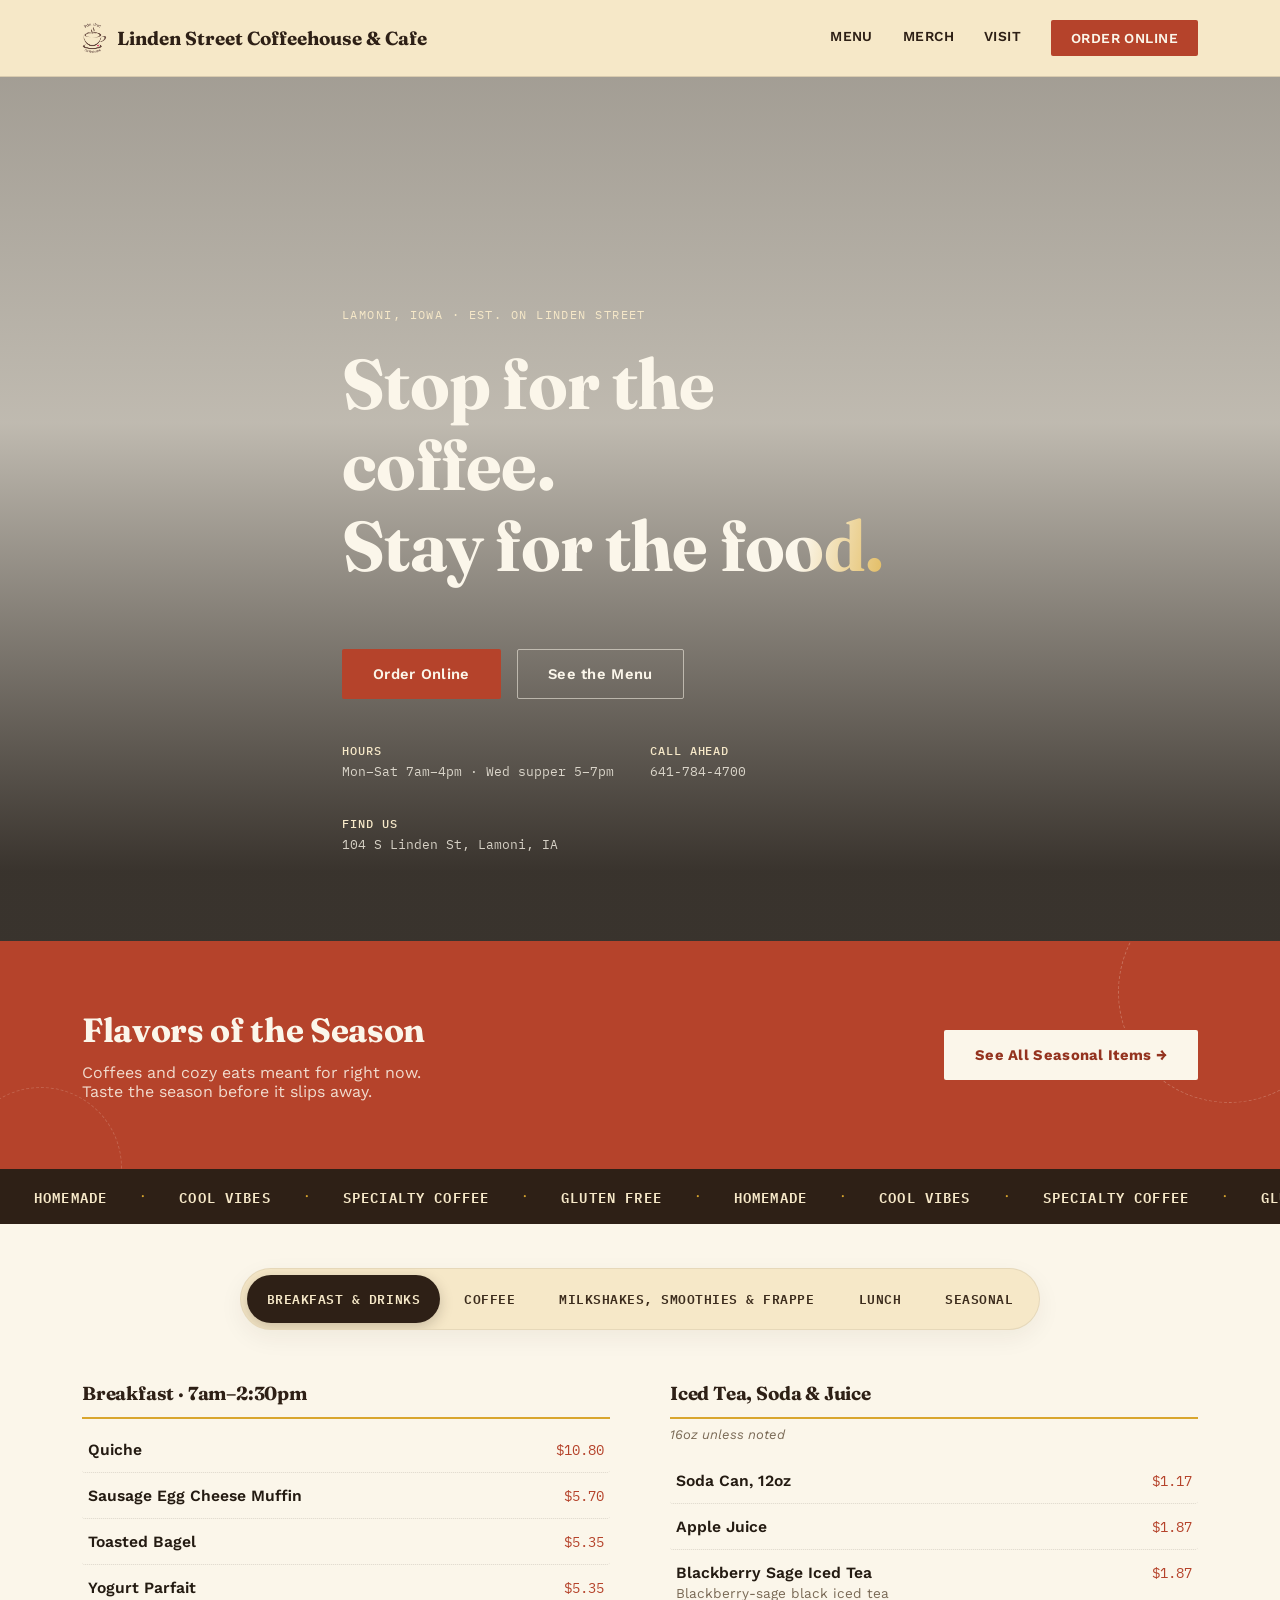
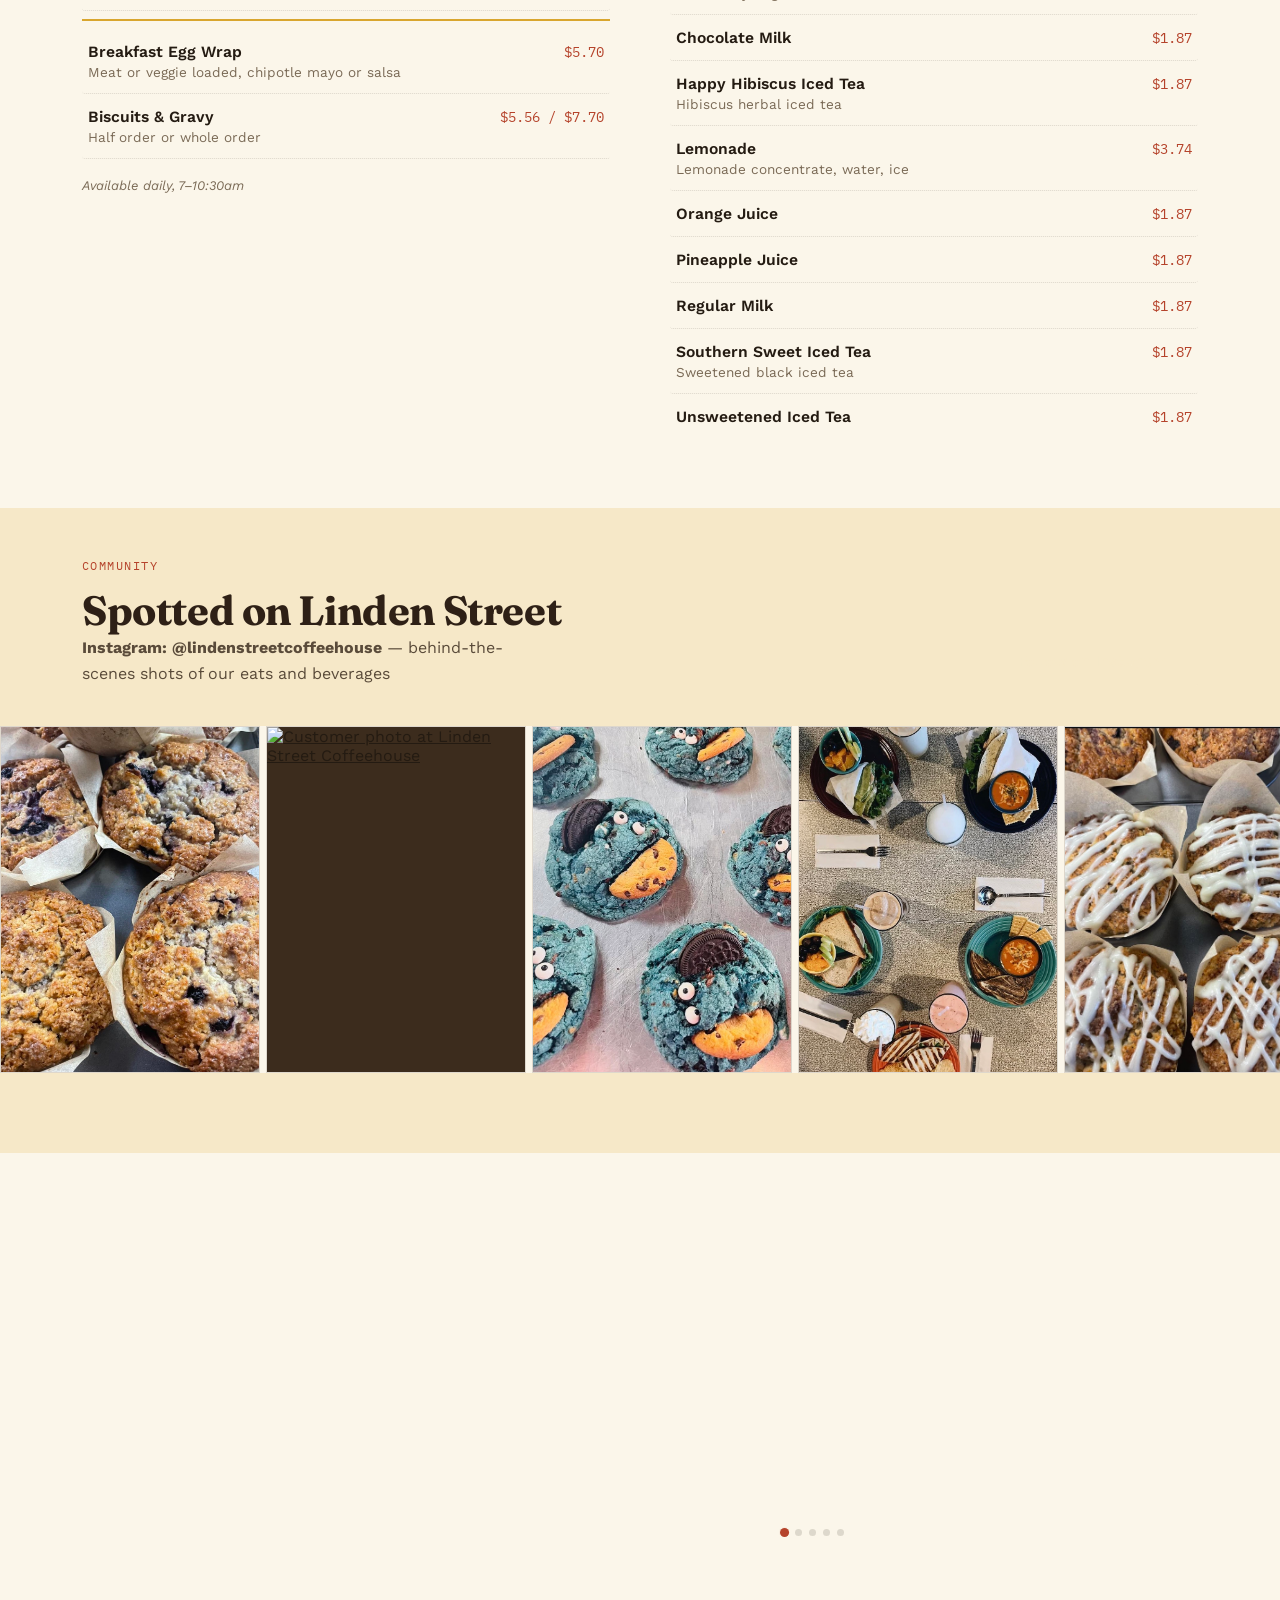
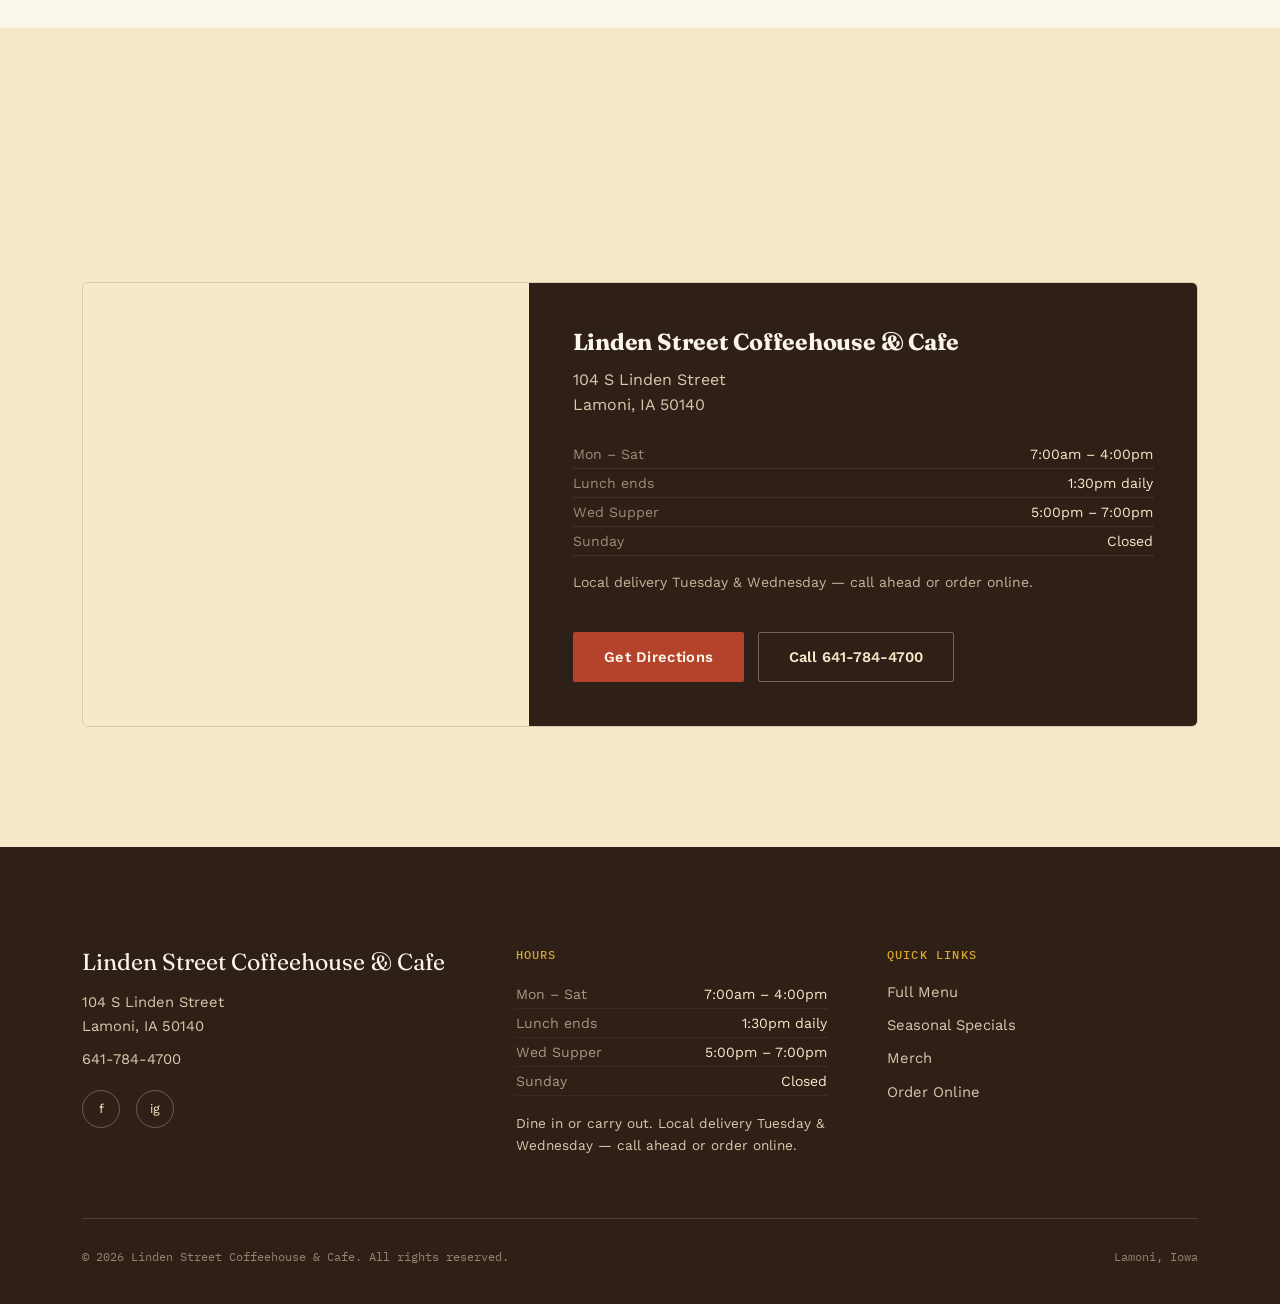
==== coffeeshop-website/index.html @ f256b871 "Merge commit '63b4ea8430e59ec213474cf072ae1fa4b17fc258' as 'coffeeshop-website'" ====
<!DOCTYPE html>
<html lang="en">
<head>
<meta charset="UTF-8">
<meta name="viewport" content="width=device-width, initial-scale=1.0">
<title>Linden Street Coffeehouse & Cafe — Lamoni, IA</title>
<meta name="description" content="Coffeehouse and cafe in Lamoni, Iowa. Coffee, frappes, breakfast, lunch paninis, seasonal drinks, and merch. Order online for pickup.">
<link rel="preconnect" href="https://fonts.googleapis.com">
<link href="https://fonts.googleapis.com/css2?family=Fraunces:ital,opsz,wght@0,9..144,400;0,9..144,600;0,9..144,700;0,9..144,900;1,9..144,500;1,9..144,600&family=Work+Sans:wght@400;500;600;700&family=IBM+Plex+Mono:wght@400;500&family=Caveat:wght@500;600;700&display=swap" rel="stylesheet">
<link rel="stylesheet" href="style.css">
</head>
<body>

<div class="preloader" id="preloader" aria-hidden="true">
  <div class="preloader-mark">
    <svg width="48" height="48" viewBox="0 0 26 26" fill="none" xmlns="http://www.w3.org/2000/svg">
      <path d="M4 10h15v6a5 5 0 0 1-5 5H9a5 5 0 0 1-5-5v-6Z" stroke="#2E2016" stroke-width="1.6"/>
      <path d="M19 12h1.5a2.5 2.5 0 0 1 0 5H19" stroke="#2E2016" stroke-width="1.6"/>
      <path d="M8 7c0-1 1-1 1-2s-1-1-1-2M12.5 7c0-1 1-1 1-2s-1-1-1-2" stroke="#2E2016" stroke-width="1.3" stroke-linecap="round"/>
    </svg>
    <span class="preloader-name">Linden Street Coffeehouse &amp; Cafe</span>
  </div>
</div>

<div class="scroll-progress" id="scrollProgress"></div>

<header class="site-nav">
  <div class="nav-inner">
    <a href="#home" class="brandmark">
      <img src="images/logo.png" alt="Linden Street Coffeehouse logo" class="brandmark-logo">
      Linden Street Coffeehouse &amp; Cafe
    </a>
    <button class="nav-toggle" id="navToggle" aria-label="Toggle menu"><span></span></button>
    <nav class="links" id="navLinks">
      <a href="#menu">Menu</a>
      <a href="#merch">Merch</a>
      <a href="#visit">Visit</a>
      <a href="https://order.tbdine.com/pickup/51395" class="nav-order-btn">Order Online</a>
    </nav>
  </div>
</header>

<section class="hero" id="home">
  <video class="hero-bg" id="heroBg" autoplay muted loop playsinline src="images/coffee.mp4"></video>
  <div class="hero-overlay"></div> 
  <div class="wrap hero-inner"> 
    <span class="eyebrow-tag">Lamoni, Iowa · Est. on Linden Street</span>
    <h1>Stop for the coffee.<br>Stay for the food.</h1>
    <div class="hero-cta">
      <a href="https://order.tbdine.com/pickup/51395" class="btn btn-primary">Order Online</a>
      <a href="#menu" class="btn btn-ghost">See the Menu</a>
    </div>
    <div class="hero-meta">
      <div><strong>Hours</strong>Mon–Sat 7am–4pm · Wed supper 5–7pm</div>
      <div><strong>Call ahead</strong>641-784-4700</div>
      <div><strong>Find us</strong>104 S Linden St, Lamoni, IA</div>
    </div>
  </div>
</section>

<div class="order-strip">
  <div class="wrap order-inner reveal">
    <div>
      <h2>Flavors of the Season</h2>
      <p>Coffees and cozy eats meant for right now. Taste the season before it slips away.</p>
    </div>
    <a href="#menu" data-open-tab="seasonal" class="btn btn-primary">See All Seasonal Items →</a>
  </div>
</div>

<div class="marquee-strip">
  <div class="marquee-track">
    <span class="marquee-item">HOMEMADE</span><span class="marquee-dot">·</span>
    <span class="marquee-item">COOL VIBES</span><span class="marquee-dot">·</span>
    <span class="marquee-item">SPECIALTY COFFEE</span><span class="marquee-dot">·</span>
    <span class="marquee-item">GLUTEN FREE</span><span class="marquee-dot">·</span>
    <span class="marquee-item">HOMEMADE</span><span class="marquee-dot">·</span>
    <span class="marquee-item">COOL VIBES</span><span class="marquee-dot">·</span>
    <span class="marquee-item">SPECIALTY COFFEE</span><span class="marquee-dot">·</span>
    <span class="marquee-item">GLUTEN FREE</span><span class="marquee-dot">·</span>
  </div>
  <div class="marquee-track" aria-hidden="true">
    <span class="marquee-item">HOMEMADE</span><span class="marquee-dot">·</span>
    <span class="marquee-item">COOL VIBES</span><span class="marquee-dot">·</span>
    <span class="marquee-item">SPECIALTY COFFEE</span><span class="marquee-dot">·</span>
    <span class="marquee-item">GLUTEN FREE</span><span class="marquee-dot">·</span>
    <span class="marquee-item">HOMEMADE</span><span class="marquee-dot">·</span>
    <span class="marquee-item">COOL VIBES</span><span class="marquee-dot">·</span>
    <span class="marquee-item">SPECIALTY COFFEE</span><span class="marquee-dot">·</span>
    <span class="marquee-item">GLUTEN FREE</span><span class="marquee-dot">·</span>
  </div>
</div>


<div class="menu-header" id="menu">
  <div class="tabbar">
    <button class="active" data-tab="breakfast">BREAKFAST & DRINKS</button>
    <button data-tab="coffee">COFFEE</button>
    <button data-tab="smoothies">MILKSHAKES, SMOOTHIES & FRAPPE</button>
    <button data-tab="lunch">LUNCH</button>
    <button data-tab="seasonal">SEASONAL</button>
  </div>
</div>

    <!-- BREAKFAST & DRINKS -->
    <div class="menu-panel active" id="panel-breakfast">
      <div class="menu-columns">
        <div class="menu-group reveal">
          <h3>Breakfast · 7am–2:30pm</h3>
          <div class="menu-item"><div class="name">Quiche</div><div class="price">$10.80</div></div>
          <div class="menu-item"><div class="name">Sausage Egg Cheese Muffin</div><div class="price">$5.70</div></div>
          <div class="menu-item"><div class="name">Toasted Bagel</div><div class="price">$5.35</div></div>
          <div class="menu-item"><div class="name">Yogurt Parfait</div><div class="price">$5.35</div></div>
          <hr color="#D9A62E">
          <div class="menu-item"><div class="name">Breakfast Egg Wrap<div class="desc">Meat or veggie loaded, chipotle mayo or salsa</div></div><div class="price">$5.70</div></div>
          <div class="menu-item"><div class="name">Biscuits &amp; Gravy<div class="desc">Half order or whole order</div></div><div class="price">$5.56 / $7.70</div></div>
          <br>
          <span class="subnote">Available daily, 7–10:30am</span>
        </div>

        <div class="menu-group reveal">
          <h3>Iced Tea, Soda &amp; Juice</h3>
          <span class="subnote">16oz unless noted</span>
          <div class="menu-item"><div class="name">Soda Can, 12oz</div><div class="price">$1.17</div></div>
          <div class="menu-item"><div class="name">Apple Juice</div><div class="price">$1.87</div></div>
          <div class="menu-item"><div class="name">Blackberry Sage Iced Tea<div class="desc">Blackberry-sage black iced tea</div></div><div class="price">$1.87</div></div>
          <div class="menu-item"><div class="name">Chocolate Milk</div><div class="price">$1.87</div></div>
          <div class="menu-item"><div class="name">Happy Hibiscus Iced Tea<div class="desc">Hibiscus herbal iced tea</div></div><div class="price">$1.87</div></div>
          <div class="menu-item"><div class="name">Lemonade<div class="desc">Lemonade concentrate, water, ice</div></div><div class="price">$3.74</div></div>
          <div class="menu-item"><div class="name">Orange Juice</div><div class="price">$1.87</div></div>
          <div class="menu-item"><div class="name">Pineapple Juice</div><div class="price">$1.87</div></div>
          <div class="menu-item"><div class="name">Regular Milk</div><div class="price">$1.87</div></div>
          <div class="menu-item"><div class="name">Southern Sweet Iced Tea<div class="desc">Sweetened black iced tea</div></div><div class="price">$1.87</div></div>
          <div class="menu-item"><div class="name">Unsweetened Iced Tea</div><div class="price">$1.87</div></div>
        </div>
      </div>
    </div>

    <!-- COFFEE -->
    <div class="menu-panel" id="panel-coffee">
      <div class="menu-columns">
        <div class="menu-group reveal">
          <h3>Hot Coffees</h3>
          <div class="menu-item"><div class="name">Americano</div><div class="price">$3.04</div></div>
          <div class="menu-item"><div class="name">Latte</div><div class="price">$3.60</div></div>
          <div class="menu-item"><div class="name">Caramel Latte</div><div class="price">$4.44</div></div>
          <div class="menu-item"><div class="name">Flavored Latte<div class="desc">Espresso, Ghirardelli white chocolate, your choice of flavor, steamed milk</div></div><div class="price">$4.21</div></div>
          <div class="menu-item"><div class="name">Mocha / White Mocha<div class="desc">Ghirardelli dark or white chocolate, espresso, steamed milk, whipped cream</div></div><div class="price">$4.44</div></div>
          <div class="menu-item"><div class="name">Dark Zombie, 16oz<div class="desc">Ghirardelli dark chocolate, coconut, hazelnut, espresso, steamed milk, whipped cream</div></div><div class="price">$5.00</div></div>
          <div class="menu-item"><div class="name">White Zombie, 16oz<div class="desc">Ghirardelli dark chocolate, coconut, hazelnut, espresso, steamed milk, whipped cream</div></div><div class="price">$5.00</div></div>
          <div class="menu-item"><div class="name">Nutty / Salty Professor, 16oz<div class="desc">Caramel sauce, hazelnut, espresso, salt (optional), steamed milk — please specify salty for the salted version</div></div><div class="price">$5.00</div></div>
          <div class="menu-item"><div class="name">Espresso Shots</div><div class="price">$2.80</div></div>
          <div class="menu-item"><div class="name">Drip Coffee</div><div class="price">$2.10</div></div>
          <div class="menu-item"><div class="name">Caramel Cider<div class="desc">Apple cider, steamed with caramel and cinnamon, whipped cream</div></div><div class="price">$4.44</div></div>
          <div class="menu-item"><div class="name">Chai Tea Latte<div class="desc">House-made chai, steamed with milk</div></div><div class="price">$4.44</div></div>
          <div class="menu-item"><div class="name">London Fog<div class="desc">Earl Grey tea, French vanilla, steamed milk</div></div><div class="price">$4.21</div></div>
          <div class="menu-item"><div class="name">Hot Chocolate<div class="desc">Ghirardelli dark chocolate, steamed milk, whipped cream</div></div><div class="price">$3.74</div></div>
          <div class="menu-item"><div class="name">Steamer<div class="desc">Steamed milk with your choice of flavor</div></div><div class="price">$3.74</div></div>
          <div class="menu-item"><div class="name">Hot Tea<div class="desc">Flavor selected at pickup</div></div><div class="price">$1.87</div></div>
        </div>

        <div class="menu-group reveal">
          <h3>Iced Coffees</h3>
          <div class="menu-item"><div class="name">Americano</div><div class="price">$3.04</div></div>
          <div class="menu-item"><div class="name">Latte</div><div class="price">$4.07</div></div>
          <div class="menu-item"><div class="name">Caramel Latte</div><div class="price">$4.91</div></div>
          <div class="menu-item"><div class="name">Flavored Latte<div class="desc">Espresso, Ghirardelli white chocolate, your choice of flavor, milk, ice</div></div><div class="price">$4.67</div></div>
          <div class="menu-item"><div class="name">Mocha / White Mocha<div class="desc">Ghirardelli dark or white chocolate, espresso, milk, ice</div></div><div class="price">$4.91</div></div>
          <div class="menu-item"><div class="name">Dark Zombie<div class="desc">Ghirardelli dark chocolate, coconut, hazelnut, espresso, milk, ice</div></div><div class="price">$5.00</div></div>
          <div class="menu-item"><div class="name">White Zombie<div class="desc">Ghirardelli dark chocolate, coconut, hazelnut, espresso, milk, ice</div></div><div class="price">$5.00</div></div>
          <div class="menu-item"><div class="name">Nutty / Salty Professor<div class="desc">Caramel sauce, hazelnut, espresso, salt (optional), steamed milk — please specify salty for the salted version</div></div><div class="price">$5.00</div></div>
          <div class="menu-item"><div class="name">Chai Tea Latte<div class="desc">House-made chai, milk, ice</div></div><div class="price">$4.91</div></div>
          <div class="menu-item"><div class="name">Cold Brew Coffee<div class="desc">House blend, choose to add flavors or cold foam</div></div><div class="price">$3.74</div></div>
        </div>

        <div class="menu-group reveal">
          <h3>Coffee Smoothies, 16oz</h3>
          <span class="subnote">Espresso-based blended drinks</span>
          <div class="menu-item"><div class="name">Café Caramel Smoothie<div class="desc">Vanilla ice cream, espresso, caramel sauce, caramel syrup</div></div><div class="price">$5.84</div></div>
          <div class="menu-item"><div class="name">Café Chocolate Smoothie<div class="desc">Vanilla ice cream, espresso, Ghirardelli chocolate</div></div><div class="price">$5.84</div></div>
          <div class="menu-item"><div class="name">Dark Zombie Smoothie<div class="desc">Vanilla ice cream, espresso, Ghirardelli chocolate, coconut, hazelnut</div></div><div class="price">$5.84</div></div>
          <div class="menu-item"><div class="name">White Zombie Smoothie<div class="desc">Vanilla ice cream, espresso, Ghirardelli white chocolate, coconut, hazelnut</div></div><div class="price">$5.84</div></div>
          <div class="menu-item"><div class="name">Chillin' Professor<div class="desc">Vanilla ice cream, espresso, hazelnut, caramel sauce</div></div><div class="price">$5.84</div></div>
          <div class="menu-item"><div class="name">White Chocolate Peppermint Smoothie<div class="desc">Vanilla ice cream, espresso, Ghirardelli white chocolate, peppermint</div></div><div class="price">$5.84</div></div>
          <div class="menu-item"><div class="name">Peanut Butter Cup Smoothie<div class="desc">Vanilla ice cream, espresso, Ghirardelli chocolate, peanut butter</div></div><div class="price">$5.84</div></div>
        </div>
      </div>
    </div>

    <!-- MILKSHAKES, SMOOTHIES & FRAPPE -->
    <div class="menu-panel" id="panel-smoothies">
      <div class="menu-columns">
        <div class="menu-group reveal">
          <h3>Milkshakes &amp; Smoothies, 16oz</h3>
          <span class="subnote">No coffee — fruit &amp; cream based</span>
          <div class="menu-item"><div class="name">Milkshake<div class="desc">Vanilla ice cream, your choice of flavor</div></div><div class="price">$5.37</div></div>
          <div class="menu-item"><div class="name">Berry Blue Smoothie<div class="desc">Blueberries, banana, vanilla yogurt, milk, ice</div></div><div class="price">$5.84</div></div>
          <div class="menu-item"><div class="name">Strawberry Banana Smoothie<div class="desc">Strawberries, banana, vanilla yogurt, milk, ice</div></div><div class="price">$5.84</div></div>
          <div class="menu-item"><div class="name">Fruit Smoothie<div class="desc">Orange juice, pineapple juice, strawberry, banana, honey, ice</div></div><div class="price">$5.84</div></div>
          <div class="menu-item"><div class="name">Hawaiian Smoothie<div class="desc">Vanilla ice cream, pineapple juice, coconut</div></div><div class="price">$5.84</div></div>
          <div class="menu-item"><div class="name">Dreamsicle Shake<div class="desc">Vanilla ice cream, orange juice, Ghirardelli white chocolate</div></div><div class="price">$5.84</div></div>
          <div class="menu-item"><div class="name">Frozen Chai<div class="desc">Vanilla ice cream, house-made chai</div></div><div class="price">$5.84</div></div>
          <div class="menu-item"><div class="name">Whipped Lemonade<div class="desc">Lemonade concentrate blended with ice and half &amp; half, topped with whipped cream — choose a syrup</div></div><div class="price">$5.14</div></div>
        </div>

        <div class="menu-group reveal">
          <h3>Frappes, 16oz</h3>
          <div class="menu-item"><div class="name">Coconut Crème</div><div class="price">$5.38</div></div>
          <div class="menu-item"><div class="name">Caramel Extreme</div><div class="price">$5.38</div></div>
          <div class="menu-item"><div class="name">Cookies &amp; Cream</div><div class="price">$5.38</div></div>
          <div class="menu-item"><div class="name">Double Fudge Mocha</div><div class="price">$5.38</div></div>
          <div class="menu-item"><div class="name">Java Chip</div><div class="price">$5.38</div></div>
          <div class="menu-item"><div class="name">Matcha Green Tea</div><div class="price">$5.38</div></div>
          <div class="menu-item"><div class="name">Pistachio</div><div class="price">$5.38</div></div>
          <div class="menu-item"><div class="name">Red Velvet</div><div class="price">$5.38</div></div>
          <br>
          <span class="subnote">Add-ons</span>
          <div class="menu-item"><div class="name">Extra Espresso</div><div class="price">$0.79</div></div>
          <div class="menu-item"><div class="name">Oat Milk Sub</div><div class="price">$0.93</div></div>
        </div>
      </div>
    </div>

    <!-- LUNCH -->
    <div class="menu-panel" id="panel-lunch">
      <div class="menu-columns">
        <div class="menu-group reveal">
          <h3>Sandwiches</h3>
          <span class="subnote">Choose a side with your entree</span>
          <div class="menu-item"><div class="name">Panini Melt<div class="desc">Turkey &amp; provolone, ham &amp; swiss, or roast beef &amp; swiss — mix and match</div></div><div class="price">$10.83</div></div>
          <div class="menu-item"><div class="name">Beef Brisket or Pulled Pork Flatbread</div><div class="price">$10.83</div></div>
          <div class="menu-item"><div class="name">Cranberry Turkey Sandwich</div><div class="price">$10.83</div></div>
          <div class="menu-item"><div class="name">Deli Sandwich</div><div class="price">$10.83</div></div>
          <div class="menu-item"><div class="name">Grilled Cheese &amp; Tomato Soup</div><div class="price">$10.35</div></div>
          <div class="menu-item"><div class="name">Lime Chicken Tortilla Crisp</div><div class="price">$10.83</div></div>
          <div class="menu-item"><div class="name">Veggie Wrap, Flatbread or Bagel</div><div class="price">$10.83</div></div>
          <div class="menu-item"><div class="name">1/2 and 1/2 Combo</div><div class="price">$10.80</div></div>
        </div>
        <div class="menu-group reveal">
          <h3>Salads</h3>
          <div class="menu-item"><div class="name">Cranberry Apple Walnut Salad</div><div class="price">$10.83</div></div>
          <div class="menu-item"><div class="name">House Salad</div><div class="price">$10.83</div></div>
          <br>
          <br>
          <h3>Sides</h3>
          <div class="menu-item"><div class="name">Potato Chips · Coleslaw · Fresh Fruit</div></div>
          <div class="menu-item"><div class="name">Tomato Soup · Broccoli Soup · Side Salad</div></div>
        </div>
      </div>
      <div class="gf-note reveal spotlight">
        <strong>Gluten Free</strong>
        We make our own gluten free sandwich bread in-house, and also take orders for gluten free rolls, cinnamon rolls, and sweet breads. Call or message us on Facebook for pricing — please allow 48 hours for bakery orders.
      </div>
    </div>
<br>

    <!-- SEASONAL -->
    <div class="menu-panel" id="panel-seasonal">
      <div class="menu-columns">
        <div class="menu-group reveal">
          <h3>Seasonal Sandwiches &amp; Salads</h3>
          <div class="menu-item"><div class="name">Mediterranean Wrap</div><div class="price">$11.31</div></div>
          <div class="menu-item"><div class="name">Mediterranean Salad</div><div class="price">$10.83</div></div>
          <div class="menu-item"><div class="name">Dill Chicken Sandwich</div><div class="price">$10.83</div></div>
          <div class="menu-item"><div class="name">Crunch Wrap</div><div class="price">$10.83</div></div>
        </div>

        <div class="menu-group reveal">
          <h3>Seasonal Frappes &amp; Sips</h3>
          <div class="menu-item"><div class="name">Sweet Purple Frappe</div><div class="price">$5.50</div></div>
          <div class="menu-item"><div class="name">Cherry Red Velvet Frappe</div><div class="price">$5.50</div></div>
          <div class="menu-item"><div class="name">Whipped Strawberry Lemonade</div><div class="price">$6.25</div></div>
          <div class="menu-item"><div class="name">Pistachio Frappe</div><div class="price">$5.50</div></div>
        </div>
      </div>
    </div>

<section class="section community alt" id="community">
  <div class="wrap">
    <div class="section-head reveal">
      <div>
        <span class="tag">Community</span>
        <h2>Spotted on Linden Street</h2>
        <p><strong>Instagram: @lindenstreetcoffeehouse</strong> — behind-the-scenes shots of our eats and beverages</p>
      </div>
      <a href="https://instagram.com/lindenstreetcoffeehouse/" class="btn-ghost-dark" target="_blank" rel="noopener">Follow on Instagram</a>
    </div>
  </div>

  <div class="community-strip reveal">
    <a class="community-photo" href="https://instagram.com/lindenstreetcoffeehouse/" target="_blank" rel="noopener">
      <img src="images/c1.jpg" alt="Customer photo at Linden Street Coffeehouse" loading="lazy">
      <span class="community-overlay">
        <svg viewBox="0 0 24 24" fill="currentColor"><path d="M12 21s-7.2-4.35-10-9.1C.4 8.6 2.1 5 5.6 5c2 0 3.4 1.1 4.4 2.6C11 6.1 12.4 5 14.4 5c3.5 0 5.2 3.6 3.6 6.9C19.2 16.65 12 21 12 21Z"/></svg>
      </span>
    </a>
    <a class="community-photo" href="https://instagram.com/lindenstreetcoffeehouse/" target="_blank" rel="noopener">
      <img src="images/c2.jpg" alt="Customer photo at Linden Street Coffeehouse" loading="lazy">
      <span class="community-overlay">
        <svg viewBox="0 0 24 24" fill="currentColor"><path d="M12 21s-7.2-4.35-10-9.1C.4 8.6 2.1 5 5.6 5c2 0 3.4 1.1 4.4 2.6C11 6.1 12.4 5 14.4 5c3.5 0 5.2 3.6 3.6 6.9C19.2 16.65 12 21 12 21Z"/></svg>
      </span>
    </a>
    <a class="community-photo" href="https://instagram.com/lindenstreetcoffeehouse/" target="_blank" rel="noopener">
      <img src="images/c3.jpg" alt="Customer photo at Linden Street Coffeehouse" loading="lazy">
      <span class="community-overlay">
        <svg viewBox="0 0 24 24" fill="currentColor"><path d="M12 21s-7.2-4.35-10-9.1C.4 8.6 2.1 5 5.6 5c2 0 3.4 1.1 4.4 2.6C11 6.1 12.4 5 14.4 5c3.5 0 5.2 3.6 3.6 6.9C19.2 16.65 12 21 12 21Z"/></svg>
      </span>
    </a>
    <a class="community-photo" href="https://instagram.com/lindenstreetcoffeehouse/" target="_blank" rel="noopener">
      <img src="images/c4.jpg" alt="Customer photo at Linden Street Coffeehouse" loading="lazy">
      <span class="community-overlay">
        <svg viewBox="0 0 24 24" fill="currentColor"><path d="M12 21s-7.2-4.35-10-9.1C.4 8.6 2.1 5 5.6 5c2 0 3.4 1.1 4.4 2.6C11 6.1 12.4 5 14.4 5c3.5 0 5.2 3.6 3.6 6.9C19.2 16.65 12 21 12 21Z"/></svg>
      </span>
    </a>
    <a class="community-photo" href="https://instagram.com/lindenstreetcoffeehouse/" target="_blank" rel="noopener">
      <img src="images/c5.jpg" alt="Customer photo at Linden Street Coffeehouse" loading="lazy">
      <span class="community-overlay">
        <svg viewBox="0 0 24 24" fill="currentColor"><path d="M12 21s-7.2-4.35-10-9.1C.4 8.6 2.1 5 5.6 5c2 0 3.4 1.1 4.4 2.6C11 6.1 12.4 5 14.4 5c3.5 0 5.2 3.6 3.6 6.9C19.2 16.65 12 21 12 21Z"/></svg>
      </span>
    </a>
    <a class="community-photo" href="https://instagram.com/lindenstreetcoffeehouse/" target="_blank" rel="noopener">
      <img src="images/c6.jpg" alt="Customer photo at Linden Street Coffeehouse" loading="lazy">
      <span class="community-overlay">
        <svg viewBox="0 0 24 24" fill="currentColor"><path d="M12 21s-7.2-4.35-10-9.1C.4 8.6 2.1 5 5.6 5c2 0 3.4 1.1 4.4 2.6C11 6.1 12.4 5 14.4 5c3.5 0 5.2 3.6 3.6 6.9C19.2 16.65 12 21 12 21Z"/></svg>
      </span>
    </a>
  </div>
</section>

<section class="section" id="merch">
  <div class="wrap">
    <div class="merch-layout">
      <div class="section-head merch-text reveal">
        <div>
          <span class="tag">Shop</span>
          <h2>Merch</h2>
          <p>Take a piece of Linden Street home with you — coffee-inspired tees, printed to order and shipped straight from the print shop.</p>
        </div>
      </div>

      <div class="merch-carousel-col">
        <div class="merch-carousel reveal" id="merchCarousel">
      <button class="carousel-arrow carousel-prev" id="merchPrev" aria-label="Previous shirt" type="button">
        <svg viewBox="0 0 24 24" fill="none"><path d="M15 5l-7 7 7 7" stroke="currentColor" stroke-width="2" stroke-linecap="round" stroke-linejoin="round"/></svg>
      </button>

      <div class="carousel-viewport">
        <div class="carousel-track" id="merchTrack">
          <div class="carousel-slide" data-index="0">
            <a class="merch-photo-card" href="https://dreamfabricsetc.printify.me/product/27528368/coffee-gnome-collection-t-shirt-linden-street-coffeehouse-espresso-latte-cappuccino" target="_blank" rel="noopener" tabindex="-1">
              <div class="merch-photo-wrap">
                <img src="https://images-api.printify.com/mockup/69c1c8ec67a0a0a7e105ce96/67446/97992/coffee-gnome-collection-t-shirt-linden-street-coffeehouse-espresso-latte-cappuccino.jpg?camera_label=front&revision=1777235490395&s=800" alt="Coffee Gnome Collection T-Shirt, Linden Street Coffeehouse" loading="lazy">
              </div>
              <div class="merch-photo-info">
                <div class="merch-photo-name">Coffee Gnome Collection Tee</div>
                <div class="merch-photo-price">$17.63</div>
              </div>
            </a>
          </div>

          <div class="carousel-slide" data-index="1">
            <a class="merch-photo-card" href="https://dreamfabricsetc.printify.me/product/27010117/sip-happens-coffee-helps-t-shirt-funny-coffee-quote-tee" target="_blank" rel="noopener" tabindex="-1">
              <div class="merch-photo-wrap">
                <img src="https://images-api.printify.com/mockup/699d134322f226d12104725e/73207/98445/sip-happens-coffee-helps-t-shirt-funny-coffee-quote-tee.jpg?camera_label=front&revision=1771902067893&s=800" alt="Sip Happens Coffee Helps T-shirt" loading="lazy">
              </div>
              <div class="merch-photo-info">
                <div class="merch-photo-name">Sip Happens Coffee Helps Tee</div>
                <div class="merch-photo-price">$20.68</div>
              </div>
            </a>
          </div>

          <div class="carousel-slide" data-index="2">
            <a class="merch-photo-card" href="https://dreamfabricsetc.printify.me/product/27010113/coffee-fuel-for-the-sleepless-t-shirt-minimal-script-typography" target="_blank" rel="noopener" tabindex="-1">
              <div class="merch-photo-wrap">
                <img src="https://images-api.printify.com/mockup/699d138042eb8595e80e7c9c/79103/98445/coffee-fuel-for-the-sleepless-t-shirt-minimal-script-typography.jpg?camera_label=front&revision=1771902062543&s=800" alt="Coffee: Fuel for the Sleepless T-shirt" loading="lazy">
              </div>
              <div class="merch-photo-info">
                <div class="merch-photo-name">Fuel for the Sleepless Tee</div>
                <div class="merch-photo-price">$20.68</div>
              </div>
            </a>
          </div>

          <div class="carousel-slide" data-index="3">
            <a class="merch-photo-card" href="https://dreamfabricsetc.printify.me/product/27010111/lifes-short-drink-good-coffee-t-shirt-minimal-text-coffee-tee" target="_blank" rel="noopener" tabindex="-1">
              <div class="merch-photo-wrap">
                <img src="https://images-api.printify.com/mockup/699d138242eb8595e80e7c9d/73207/98445/lifes-short-drink-good-coffee-t-shirt-minimal-text-coffee-tee.jpg?camera_label=front&revision=1771902062014&s=800" alt="Life's Short Drink Good Coffee T-shirt" loading="lazy">
              </div>
              <div class="merch-photo-info">
                <div class="merch-photo-name">Life's Short, Drink Good Coffee Tee</div>
                <div class="merch-photo-price">$20.68</div>
              </div>
            </a>
          </div>

          <div class="carousel-slide" data-index="4">
            <a class="merch-cta-card" href="https://dreamfabricsetc.printify.me/products" target="_blank" rel="noopener" tabindex="-1">
              <span class="merch-cta-eyebrow">The Full Collection</span>
              <span class="merch-cta-icon">
                <svg viewBox="0 0 24 24" fill="none"><path d="M4 4h16v13H8l-4 4V4Z" stroke="currentColor" stroke-width="1.6" stroke-linejoin="round"/><path d="M8 9h8M8 13h5" stroke="currentColor" stroke-width="1.6" stroke-linecap="round"/></svg>
              </span>
              <span class="merch-cta-title">See All Merch</span>
              <span class="merch-cta-sub">More coffee-inspired tees &amp; gear</span>
              <span class="merch-cta-arrow">→</span>
            </a>
          </div>
        </div>
      </div>

      <button class="carousel-arrow carousel-next" id="merchNext" aria-label="Next shirt" type="button">
        <svg viewBox="0 0 24 24" fill="none"><path d="M9 5l7 7-7 7" stroke="currentColor" stroke-width="2" stroke-linecap="round" stroke-linejoin="round"/></svg>
      </button>
        </div>

        <div class="carousel-dots" id="merchDots"></div>
      </div>
    </div>
  </div>
</section>

<section class="section alt" id="visit">
  <div class="wrap">
    <div class="section-head reveal">
      <div>
        <span class="tag">Find Us</span>
        <h2>Come say hi on Linden Street</h2>
        <p>Dine in, carry out, or swing by for pickup. We're right in the heart of Lamoni.</p>
      </div>
    </div>
    <div class="visit-grid reveal">
      <div class="visit-map">
        <iframe
          title="Linden Street Coffeehouse & Cafe map"
          src="https://www.google.com/maps?q=104+S+Linden+Street,+Lamoni,+IA+50140&output=embed"
          width="100%" height="100%" style="border:0;" loading="lazy" referrerpolicy="no-referrer-when-downgrade">
        </iframe>
      </div>
      <div class="visit-card lift spotlight">
        <h3>Linden Street Coffeehouse &amp; Cafe</h3>
        <p class="addr">104 S Linden Street<br>Lamoni, IA 50140</p>
        <div class="hours-row"><span>Mon – Sat</span><span>7:00am – 4:00pm</span></div>
        <div class="hours-row"><span>Lunch ends</span><span>1:30pm daily</span></div>
        <div class="hours-row"><span>Wed Supper</span><span>5:00pm – 7:00pm</span></div>
        <div class="hours-row"><span>Sunday</span><span>Closed</span></div>
        <p style="margin-top:18px; font-size:0.88rem; color:rgba(246,232,200,0.75);">Local delivery Tuesday &amp; Wednesday — call ahead or order online.</p>
        <div class="visit-actions">
          <a href="https://www.google.com/maps?q=104+S+Linden+Street,+Lamoni,+IA+50140" class="btn btn-primary" target="_blank" rel="noopener">Get Directions</a>
          <a href="tel:6417844700" class="btn-ghost-dark">Call 641-784-4700</a>
        </div>
      </div>
    </div>
  </div>
</section>

<footer>
  <div class="wrap">
    <div class="footer-grid reveal">
      <div>
        <div class="foot-brand">Linden Street Coffeehouse &amp; Cafe</div>
        <p>104 S Linden Street<br>Lamoni, IA 50140</p>
        <p><a href="tel:6417844700" class="plain">641-784-4700</a></p>
        <div class="social-row">
          <a href="https://facebook.com/LindenCoffeeHouse" aria-label="Facebook">f</a>
          <a href="https://instagram.com/lindenstreetcoffeehouse/" aria-label="Instagram">ig</a>
        </div>
      </div>
      <div>
        <h4>Hours</h4>
        <div class="hours-row"><span>Mon – Sat</span><span>7:00am – 4:00pm</span></div>
        <div class="hours-row"><span>Lunch ends</span><span>1:30pm daily</span></div>
        <div class="hours-row"><span>Wed Supper</span><span>5:00pm – 7:00pm</span></div>
        <div class="hours-row"><span>Sunday</span><span>Closed</span></div>
        <p style="margin-top:16px; font-size:0.85rem;">Dine in or carry out. Local delivery Tuesday &amp; Wednesday — call ahead or order online.</p>
      </div>
      <div>
        <h4>Quick Links</h4>
        <p><a href="#menu" class="plain">Full Menu</a></p>
        <p><a href="#menu" data-open-tab="seasonal" class="plain">Seasonal Specials</a></p>
        <p><a href="#merch" class="plain">Merch</a></p>
        <p><a href="https://order.tbdine.com/pickup/51395" class="plain">Order Online</a></p>
      </div>
    </div>
    <div class="foot-bottom">
      <span>© 2026 Linden Street Coffeehouse &amp; Cafe. All rights reserved.</span>
      <span>Lamoni, Iowa</span>
    </div>
  </div>
</footer>

<script src="script.js"></script>
</body>
</html>
---- coffeeshop-website/style.css ----
:root{
  --espresso:#2E2016;
  --espresso-2:#3C2C1D;
  --cream:#F6E8C8;
  --paper:#FBF6EA;
  --brick:#B5432B;
  --brick-dark:#94331F;
  --awning:#3F5D45;
  --awning-dark:#2E4634;
  --gold:#D9A62E;
  --ink:#241B12;
  --line: rgba(46,32,22,0.14);
}
*{box-sizing:border-box;}
html{scroll-behavior:smooth;}
body{
  margin:0;
  background:var(--paper);
  color:var(--ink);
  font-family:'Work Sans', sans-serif;
  -webkit-font-smoothing:antialiased;
}
h1,h2,h3,h4{
  font-family:'Fraunces', serif;
  margin:0;
  font-weight:700;
  letter-spacing:-0.01em;
}
.mono{
  font-family:'IBM Plex Mono', monospace;
  letter-spacing:0.02em;
}
a{color:inherit;}
img{max-width:100%;display:block;}
.wrap{max-width:1180px; margin:0 auto; padding:0 32px;}
@media (max-width:480px){
  .wrap{padding:0 20px;}
}

body.preloading{overflow:hidden;}
.preloader{
  position:fixed; inset:0; z-index:9999;
  background:var(--cream);
  display:flex; align-items:center; justify-content:center;
  transition:opacity 0.6s ease, visibility 0.6s ease;
}
.preloader.hide{opacity:0; visibility:hidden; pointer-events:none;}
.preloader-mark{
  display:flex; flex-direction:column; align-items:center; gap:14px;
  opacity:0; animation:preloaderIn 0.6s ease 0.1s forwards;
}
.preloader-mark svg{
  color:var(--espresso);
  animation:preloaderPulse 1.5s ease-in-out infinite;
}
.preloader-name{
  font-family:'Fraunces', serif; font-size:1.15rem; font-weight:700; letter-spacing:0.01em; color:var(--espresso);
  text-align:center; max-width:260px;
}
@keyframes preloaderIn{
  from{opacity:0; transform:translateY(8px);}
  to{opacity:1; transform:translateY(0);}
}
@keyframes preloaderPulse{
  0%,100%{transform:scale(1); opacity:1;}
  50%{transform:scale(1.08); opacity:0.72;}
}
@media (prefers-reduced-motion: reduce){
  .preloader-mark{opacity:1; animation:none;}
  .preloader-mark svg{animation:none;}
  .preloader{transition:opacity 0.3s ease, visibility 0.3s ease;}
}

#home, #menu, #merch, #visit{scroll-margin-top:84px;}

@media (prefers-reduced-motion: reduce){
  *{animation:none !important; transition:none !important; scroll-behavior:auto !important;}
}

.scroll-progress{
  position:fixed; top:0; left:0; height:3px; width:0%;
  background:linear-gradient(90deg, var(--brick), var(--gold));
  z-index:100; transition:width 0.1s linear;
}

.reveal{
  opacity:0; transform:translateY(28px) scale(0.97);
  filter:blur(6px);
  transition:opacity 0.9s cubic-bezier(.16,.8,.24,1),
             transform 0.9s cubic-bezier(.16,.8,.24,1),
             filter 0.9s cubic-bezier(.16,.8,.24,1);
}
.reveal.in-view{opacity:1; transform:translateY(0) scale(1); filter:blur(0);}
.menu-columns .menu-group:nth-child(2){transition-delay:0.14s;}
.board-grid .board-col:nth-child(2){transition-delay:0.14s;}

.section.community {
  padding-bottom: 80px;
  padding-top: 50px;
}

@media (max-width:760px){
  .section.community {
    padding-top: 60px;
    padding-bottom: 50px;
  }
  .section.community .section-head{margin-bottom:14px;}
}
.community-strip{
  display:flex;
  gap:6px;
  width:100%;
  padding:0 6px;
  background:var(--paper);
  overflow-x:auto;
  scroll-snap-type:x proximity;
  -webkit-overflow-scrolling:touch;
  position:relative;
  margin-top:-16px;
  z-index:1;
}
.community-strip::-webkit-scrollbar{display:none;}
.community-photo{
  position:relative;
  flex:1 0 260px;
  scroll-snap-align:start;
  aspect-ratio:3/4;
  overflow:hidden;
  isolation:isolate;
  background:var(--espresso-2);
  border:1px solid var(--paper);
  outline:1px solid var(--line);
  outline-offset:-1px;
}
.community-photo img{
  width:100%; height:100%; object-fit:cover;
  transition:transform 0.6s cubic-bezier(.16,.8,.24,1);
}
.community-photo:hover img{transform:scale(1.06);}
.community-overlay{
  position:absolute; inset:0;
  display:flex; align-items:center; justify-content:center;
  background:rgba(46,32,22,0.35);
  opacity:0; transition:opacity 0.3s ease;
  color:var(--paper);
}
.community-photo:hover .community-overlay{opacity:1;}
.community-overlay svg{width:34px; height:34px;}
@media (max-width:900px){
  .community-photo{flex-basis:200px; aspect-ratio:1/1.15;}
}
@media (max-width:560px){
  .community-photo{flex-basis:38vw; aspect-ratio:1/1.1;}
}
@media (max-width:400px){
  .community-photo{flex-basis:34vw;}
}

header.site-nav{
  position:sticky; top:0; z-index:50;
  background:var(--cream);
  border-bottom:1px solid var(--line);
  transition:padding 0.3s ease, box-shadow 0.3s ease;
}
header.site-nav.scrolled{
  box-shadow:0 8px 24px rgba(46,32,22,0.10);
}
.nav-inner{
  display:flex; align-items:center; justify-content:space-between;
  padding:20px 32px; max-width:1180px; margin:0 auto;
  transition:padding 0.3s ease;
}
header.site-nav.scrolled .nav-inner{padding:12px 32px;}
.brandmark{
  display:flex; align-items:center; gap:10px;
  font-family:'Fraunces', serif; font-weight:700; font-size:1.18rem;
  text-decoration:none; color:var(--espresso);
  transition:transform 0.25s ease;
}
.brandmark:hover{transform:translateY(-1px);}
.brandmark img.brandmark-logo{height:32px; width:auto; flex-shrink:0; transition:transform 0.4s ease;}
.brandmark:hover img.brandmark-logo{transform:rotate(-8deg) scale(1.08);}
nav.links{display:flex; gap:30px; align-items:center;}
nav.links a{
  text-decoration:none; color:var(--espresso);
  font-size:0.86rem; font-weight:600; letter-spacing:0.03em; text-transform:uppercase;
  position:relative; padding-bottom:4px;
}
nav.links a::after{
  content:""; position:absolute; left:0; bottom:0; height:2px; width:0;
  background:var(--brick); transition:width 0.3s cubic-bezier(.22,.61,.36,1);
}
nav.links a:hover::after{width:100%;}
.nav-order-btn{
  background:var(--brick); color:var(--paper) !important;
  padding:10px 20px !important; border-radius:2px;
  transition:background 0.25s ease, transform 0.25s ease, box-shadow 0.25s ease;
}
.nav-order-btn:hover{background:var(--brick-dark); transform:translateY(-2px); box-shadow:0 10px 20px rgba(181,67,43,0.28);}
.nav-order-btn::after{display:none;}
.nav-toggle{display:none;}
@media (max-width:840px){
  nav.links{
    position:fixed; inset:64px 0 0 0; background:var(--cream);
    flex-direction:column; padding:40px 32px; gap:26px; align-items:flex-start;
    transform:translateY(-8px); opacity:0; pointer-events:none; transition:all 0.25s ease;
    border-top:1px solid var(--line);
  }
  nav.links.open{transform:translateY(0); opacity:1; pointer-events:auto;}
  nav.links a{font-size:1.05rem;}
  .nav-toggle{
    display:block; background:none; border:1px solid var(--espresso); border-radius:3px;
    width:38px; height:34px; cursor:pointer; position:relative;
  }
  .nav-toggle span, .nav-toggle span::before, .nav-toggle span::after{
    content:""; position:absolute; left:9px; right:9px; height:2px; background:var(--espresso);
    transition:transform 0.25s ease, opacity 0.25s ease;
  }
  .nav-toggle span{top:16px;}
  .nav-toggle span::before{content:""; top:-6px;}
  .nav-toggle span::after{content:""; top:6px;}
  .nav-toggle.open span{background:transparent;}
  .nav-toggle.open span::before{transform:translateY(6px) rotate(45deg);}
  .nav-toggle.open span::after{transform:translateY(-6px) rotate(-45deg);}

  .nav-inner{padding:16px 20px;}
  header.site-nav.scrolled .nav-inner{padding:10px 20px;}
  .brandmark{font-size:1rem; gap:8px;}
  .brandmark img.brandmark-logo{height:28px;}
}

@media (max-width:400px){
  .nav-inner{padding:14px 16px;}
  .brandmark{font-size:0.86rem; gap:6px;}
  .brandmark img.brandmark-logo{height:24px;}
}

.hero{
  position:relative;
  min-height:96vh;
  display:flex;
  align-items:flex-end;
  color:var(--paper);
  overflow:hidden;
}

.hero-bg{
  position:absolute; 
  inset:-8% -6%;
  width:112%;
  height:116%;
  object-fit:cover;
  object-position: 100% 75%;
  will-change:auto;
}

.hero-overlay{
  position:absolute; inset:0; z-index:1;
  background:linear-gradient(180deg, rgba(20,14,9,0.38) 0%, rgba(20,14,9,0.26) 40%, rgba(20,14,9,0.84) 92%);
}

.hero-inner{
  position:relative; z-index:2;
  padding-top:20px;
  padding-bottom:88px;
  max-width:660px;
}
.eyebrow-tag{
  display:inline-flex; align-items:center; gap:8px;
  font-family:'IBM Plex Mono', monospace; font-size:0.75rem; letter-spacing:0.12em;
  text-transform:uppercase; color:var(--cream); margin-bottom:22px;
  opacity:0; animation:fadeUp 0.9s ease 0.15s forwards;
}
.hero h1{
  font-size:clamp(2.6rem, 6vw, 4.4rem); line-height:1.15; color:var(--paper);
  background: linear-gradient(100deg, var(--paper) 40%, var(--gold) 50%, var(--paper) 60%);
  background-size: 200% 100%;
  background-repeat: no-repeat;
  -webkit-background-clip: text; 
  background-clip: text; 
  color: transparent;
  animation: fadeUp 0.9s ease 0.32s forwards, shimmer 2.0s ease-in-out 1.1s forwards;
  padding-bottom:6px;
  will-change: background-position;
  -webkit-transform: translateZ(0);
  transform: translateZ(0);
}
@keyframes shimmer{
  0%{background-position:100% 0;}
  100%{background-position:0% 0;}
}
.hero-cta{
  display:flex; gap:16px; flex-wrap:wrap; align-items:center; margin-top:56px;
  opacity:0; animation:fadeUp 0.9s ease 0.5s forwards;
}
@keyframes fadeUp{
  from{opacity:0; transform:translateY(22px);}
  to{opacity:1; transform:translateY(0);}
}
.btn{
  display:inline-block; padding:15px 30px; border-radius:2px; text-decoration:none;
  font-weight:600; font-size:0.92rem; letter-spacing:0.02em; border:1px solid transparent;
  transition:transform 0.25s ease, background 0.25s ease, box-shadow 0.25s ease;
  position:relative; overflow:hidden;
}
.btn::before{
  content:""; position:absolute; top:0; left:-75%; width:45%; height:100%;
  background:linear-gradient(120deg, transparent, rgba(255,255,255,0.35), transparent);
  transform:skewX(-20deg); transition:left 0.65s ease;
}
.btn:hover::before{left:130%;}
.btn:hover{transform:translateY(-3px);}
.btn-primary{background:var(--brick); color:var(--paper); box-shadow:0 8px 20px rgba(181,67,43,0.0);}
.btn-primary:hover{background:var(--brick-dark); box-shadow:0 14px 28px rgba(181,67,43,0.32);}
.btn-ghost{border-color:rgba(251,246,234,0.55); color:var(--paper);}
.btn-ghost:hover{border-color:var(--paper); background:rgba(251,246,234,0.08);}
.hero-meta{
  margin-top:44px; display:flex; gap:36px; flex-wrap:wrap;
  font-family:'IBM Plex Mono', monospace; font-size:0.82rem; color:rgba(251,246,234,0.8);
  opacity:0; animation:fadeUp 0.9s ease 0.68s forwards;
}
.hero-meta strong{color:var(--cream); display:block; font-size:0.72rem; text-transform:uppercase; letter-spacing:0.08em; margin-bottom:5px; font-weight:500;}

@media (max-width:600px){
  .hero{min-height:100vh; min-height:100dvh; align-items:flex-end;}
  .hero-bg{
    inset:0; width:100%; height:100%;
    object-position: 62% 50%;
  }
  .hero-inner{padding-top:16px; padding-bottom:44px;}
  .eyebrow-tag{margin-bottom:16px; font-size:0.68rem;}
  .hero h1{font-size:clamp(2.1rem, 9vw, 2.8rem); line-height:1.18;}
  .hero-cta{margin-top:34px; gap:12px;}
  .hero-cta .btn{padding:13px 22px; font-size:0.86rem;}
  .hero-meta{margin-top:26px; gap:14px 24px; font-size:0.7rem;}
  .hero-meta strong{font-size:0.66rem; margin-bottom:4px;}
}
@media (max-width:400px){
  .hero h1{font-size:clamp(1.9rem, 9vw, 2.4rem);}
  .hero-meta{gap:12px 18px; font-size:0.66rem;}
}

.section{padding:70px 0 120px;}
@media (max-width:760px){.section{padding:50px 0 80px;}}
.section.alt{background:var(--cream);}
.section-head{
  display:flex; justify-content:space-between; align-items:flex-end; gap:28px;
  margin-bottom:56px; flex-wrap:wrap;
}
.section-head .tag{
  font-family:'IBM Plex Mono', monospace; font-size:0.75rem; letter-spacing:0.12em;
  text-transform:uppercase; color:var(--brick); margin-bottom:12px; display:block;
}
.section-head h2{font-size:clamp(1.8rem, 3.2vw, 2.6rem); color:var(--espresso);}
.section-head p{max-width:46ch; color:#5A4B3A; line-height:1.6; margin:0;}

.marquee-strip{
  background:var(--espresso);
  overflow:hidden;
  white-space:nowrap;
  display:flex;
  padding:16px 0;
}
.marquee-track{
  display:inline-flex;
  align-items:center;
  flex-shrink:0;
  animation:marqueeScroll 26s linear infinite;
}
.marquee-item{
  font-family:'IBM Plex Mono', monospace;
  font-size:0.9rem;
  font-weight:600;
  letter-spacing:0.08em;
  text-transform:uppercase;
  color:var(--cream);
  padding:0 34px;
}
.marquee-dot{
  color:var(--gold);
}
@keyframes marqueeScroll{
  from{transform:translateX(0);}
  to{transform:translateX(-100%);}
}
@media (prefers-reduced-motion: reduce){
  .marquee-track{animation:marqueeScroll 26s linear infinite !important;}
}

.order-strip{
  background:var(--brick);
  color:var(--paper);
  padding:68px 0;
  position:relative;
  overflow:hidden;
}
.order-strip::after{
  content:""; position:absolute; right:-60px; top:-60px; width:220px; height:220px;
  border:1px dashed rgba(251,246,234,0.25); border-radius:50%;
  animation:spin 40s linear infinite;
}
.order-strip::before{
  content:""; position:absolute; left:-40px; bottom:-80px; width:160px; height:160px;
  border:1px dashed rgba(251,246,234,0.18); border-radius:50%;
  animation:spin 30s linear infinite reverse;
}
@keyframes spin{to{transform:rotate(360deg);}}
.order-inner{
  display:flex; align-items:center; justify-content:space-between; gap:34px; flex-wrap:wrap;
  position:relative; z-index:1;
}
.order-inner h2{font-size:clamp(1.6rem,3vw,2.1rem); color:var(--paper); max-width:20ch;}
.order-inner p{margin:12px 0 0; color:rgba(251,246,234,0.85); max-width:38ch;}
.order-strip .btn-primary{background:var(--paper); color:var(--brick-dark); font-weight:700;}
.order-strip .btn-primary:hover{background:var(--cream);}

.tabbar button{
  font-family:'IBM Plex Mono', monospace; font-size:0.8rem; text-transform:uppercase; letter-spacing:0.04em;
  padding:13px 20px; border:none; background:transparent; color:var(--espresso-2);
  cursor:pointer; border-radius:3px; font-weight:600; transition:background 0.3s ease, color 0.3s ease;
  white-space: nowrap;
  flex: 0 0 auto;
}
.tabbar button.active{background:var(--espresso); color:var(--cream); box-shadow:0 4px 14px rgba(46,32,22,0.22);}
.tabbar button:not(.active):hover{background:rgba(46,32,22,0.08);}

.menu-header {
  display: flex;
  justify-content: center;
  align-items: center;
  margin-bottom: 22px;
  max-width: 1180px;
  margin-left: auto;
  margin-right: auto;
  padding: 44px 32px 0;
  box-sizing: border-box;
}

.tabbar {
  display: inline-flex;
  flex-wrap: nowrap;
  align-items: center;
  background: var(--cream);
  border: 1px solid rgba(46,32,22,0.08);
  border-radius: 999px;
  padding: 6px;
  gap: 4px;
  margin-bottom: 0;
  white-space: nowrap;
  overflow-x: auto;
  max-width: 100%;
  box-shadow: 0 8px 24px rgba(46,32,22,0.06);
}

.tabbar button{ border-radius: 999px; }

@media (max-width:760px){
  .menu-header{
    padding-top: 32px;
  }
  .tabbar{
    width: 100%;
    justify-content: flex-start;
  }
}

@media (max-width:480px){
  .menu-header{padding-left:20px; padding-right:20px;}
  .menu-panel{padding-left:20px; padding-right:20px;}
}

.menu-panel {
  display: none; 
  max-width: 1180px; 
  margin: 0 auto; 
  padding: 0 32px 50px;
  box-sizing: border-box;
}

.menu-panel.active{display:block; animation:fadein 0.45s ease;}
@keyframes fadein{from{opacity:0; transform:translateY(10px);} to{opacity:1; transform:translateY(0);}}

.menu-columns{
  display:grid; grid-template-columns:repeat(2, 1fr); gap:60px; margin-top:52px;
}
@media (max-width:760px){.menu-columns{grid-template-columns:1fr; gap:44px;}}

.menu-group h3{
  font-size:1.18rem; color:var(--espresso); border-bottom:2px solid var(--gold);
  padding-bottom:12px; margin-bottom:8px;
}
.menu-group .subnote{
  font-size:0.82rem; color:#7A6A56; font-style:italic; margin-bottom:16px; display:block;
}
.menu-item{
  display:flex; justify-content:space-between; gap:14px; padding:13px 6px;
  border-bottom:1px dotted var(--line);
  transition:background 0.25s ease, padding-left 0.25s ease;
  border-radius:3px;
}
.menu-item:hover{background:rgba(217,166,46,0.08); padding-left:12px;}
.menu-item:last-child{border-bottom:none;}
.menu-item .name{font-weight:600; font-size:0.98rem; color:var(--ink);}
.menu-item .desc{font-size:0.85rem; color:#7A6A56; margin-top:3px; font-weight:400;}
.menu-item .price{
  font-family:'IBM Plex Mono', monospace; font-size:0.9rem; color:var(--brick); white-space:nowrap;
}
.gf-note{
  margin-top:48px; background:var(--paper); border:1px solid var(--line); border-radius:4px;
  padding:24px 28px; font-size:0.88rem; line-height:1.65; color:#5A4B3A;
  transition:box-shadow 0.3s ease;
}
.gf-note:hover{box-shadow:0 10px 26px rgba(46,32,22,0.08);}
.gf-note strong{color:var(--espresso); font-family:'IBM Plex Mono', monospace; font-size:0.78rem; text-transform:uppercase; letter-spacing:0.06em; display:block; margin-bottom:8px;}

.seasonal-board{
  display:grid;
  grid-template-columns:1fr 1fr;
  gap:24px;
}
.board-column{
  position:relative;
  background:var(--paper);
  border:1px solid var(--line);
  border-radius:14px;
  padding:8px 30px 6px;
  box-shadow:0 16px 40px rgba(46,32,22,0.06);
  overflow:hidden;
}
.board-column::before{
  content:""; position:absolute; top:0; left:0; right:0; height:4px;
  background:var(--col-accent, var(--gold));
}
.board-column:nth-child(1){--col-accent:var(--awning);}
.board-column:nth-child(2){--col-accent:var(--gold);}
.board-column h3{
  display:flex; align-items:center; gap:10px;
  font-family:'IBM Plex Mono', monospace; font-size:0.75rem; letter-spacing:0.1em;
  text-transform:uppercase; color:var(--espresso); font-weight:500;
  padding:22px 0 16px; margin-bottom:2px; border-bottom:1px solid var(--line);
}
.board-column h3::before{
  content:""; width:8px; height:8px; border-radius:50%; background:var(--col-accent, var(--gold));
  flex:0 0 auto;
}
.board-item{
  display:flex; align-items:baseline; gap:10px;
  padding:15px 0; margin:0 -30px; padding-left:30px; padding-right:30px;
  border-bottom:1px dashed var(--line);
  border-left:3px solid transparent;
  transition:border-color 0.3s ease, background 0.3s ease;
}
.board-item:last-child{border-bottom:none;}
.board-item:hover{background:rgba(217,166,46,0.08); border-left-color:var(--accent, var(--gold));}
.board-tag{
  font-family:'IBM Plex Mono', monospace; font-size:0.64rem; letter-spacing:0.07em;
  text-transform:uppercase; color:var(--accent, var(--gold)); font-weight:600;
  background:color-mix(in srgb, var(--accent, var(--gold)) 12%, transparent);
  border-radius:20px;
  padding:4px 10px; flex:0 0 auto; white-space:nowrap;
}
.board-name{
  font-family:'Fraunces', serif; font-size:1.06rem; font-weight:600; color:var(--espresso);
  white-space:nowrap;
}
.board-leader{
  flex:1; border-bottom:1px dotted #C9B79E; margin:0 2px; transform:translateY(-4px); min-width:16px;
}
.board-price{
  font-family:'IBM Plex Mono', monospace; font-size:0.95rem; font-weight:500; color:var(--brick);
  flex:0 0 auto;
}
@media (max-width:760px){
  .seasonal-board{grid-template-columns:1fr; gap:20px;}
  .board-name{white-space:normal;}
}
@media (max-width:460px){
  .board-column{padding:4px 20px 4px;}
  .board-item{margin:0 -20px; padding-left:20px; padding-right:20px; flex-wrap:wrap;}
  .board-leader{display:none;}
  .board-price{margin-left:auto;}
}

.bento-grid{
  display:grid;
  grid-template-columns:repeat(4, 1fr);
  grid-auto-rows:128px;
  grid-auto-flow:dense;
  gap:14px;
}
.bento-item{
  position:relative;
  grid-column:span 2; grid-row:span 1;
  display:flex; flex-direction:column; justify-content:flex-end;
  padding:20px 22px;
  border-radius:20px;
  background:color-mix(in srgb, var(--tint, var(--gold)) 10%, var(--paper));
  border:1px solid color-mix(in srgb, var(--tint, var(--gold)) 22%, var(--line));
  overflow:hidden;
  transition:transform 0.4s cubic-bezier(.22,.61,.36,1), box-shadow 0.4s cubic-bezier(.22,.61,.36,1);
}
.bento-item:hover{transform:translateY(-6px); box-shadow:0 20px 40px rgba(46,32,22,0.14);}
.bento-featured{grid-column:span 2; grid-row:span 2; padding:26px 26px;}
.bento-glow{
  position:absolute; width:180px; height:180px; border-radius:50%;
  background:var(--tint, var(--gold)); opacity:0.22; filter:blur(38px);
  top:-60px; right:-60px; pointer-events:none;
}
.bento-tag{
  position:relative; z-index:1;
  font-family:'IBM Plex Mono', monospace; font-size:0.65rem; letter-spacing:0.09em;
  text-transform:uppercase; color:var(--tint, var(--gold)); font-weight:600;
  margin-bottom:auto;
}
.bento-name{
  position:relative; z-index:1;
  font-family:'Fraunces', serif; font-weight:600; color:var(--espresso);
  font-size:1.02rem; line-height:1.25; margin-top:14px;
}
.bento-featured .bento-name{font-size:1.5rem; margin-top:18px;}
.bento-price{
  position:relative; z-index:1;
  font-family:'IBM Plex Mono', monospace; font-size:0.88rem; color:var(--brick);
  margin-top:8px;
}
.bento-featured .bento-price{font-size:1.05rem; margin-top:10px;}

@media (max-width:820px){
  .bento-grid{grid-template-columns:repeat(2, 1fr); grid-auto-rows:120px;}
  .bento-item{grid-column:span 2 !important; grid-row:span 1 !important;}
  .bento-featured{grid-row:span 1 !important;}
}
@media (max-width:480px){
  .bento-grid{grid-template-columns:1fr; gap:10px;}
}

.editorial-menu{
  display:grid;
  grid-template-columns:1fr auto 1fr;
  gap:0 64px;
  align-items:start;
}
.editorial-rule{
  width:1px; align-self:stretch;
  background:linear-gradient(var(--line), var(--gold), var(--line));
  opacity:0.6;
}
.editorial-group{padding-top:4px;}
.editorial-roman{
  font-family:'Fraunces', serif; font-style:italic; font-size:0.95rem;
  color:var(--gold); margin-bottom:2px;
}
.editorial-group h3{
  font-family:'IBM Plex Mono', monospace; font-size:0.72rem; letter-spacing:0.16em;
  text-transform:uppercase; color:var(--espresso); font-weight:500;
  padding-bottom:20px; margin-bottom:22px; border-bottom:1px solid var(--line);
}
.editorial-list{display:flex; flex-direction:column;}
.editorial-row{
  display:grid;
  grid-template-columns:28px 1fr auto;
  align-items:baseline; column-gap:16px;
  padding:16px 0;
  border-bottom:1px solid transparent;
  transition:border-color 0.35s ease;
}
.editorial-row + .editorial-row{border-top:1px solid var(--line);}
.editorial-row:hover{border-color:var(--gold);}
.editorial-index{
  font-family:'IBM Plex Mono', monospace; font-size:0.68rem; color:#B9A688;
  letter-spacing:0.02em;
}
.editorial-name{
  font-family:'Fraunces', serif; font-size:1.18rem; font-weight:500; color:var(--espresso);
  letter-spacing:0.01em; transition:color 0.35s ease;
}
.editorial-row:hover .editorial-name{color:var(--brick);}
.editorial-price{
  font-family:'Fraunces', serif; font-size:1.18rem; font-weight:500; color:var(--espresso);
  font-variant-numeric:oldstyle-nums;
}
.editorial-price::before{content:"$";  font-size:0.72rem; vertical-align:0.5em; margin-right:1px; color:#B9A688;}
.editorial-price sup{font-size:0.6em; color:#B9A688; margin-left:1px;}

@media (max-width:820px){
  .editorial-menu{grid-template-columns:1fr;}
  .editorial-rule{width:auto; height:1px; margin:8px 0 28px; background:linear-gradient(90deg, var(--line), var(--gold), var(--line));}
}

.ticket-wrap{
  display:flex; justify-content:center;
  padding:34px 10px 46px;
}
.ticket{
  position:relative;
  width:100%; max-width:460px;
  background:var(--paper);
  padding:38px 34px 26px;
  transform:rotate(-1.1deg);
  box-shadow:0 26px 54px rgba(46,32,22,0.16), 0 4px 14px rgba(46,32,22,0.08);
  font-family:'IBM Plex Mono', monospace;
  clip-path:polygon(0.0% 0px, 4.167% 9px, 8.333% 0px, 12.5% 9px, 16.667% 0px, 20.833% 9px, 25.0% 0px, 29.167% 9px, 33.333% 0px, 37.5% 9px, 41.667% 0px, 45.833% 9px, 50.0% 0px, 54.167% 9px, 58.333% 0px, 62.5% 9px, 66.667% 0px, 70.833% 9px, 75.0% 0px, 79.167% 9px, 83.333% 0px, 87.5% 9px, 91.667% 0px, 95.833% 9px, 100.0% 0px, 100.0% calc(100% - 9px), 95.833% 100%, 91.667% calc(100% - 9px), 87.5% 100%, 83.333% calc(100% - 9px), 79.167% 100%, 75.0% calc(100% - 9px), 70.833% 100%, 66.667% calc(100% - 9px), 62.5% 100%, 58.333% calc(100% - 9px), 54.167% 100%, 50.0% calc(100% - 9px), 45.833% 100%, 41.667% calc(100% - 9px), 37.5% 100%, 33.333% calc(100% - 9px), 29.167% 100%, 25.0% calc(100% - 9px), 20.833% 100%, 16.667% calc(100% - 9px), 12.5% 100%, 8.333% calc(100% - 9px), 4.167% 100%, 0.0% calc(100% - 9px));
  transition:transform 0.5s cubic-bezier(.22,.61,.36,1);
}
.ticket-wrap:hover .ticket{transform:rotate(0deg) translateY(-4px);}

.ticket-head{text-align:center; margin-bottom:20px;}
.ticket-icon{width:30px; height:30px; color:var(--brick); margin-bottom:6px;}
.ticket-title{
  font-size:1.05rem; font-weight:600; letter-spacing:0.14em; text-transform:uppercase;
  color:var(--espresso);
}
.ticket-sub{font-size:0.72rem; letter-spacing:0.08em; color:#8A7862; margin-top:4px;}

.ticket-section{margin-bottom:6px;}
.ticket-cat{
  font-size:0.72rem; letter-spacing:0.12em; text-transform:uppercase; font-weight:600;
  color:var(--accent, var(--brick)); margin-bottom:10px;
}
.ticket-row{
  display:flex; align-items:baseline; gap:6px;
  font-size:0.86rem; color:var(--ink); padding:5px 0;
}
.ticket-row span:first-child{white-space:nowrap;}
.ticket-row span:last-child{white-space:nowrap; font-weight:500; color:var(--espresso);}
.ticket-dots{flex:1; border-bottom:1px dotted #B9A688; transform:translateY(-3px); min-width:10px;}

.ticket-divider{
  text-align:center; overflow:hidden; white-space:nowrap;
  color:#B9A688; font-size:0.8rem; letter-spacing:0.02em;
  margin:18px -34px 18px; padding:0 34px;
}

.ticket-note{
  font-size:0.72rem; color:#8A7862; text-align:center; line-height:1.5;
  margin:16px 0 20px; font-style:italic;
}
.ticket-barcode{
  height:34px;
  background:repeating-linear-gradient(90deg, var(--espresso) 0 2px, transparent 2px 5px, var(--espresso) 5px 6px, transparent 6px 11px, var(--espresso) 11px 14px, transparent 14px 17px);
  opacity:0.85;
}
.ticket-footer{
  text-align:center; font-size:0.74rem; letter-spacing:0.1em; text-transform:uppercase;
  color:#8A7862; margin-top:14px;
}
@media (max-width:520px){
  .ticket{padding:32px 22px 20px;}
  .ticket-divider{margin:18px -22px 18px; padding:0 22px;}
}

.specials-grid{
  display:grid;
  grid-template-columns:repeat(auto-fill, minmax(220px, 1fr));
  gap:22px;
}
.special-card{
  background:var(--paper);
  border:1px solid var(--line);
  border-radius:6px;
  padding:26px 22px 22px;
  display:flex; flex-direction:column; gap:10px;
  position:relative; overflow:hidden;
  transition:transform 0.4s cubic-bezier(.22,.61,.36,1), box-shadow 0.4s cubic-bezier(.22,.61,.36,1), border-color 0.4s ease;
}
.special-card::before{
  content:""; position:absolute; top:0; left:0; right:0; height:4px;
  background:var(--accent, var(--gold));
  transform:scaleX(0); transform-origin:left;
  transition:transform 0.5s cubic-bezier(.22,.61,.36,1);
  z-index:2;
}
.special-card::after{
  content:""; position:absolute; top:0; left:-60%; width:40%; height:100%;
  background:linear-gradient(120deg, transparent, rgba(217,166,46,0.16), transparent);
  transform:skewX(-20deg); transition:left 0.75s ease; pointer-events:none;
}
.special-card:hover{transform:translateY(-7px); box-shadow:0 22px 42px rgba(46,32,22,0.14); border-color:transparent;}
.special-card:hover::before{transform:scaleX(1);}
.special-card:hover::after{left:130%;}

.special-icon{
  position:relative; width:50px; height:50px; border-radius:50%;
  display:flex; align-items:center; justify-content:center;
  background:rgba(46,32,22,0.04); color:var(--accent, var(--gold));
  margin-bottom:4px; transition:transform 0.4s cubic-bezier(.22,.61,.36,1);
}
.special-icon svg{width:22px; height:22px; position:relative; z-index:1;}
.icon-ring{
  position:absolute; inset:-6px; border-radius:50%;
  border:1.5px dashed var(--accent, var(--gold));
  opacity:0.45;
  animation:spin 12s linear infinite;
}
.special-card:hover .special-icon{transform:scale(1.08) rotate(-6deg);}
.special-card:hover .icon-ring{opacity:0.9;}

.special-tag{
  font-family:'IBM Plex Mono', monospace; font-size:0.68rem; letter-spacing:0.09em;
  text-transform:uppercase; color:var(--accent, var(--gold)); font-weight:500;
}
.special-name{font-family:'Fraunces', serif; font-size:1.14rem; font-weight:600; color:var(--espresso); line-height:1.3;}
.special-price{font-family:'IBM Plex Mono', monospace; font-size:0.92rem; color:var(--brick); margin-top:auto; padding-top:4px;}

.special-card:nth-child(1){transition-delay:0s;}
.special-card:nth-child(2){transition-delay:0.06s;}
.special-card:nth-child(3){transition-delay:0.12s;}
.special-card:nth-child(4){transition-delay:0.18s;}
.special-card:nth-child(5){transition-delay:0.24s;}
.special-card:nth-child(6){transition-delay:0.3s;}
.special-card:nth-child(7){transition-delay:0.36s;}
.special-card:nth-child(8){transition-delay:0.42s;}

#merch {
  background: var(--paper);
  padding-top: 56px;
  padding-bottom: 56px;
}

.merch-layout{
  display:grid;
  grid-template-columns:minmax(200px, 300px) 1fr;
  gap:44px;
  align-items:center;
}

#merch .section-head.merch-text{
  display:block; margin-bottom:0; flex-wrap:unset;
}

@media (max-width:900px){
  #merch {
    padding-top: 40px;
    padding-bottom: 40px;
  }
  .merch-layout{ grid-template-columns:1fr; gap:28px; text-align:center; }
  #merch .section-head.merch-text > div{ margin:0 auto; }
  #merch .section-head.merch-text p{ margin-left:auto; margin-right:auto; }
}
.merch-photo-grid{
  display:grid;
  grid-template-columns:repeat(auto-fill, minmax(210px, 1fr));
  gap:24px;
  margin-bottom:44px;
}
.merch-photo-card{
  display:block; text-decoration:none; color:inherit;
  background:var(--paper); border:1px solid var(--line); border-radius:8px;
  overflow:hidden; position:relative;
  transition:transform 0.4s cubic-bezier(.22,.61,.36,1), box-shadow 0.4s cubic-bezier(.22,.61,.36,1), border-color 0.4s ease;
}
.merch-photo-card::before{
  content:""; position:absolute; top:0; left:0; right:0; height:4px; z-index:2;
  background:var(--brick);
  transform:scaleX(0); transform-origin:left;
  transition:transform 0.5s cubic-bezier(.22,.61,.36,1);
}
.merch-photo-card:hover{transform:translateY(-8px); box-shadow:0 24px 46px rgba(46,32,22,0.16); border-color:transparent;}
.merch-photo-card:hover::before{transform:scaleX(1);}
.merch-photo-wrap{aspect-ratio:1/1; overflow:hidden; background:var(--cream);}
.merch-photo-wrap img{
  width:100%; height:100%; object-fit:cover; display:block;
  transition:transform 0.6s cubic-bezier(.22,.61,.36,1);
}
.merch-photo-card:hover .merch-photo-wrap img{transform:scale(1.06);}
.merch-photo-info{padding:12px 14px 16px;}
.merch-photo-name{font-family:'Fraunces', serif; font-size:0.92rem; font-weight:600; color:var(--espresso); margin-bottom:4px; line-height:1.3;}
.merch-photo-price{font-family:'IBM Plex Mono', monospace; font-size:0.82rem; color:var(--brick);}
.merch-cta{display:flex; justify-content:center;}

.merch-photo-card:nth-child(1){transition-delay:0s;}
.merch-photo-card:nth-child(2){transition-delay:0.08s;}
.merch-photo-card:nth-child(3){transition-delay:0.16s;}
.merch-photo-card:nth-child(4){transition-delay:0.24s;}

.merch-carousel{
  display:flex; align-items:center; justify-content:center; gap:10px;
  margin-bottom:20px;
}
.carousel-viewport{
  position:relative;
  width:100%; max-width:480px;
  height:clamp(250px, 32vw, 300px);
  overflow:hidden;
}
.carousel-track{ position:relative; width:100%; height:100%; }
.carousel-slide{
  position:absolute; top:50%; left:50%;
  width:clamp(150px, 30vw, 190px);
  transform:translate(-50%,-50%) translateX(calc(var(--offset,0) * 62%)) scale(var(--scale,1));
  opacity:var(--opacity,1);
  z-index:var(--z,1);
  transition:transform 0.55s cubic-bezier(.22,.61,.36,1), opacity 0.55s ease;
  pointer-events:var(--pe,auto);
}
.carousel-slide .merch-photo-card{ height:100%; box-shadow:0 18px 40px rgba(46,32,22,0.14); }
.carousel-slide:not([data-active="true"]) .merch-photo-card:hover{ transform:none; box-shadow:0 18px 40px rgba(46,32,22,0.14); }

.merch-cta-card{
  position:relative; overflow:hidden;
  display:flex; flex-direction:column; align-items:center; justify-content:center; text-align:center;
  gap:5px; height:100%; min-height:210px;
  background:linear-gradient(165deg, var(--brick) 0%, var(--brick-dark) 100%);
  color:var(--paper); text-decoration:none; border-radius:10px; padding:24px 18px;
  box-shadow:0 20px 46px rgba(181,67,43,0.32);
  transition:transform 0.4s cubic-bezier(.22,.61,.36,1), box-shadow 0.4s ease;
}
.merch-cta-card::before{
  content:""; position:absolute; inset:0; opacity:0.5; pointer-events:none;
  background-image:radial-gradient(rgba(251,246,234,0.16) 1.5px, transparent 1.5px);
  background-size:16px 16px;
  -webkit-mask-image:radial-gradient(circle at 50% 30%, #000 0%, transparent 72%);
  mask-image:radial-gradient(circle at 50% 30%, #000 0%, transparent 72%);
}
.carousel-slide[data-active="true"] .merch-cta-card:hover{
  transform:translateY(-6px);
  box-shadow:0 28px 54px rgba(181,67,43,0.4);
}
.merch-cta-eyebrow{
  position:relative; z-index:1;
  font-family:'IBM Plex Mono', monospace; font-size:0.64rem; letter-spacing:0.13em; text-transform:uppercase;
  color:var(--gold); margin-bottom:2px;
}
.merch-cta-icon{
  position:relative; z-index:1;
  width:46px; height:46px; border-radius:50%; display:flex; align-items:center; justify-content:center;
  background:rgba(251,246,234,0.12); border:1px solid rgba(251,246,234,0.28);
  margin-bottom:6px; transition:transform 0.4s cubic-bezier(.22,.61,.36,1);
}
.merch-cta-icon svg{width:20px; height:20px;}
.carousel-slide[data-active="true"] .merch-cta-card:hover .merch-cta-icon{ transform:scale(1.08) rotate(-6deg); }
.merch-cta-title{position:relative; z-index:1; font-family:'Fraunces', serif; font-size:1.1rem; font-weight:700;}
.merch-cta-sub{position:relative; z-index:1; font-size:0.78rem; color:rgba(251,246,234,0.8); max-width:20ch; line-height:1.5;}
.merch-cta-arrow{
  position:relative; z-index:1;
  margin-top:10px; width:30px; height:30px; border-radius:50%;
  display:flex; align-items:center; justify-content:center;
  border:1px solid rgba(251,246,234,0.32); font-size:0.92rem;
  transition:transform 0.3s ease, background 0.3s ease;
}
.carousel-slide[data-active="true"] .merch-cta-card:hover .merch-cta-arrow{ transform:translateX(4px); background:rgba(251,246,234,0.12); }

.carousel-arrow{
  flex:none; width:40px; height:40px; border-radius:50%; border:1px solid var(--line);
  background:var(--paper); color:var(--espresso); display:flex; align-items:center; justify-content:center;
  cursor:pointer; transition:background 0.25s ease, border-color 0.25s ease, transform 0.25s ease, color 0.25s ease, opacity 0.25s ease;
}
.carousel-arrow svg{width:18px; height:18px;}
.carousel-arrow:hover{background:var(--brick); border-color:var(--brick); color:var(--paper); transform:translateY(-2px);}
.carousel-arrow:disabled{opacity:0.32; cursor:default; pointer-events:none; transform:none;}
@media (max-width:640px){
  .carousel-arrow{width:34px; height:34px;}
}

.carousel-dots{
  display:flex; justify-content:center; gap:7px; margin-bottom:36px;
}
.carousel-dot{
  width:7px; height:7px; border-radius:50%; background:var(--line); border:none; cursor:pointer; padding:0;
  transition:background 0.3s ease, transform 0.3s ease;
}
.carousel-dot.active{background:var(--brick); transform:scale(1.3);}

.visit-grid{
  display:grid; 
  grid-template-columns: 0.8fr 1.2fr; 
  gap:0; 
  border:1px solid var(--line); 
  border-radius:6px; 
  overflow:hidden;
  min-height:380px;
}

@media (max-width:820px){
  .visit-grid{
    grid-template-columns: 1fr; 
    min-height:auto;
  }
  .visit-card{padding:28px 24px;}
  .visit-card h3{font-size:1.2rem; margin-bottom:8px;}
  .visit-card .addr{margin-bottom:16px; font-size:0.9rem;}
  .visit-card .hours-row{font-size:0.85rem; padding:5px 0;}
  .visit-actions{gap:10px; margin-top:20px;}
  .visit-actions .btn, .visit-actions .btn-ghost-dark{padding:12px 20px; font-size:0.86rem;}
}

.visit-map{
  background:var(--cream); 
  height: 100%;
  filter:saturate(0.9);
}

@media (max-width:820px){
  .visit-map{
    height:220px;
  }
}

.visit-card{
  background:var(--espresso); 
  color:var(--paper); 
  padding:44px;
  display:flex; 
  flex-direction:column; 
  justify-content:center;
}
.visit-card h3{font-size:1.45rem; color:var(--paper); margin-bottom:12px;}
.visit-card .addr{color:rgba(246,232,200,0.85); margin:0 0 22px; line-height:1.55;}
.visit-card .hours-row{border-bottom:1px dotted rgba(246,232,200,0.18);}
.visit-card .hours-row span:first-child{color:rgba(246,232,200,0.55);}
.visit-card .hours-row span:last-child{color:var(--cream);}
.visit-actions{display:flex; gap:14px; flex-wrap:wrap; margin-top:28px;}
.btn-ghost-dark{
  display:inline-block; padding:15px 30px; border-radius:2px; text-decoration:none;
  font-weight:600; font-size:0.92rem; border:1px solid rgba(246,232,200,0.35); color:var(--cream);
  transition:border-color 0.3s ease, color 0.3s ease, transform 0.25s ease;
}
.btn-ghost-dark:hover{border-color:var(--gold); color:var(--gold); transform:translateY(-3px);}

footer{
  background:var(--espresso); color:var(--cream); padding:100px 0 40px;
}
.footer-grid{
  display:grid; grid-template-columns:1.2fr 1fr 1fr; gap:60px; padding-bottom:52px; border-bottom:1px solid rgba(246,232,200,0.15);
}
@media (max-width:760px){.footer-grid{grid-template-columns:1fr; gap:40px;}}
footer h4{
  font-family:'IBM Plex Mono', monospace; font-size:0.75rem; text-transform:uppercase; letter-spacing:0.1em;
  color:var(--gold); margin-bottom:18px; font-weight:500;
}
footer .foot-brand{font-family:'Fraunces', serif; font-size:1.45rem; margin-bottom:14px; color:var(--paper);}
footer p{margin:0 0 9px; line-height:1.65; font-size:0.92rem; color:rgba(246,232,200,0.85);}
footer a.plain{text-decoration:none; color:rgba(246,232,200,0.85); transition:color 0.25s ease, padding-left 0.25s ease;}
footer a.plain:hover{color:var(--gold); padding-left:4px;}
.hours-row{display:flex; justify-content:space-between; gap:12px; font-size:0.88rem; padding:6px 0; border-bottom:1px dotted rgba(246,232,200,0.12);}
.hours-row span:first-child{color:rgba(246,232,200,0.6);}
.social-row{display:flex; gap:16px; margin-top:18px;}
.social-row a{
  width:38px; height:38px; border:1px solid rgba(246,232,200,0.3); border-radius:50%;
  display:flex; align-items:center; justify-content:center; text-decoration:none; color:var(--cream); font-size:0.8rem;
  transition:background 0.3s ease, border-color 0.3s ease, transform 0.3s ease;
}
.social-row a:hover{background:var(--brick); border-color:var(--brick); transform:translateY(-4px);}
.foot-bottom{
  padding-top:30px; display:flex; justify-content:space-between; flex-wrap:wrap; gap:10px;
  font-family:'IBM Plex Mono', monospace; font-size:0.75rem; color:rgba(246,232,200,0.5);
}

.spotlight{position:relative; isolation:isolate;}
.spotlight::before{
  content:""; position:absolute; inset:0; z-index:0; opacity:0; pointer-events:none;
  border-radius:inherit;
  background:radial-gradient(480px circle at var(--x,50%) var(--y,50%), rgba(217,166,46,0.18), transparent 55%);
  transition:opacity 0.4s ease;
}
.spotlight:hover::before{opacity:1;}
.spotlight > *{position:relative; z-index:1;}

.lift{
  transition:transform 0.45s cubic-bezier(.22,.61,.36,1), box-shadow 0.45s cubic-bezier(.22,.61,.36,1);
}
.lift:hover{
  transform:translateY(-8px);
  box-shadow:0 26px 50px rgba(46,32,22,0.18);
}

.btn, .nav-order-btn, .btn-ghost-dark{ will-change:transform; }

@media (hover:hover){
  .marquee-strip:hover .marquee-track{animation-play-state:paused;}
}

#merch .section-head .tag{position:relative; display:inline-block;}
#merch .section-head .tag::after{
  content:""; position:absolute; inset:-4px -8px; border-radius:2px;
  box-shadow:0 0 0 0 rgba(181,67,43,0.35);
  animation:pulseRing 2.6s ease-out infinite;
  pointer-events:none;
}
@keyframes pulseRing{
  0%{box-shadow:0 0 0 0 rgba(181,67,43,0.35);}
  70%{box-shadow:0 0 0 10px rgba(181,67,43,0);}
  100%{box-shadow:0 0 0 0 rgba(181,67,43,0);}
}

@media (prefers-reduced-motion: reduce){
  .hero h1{animation:none; background:none; -webkit-background-clip:initial; background-clip:initial; color:var(--paper);}
  .eyebrow-tag, .hero-cta, .hero-meta{opacity:1; animation:none;}
  #merch .section-head .tag::after{display:none;}
  .spotlight::before{display:none;}
  .lift:hover{transform:none;}
}
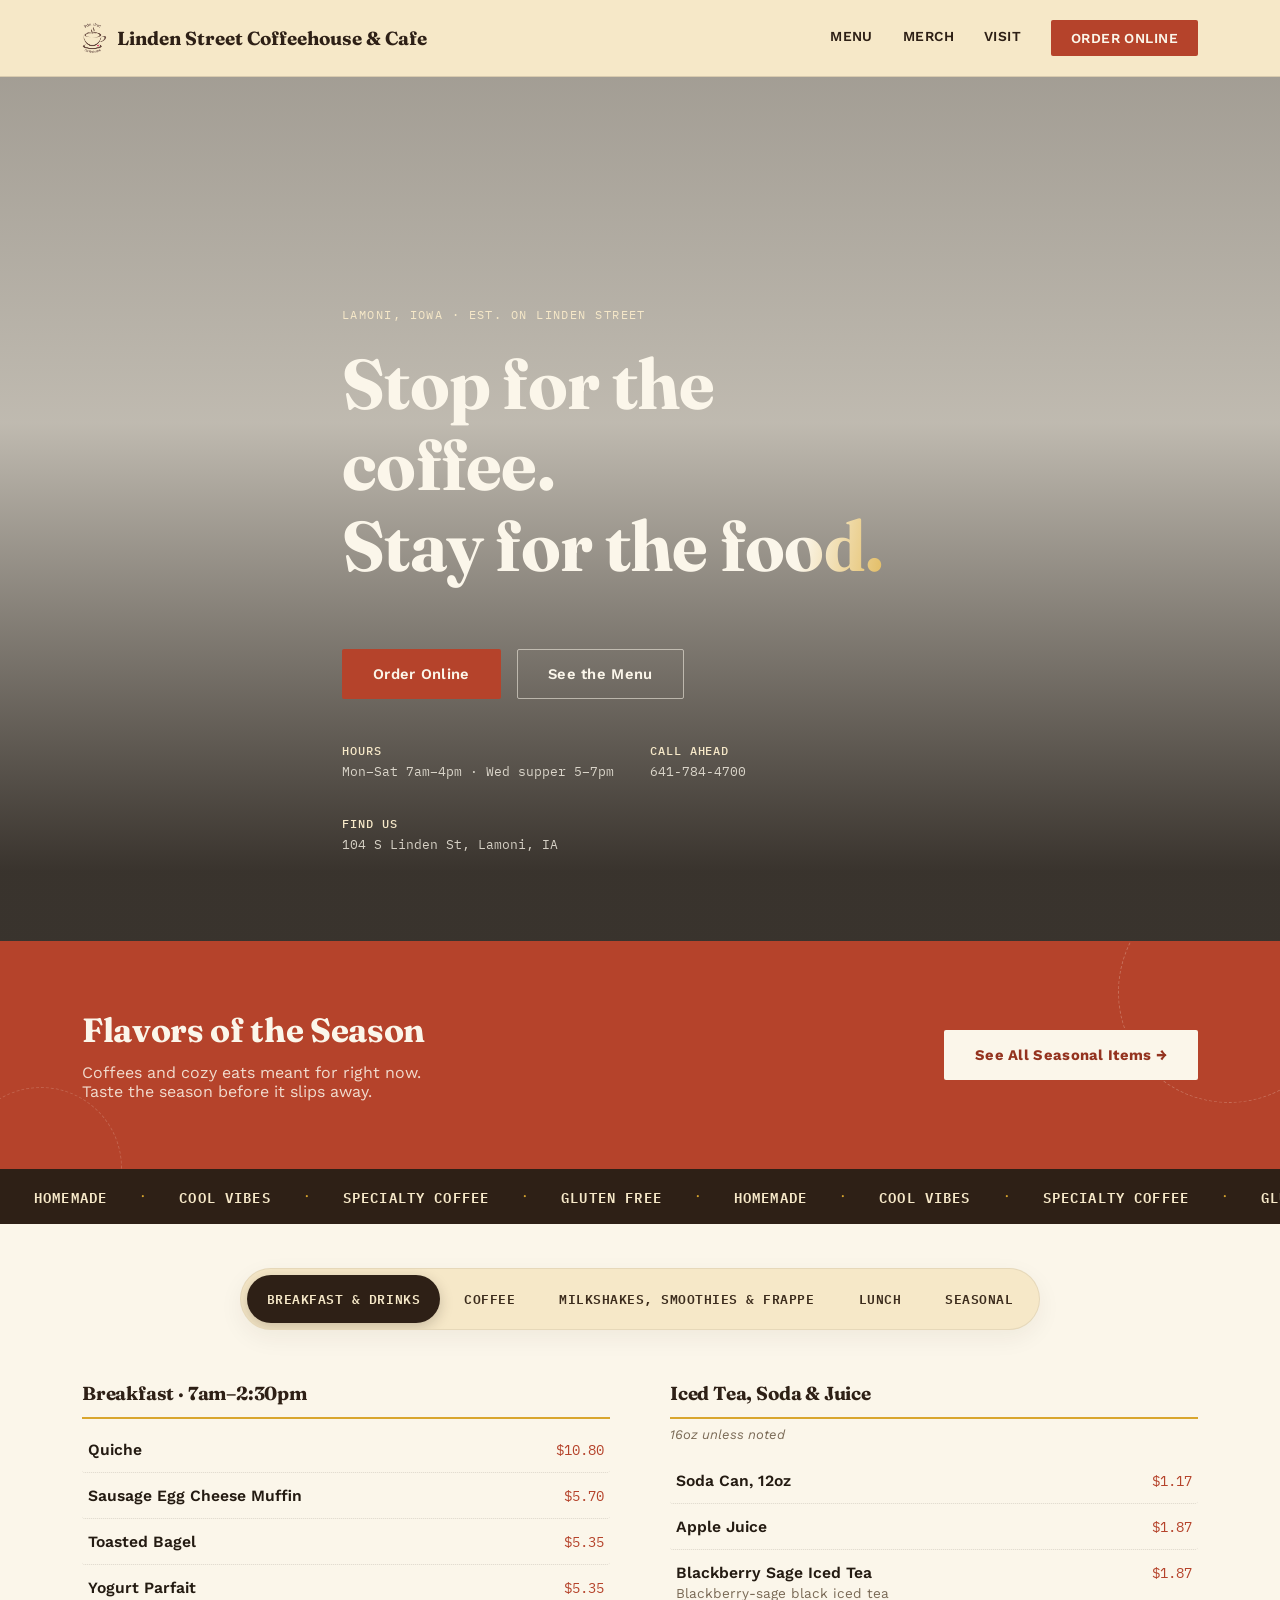
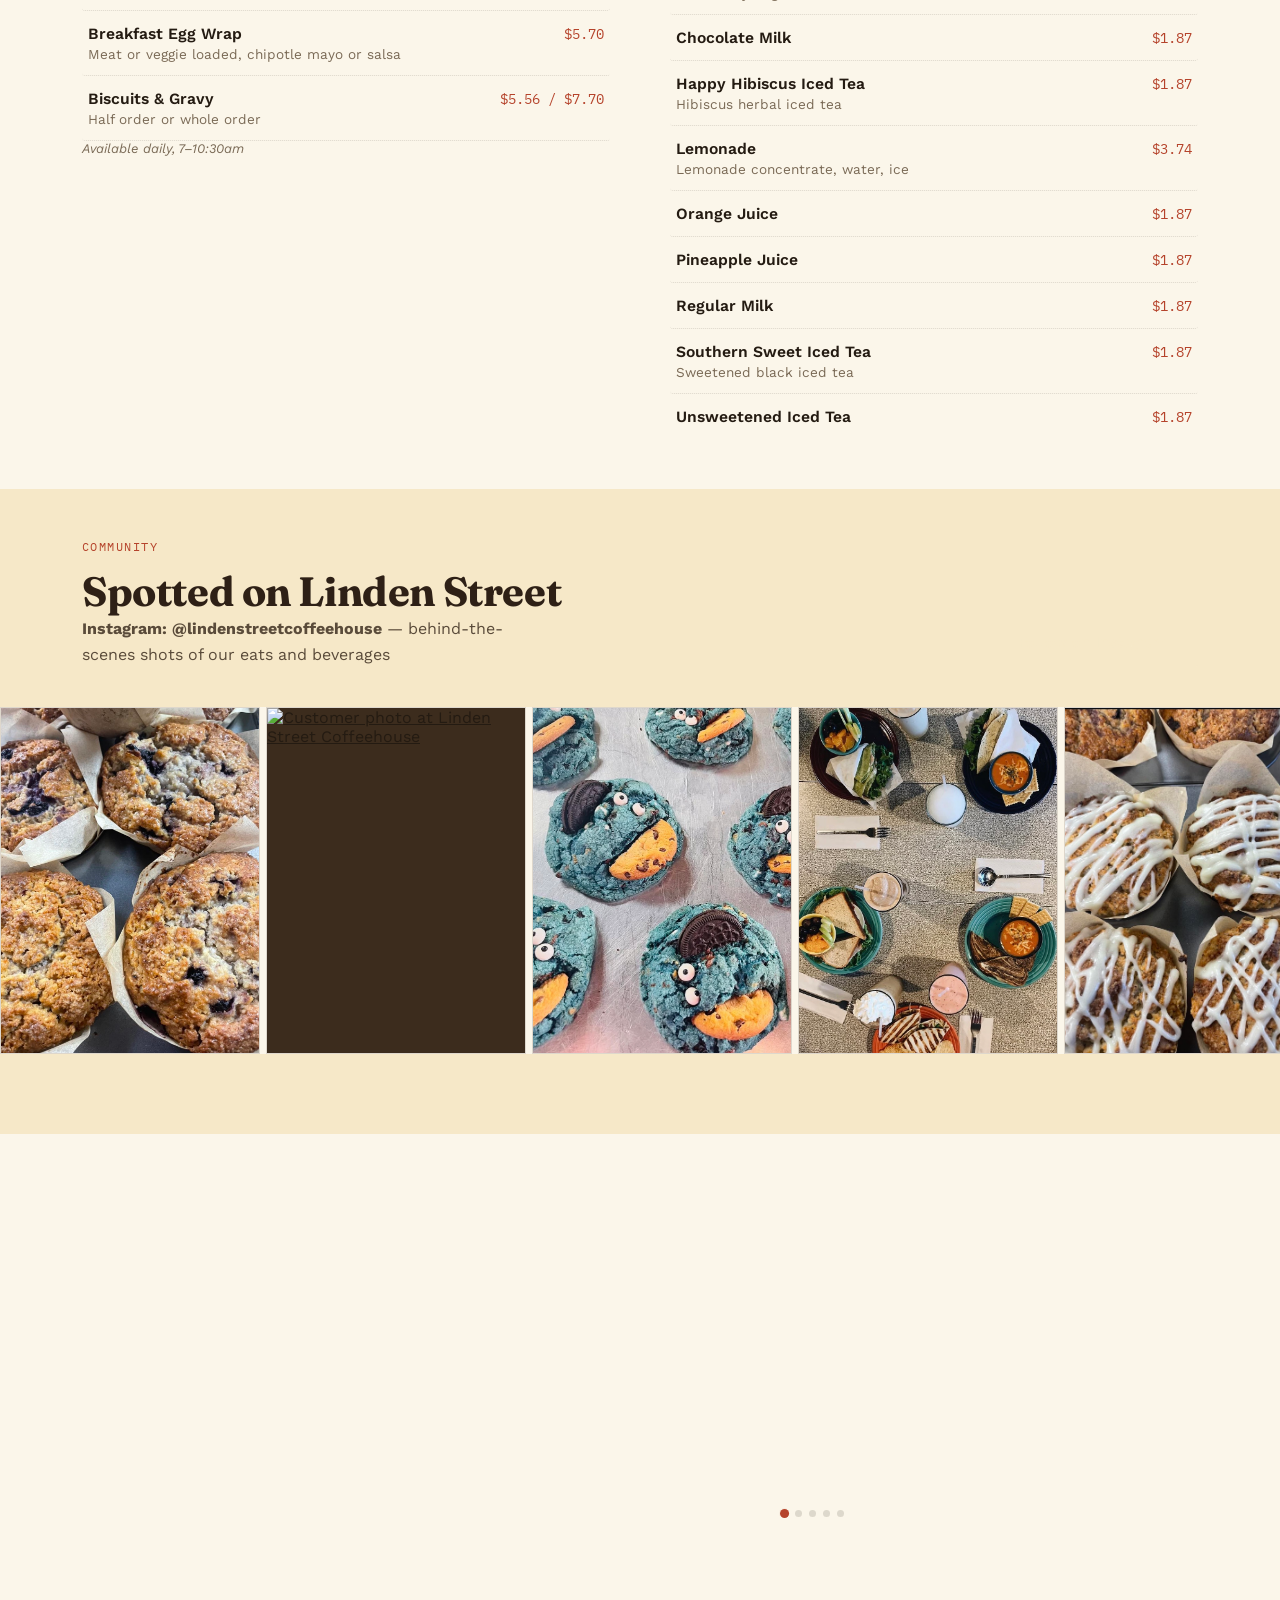
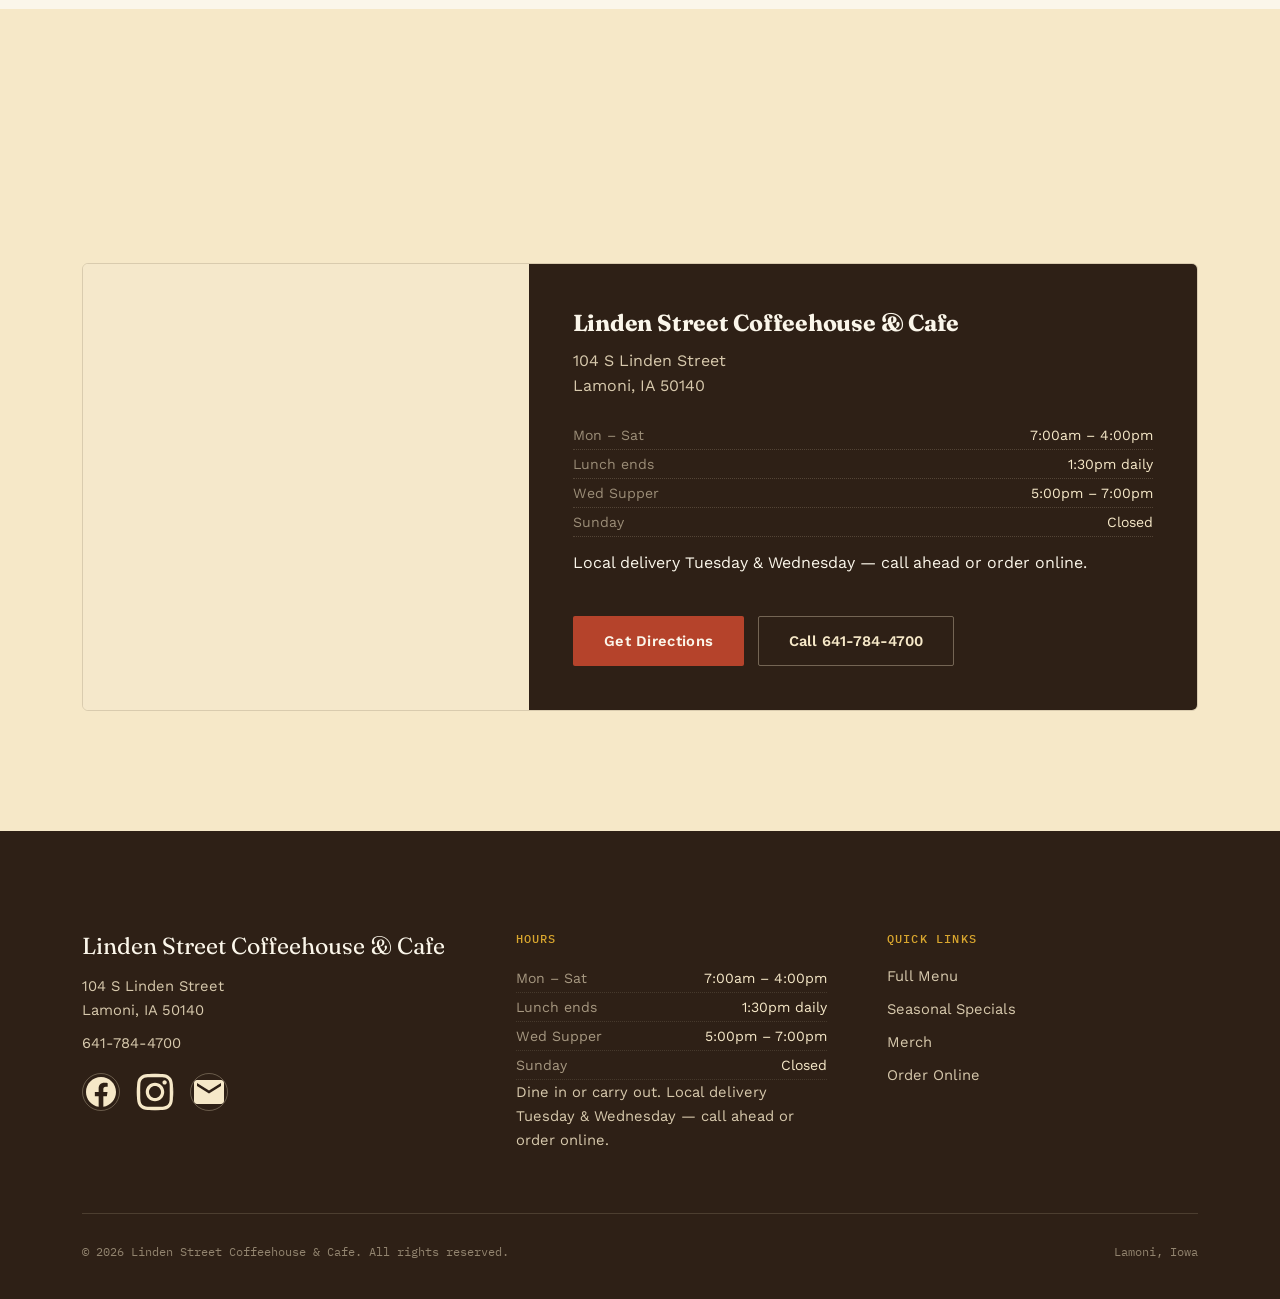
==== commit 7802c092: "Update index.html" ====
--- a/coffeeshop-website/index.html
+++ b/coffeeshop-website/index.html
@@ -1,16 +1,34 @@
 <!DOCTYPE html>
 <html lang="en">
 <head>
-<meta charset="UTF-8">
-<meta name="viewport" content="width=device-width, initial-scale=1.0">
-<title>Linden Street Coffeehouse & Cafe — Lamoni, IA</title>
-<meta name="description" content="Coffeehouse and cafe in Lamoni, Iowa. Coffee, frappes, breakfast, lunch paninis, seasonal drinks, and merch. Order online for pickup.">
-<link rel="preconnect" href="https://fonts.googleapis.com">
-<link href="https://fonts.googleapis.com/css2?family=Fraunces:ital,opsz,wght@0,9..144,400;0,9..144,600;0,9..144,700;0,9..144,900;1,9..144,500;1,9..144,600&family=Work+Sans:wght@400;500;600;700&family=IBM+Plex+Mono:wght@400;500&family=Caveat:wght@500;600;700&display=swap" rel="stylesheet">
-<link rel="stylesheet" href="style.css">
+  <meta charset="UTF-8">
+  <meta name="viewport" content="width=device-width, initial-scale=1.0">
+  <title>Linden Street Coffeehouse &amp; Cafe — Lamoni, IA</title>
+  <meta name="description" content="Coffeehouse and cafe in Lamoni, Iowa. Coffee, frappes, breakfast, lunch paninis, seasonal drinks, and merch. Order online for pickup.">
+  <link rel="preconnect" href="https://fonts.googleapis.com">
+  <link rel="preconnect" href="https://fonts.gstatic.com" crossorigin>
+  <link href="https://fonts.googleapis.com/css2?family=Fraunces:ital,opsz,wght@0,9..144,400..900;1,9..144,500;1,9..144,600&amp;family=IBM+Plex+Mono:wght@400;500&amp;family=Work+Sans:wght@400;500;600;700&amp;display=swap" rel="stylesheet">
+  <link rel="stylesheet" href="style.css">
 </head>
 <body>
 
+<!-- SVG Sprite for reusing symbols -->
+<svg style="display:none;" aria-hidden="true">
+  <symbol id="icon-heart" viewBox="0 0 24 24">
+    <path fill="currentColor" d="M12 21.35l-1.45-1.32C5.4 15.36 2 12.28 2 8.5 2 5.42 4.42 3 7.5 3c1.74 0 3.41.81 4.5 2.09C13.09 3.81 14.76 3 16.5 3 19.58 3 22 5.42 22 8.5c0 3.78-3.4 6.86-8.55 11.54L12 21.35Z"/>
+  </symbol>
+  <symbol id="icon-facebook" viewBox="0 0 24 24">
+    <path fill="currentColor" d="M22 12c0-5.52-4.48-10-10-10S2 6.48 2 12c0 4.99 3.66 9.12 8.44 9.88v-6.99H7.9v-2.89h2.54V9.8c0-2.51 1.49-3.89 3.78-3.89 1.09 0 2.23.19 2.23.19v2.47h-1.26c-1.24 0-1.63.77-1.63 1.56v1.88h2.78l-.44 2.89h-2.34v6.99C18.34 21.12 22 16.99 22 12z"/>
+  </symbol>
+  <symbol id="icon-instagram" viewBox="0 0 24 24">
+    <path fill="currentColor" d="M12 2.163c3.204 0 3.584.012 4.85.07 3.252.148 4.771 1.691 4.919 4.919.058 1.265.069 1.645.069 4.849 0 3.205-.012 3.584-.069 4.849-.149 3.225-1.664 4.771-4.919 4.919-1.266.058-1.644.07-4.85.07-3.204 0-3.584-.012-4.849-.07-3.26-.149-4.771-1.699-4.919-4.92-.058-1.265-.07-1.644-.07-4.849 0-3.204.013-3.583.07-4.849.149-3.227 1.664-4.771 4.919-4.919 1.266-.057 1.645-.069 4.849-.069zm0-2.163c-3.259 0-3.667.014-4.947.072-4.358.2-6.78 2.618-6.98 6.98-.059 1.281-.073 1.689-.073 4.948 0 3.259.014 3.668.072 4.948.2 4.358 2.618 6.78 6.98 6.98 1.281.058 1.689.072 4.948.072 3.259 0 3.668-.014 4.948-.072 4.354-.2 6.782-2.618 6.979-6.98.059-1.28.073-1.689.073-4.948 0-3.259-.014-3.667-.072-4.947-.196-4.354-2.617-6.78-6.979-6.98-1.281-.059-1.69-.073-4.949-.073zm0 5.838c-3.403 0-6.162 2.759-6.162 6.162s2.759 6.163 6.162 6.163 6.162-2.759 6.162-6.163c0-3.403-2.759-6.162-6.162-6.162zm0 10.162c-2.209 0-4-1.79-4-4 0-2.209 1.791-4 4-4s4 1.791 4 4c0 2.21-1.791 4-4 4zm6.406-11.845c-.796 0-1.441.645-1.441 1.44s.645 1.44 1.441 1.44c.795 0 1.439-.645 1.439-1.44s-.644-1.44-1.439-1.44z"/>
+  </symbol>
+  <symbol id="icon-email" viewBox="0 0 24 24">
+    <path fill="currentColor" d="M20 4H4c-1.1 0-1.99.9-1.99 2L2 18c0 1.1.9 2 2 2h16c1.1 0 2-.9 2-2V6c0-1.1-.9-2-2-2zm0 4l-8 5-8-5V6l8 5 8-5v2z"/>
+  </symbol>
+</svg>
+
+<!-- Logo preload before opening page -->
 <div class="preloader" id="preloader" aria-hidden="true">
   <div class="preloader-mark">
     <svg width="48" height="48" viewBox="0 0 26 26" fill="none" xmlns="http://www.w3.org/2000/svg">
@@ -24,6 +42,7 @@
 
 <div class="scroll-progress" id="scrollProgress"></div>
 
+<!-- Navigation Bar -->
 <header class="site-nav">
   <div class="nav-inner">
     <a href="#home" class="brandmark">
@@ -58,6 +77,7 @@
   </div>
 </section>
 
+<!-- Seasonal Update  -->
 <div class="order-strip">
   <div class="wrap order-inner reveal">
     <div>
@@ -68,213 +88,204 @@
   </div>
 </div>
 
+<!-- Moving Strip -->
 <div class="marquee-strip">
   <div class="marquee-track">
     <span class="marquee-item">HOMEMADE</span><span class="marquee-dot">·</span>
     <span class="marquee-item">COOL VIBES</span><span class="marquee-dot">·</span>
     <span class="marquee-item">SPECIALTY COFFEE</span><span class="marquee-dot">·</span>
     <span class="marquee-item">GLUTEN FREE</span><span class="marquee-dot">·</span>
-    <span class="marquee-item">HOMEMADE</span><span class="marquee-dot">·</span>
-    <span class="marquee-item">COOL VIBES</span><span class="marquee-dot">·</span>
-    <span class="marquee-item">SPECIALTY COFFEE</span><span class="marquee-dot">·</span>
-    <span class="marquee-item">GLUTEN FREE</span><span class="marquee-dot">·</span>
   </div>
   <div class="marquee-track" aria-hidden="true">
     <span class="marquee-item">HOMEMADE</span><span class="marquee-dot">·</span>
     <span class="marquee-item">COOL VIBES</span><span class="marquee-dot">·</span>
     <span class="marquee-item">SPECIALTY COFFEE</span><span class="marquee-dot">·</span>
     <span class="marquee-item">GLUTEN FREE</span><span class="marquee-dot">·</span>
-    <span class="marquee-item">HOMEMADE</span><span class="marquee-dot">·</span>
-    <span class="marquee-item">COOL VIBES</span><span class="marquee-dot">·</span>
-    <span class="marquee-item">SPECIALTY COFFEE</span><span class="marquee-dot">·</span>
-    <span class="marquee-item">GLUTEN FREE</span><span class="marquee-dot">·</span>
   </div>
 </div>
 
-
+<!-- Menu -->
 <div class="menu-header" id="menu">
   <div class="tabbar">
-    <button class="active" data-tab="breakfast">BREAKFAST & DRINKS</button>
+    <button class="active" data-tab="breakfast">BREAKFAST &amp; DRINKS</button>
     <button data-tab="coffee">COFFEE</button>
-    <button data-tab="smoothies">MILKSHAKES, SMOOTHIES & FRAPPE</button>
+    <button data-tab="smoothies">MILKSHAKES, SMOOTHIES &amp; FRAPPE</button>
     <button data-tab="lunch">LUNCH</button>
     <button data-tab="seasonal">SEASONAL</button>
   </div>
 </div>
 
-    <!-- BREAKFAST & DRINKS -->
-    <div class="menu-panel active" id="panel-breakfast">
-      <div class="menu-columns">
-        <div class="menu-group reveal">
-          <h3>Breakfast · 7am–2:30pm</h3>
-          <div class="menu-item"><div class="name">Quiche</div><div class="price">$10.80</div></div>
-          <div class="menu-item"><div class="name">Sausage Egg Cheese Muffin</div><div class="price">$5.70</div></div>
-          <div class="menu-item"><div class="name">Toasted Bagel</div><div class="price">$5.35</div></div>
-          <div class="menu-item"><div class="name">Yogurt Parfait</div><div class="price">$5.35</div></div>
-          <hr color="#D9A62E">
-          <div class="menu-item"><div class="name">Breakfast Egg Wrap<div class="desc">Meat or veggie loaded, chipotle mayo or salsa</div></div><div class="price">$5.70</div></div>
-          <div class="menu-item"><div class="name">Biscuits &amp; Gravy<div class="desc">Half order or whole order</div></div><div class="price">$5.56 / $7.70</div></div>
-          <br>
-          <span class="subnote">Available daily, 7–10:30am</span>
-        </div>
-
-        <div class="menu-group reveal">
-          <h3>Iced Tea, Soda &amp; Juice</h3>
-          <span class="subnote">16oz unless noted</span>
-          <div class="menu-item"><div class="name">Soda Can, 12oz</div><div class="price">$1.17</div></div>
-          <div class="menu-item"><div class="name">Apple Juice</div><div class="price">$1.87</div></div>
-          <div class="menu-item"><div class="name">Blackberry Sage Iced Tea<div class="desc">Blackberry-sage black iced tea</div></div><div class="price">$1.87</div></div>
-          <div class="menu-item"><div class="name">Chocolate Milk</div><div class="price">$1.87</div></div>
-          <div class="menu-item"><div class="name">Happy Hibiscus Iced Tea<div class="desc">Hibiscus herbal iced tea</div></div><div class="price">$1.87</div></div>
-          <div class="menu-item"><div class="name">Lemonade<div class="desc">Lemonade concentrate, water, ice</div></div><div class="price">$3.74</div></div>
-          <div class="menu-item"><div class="name">Orange Juice</div><div class="price">$1.87</div></div>
-          <div class="menu-item"><div class="name">Pineapple Juice</div><div class="price">$1.87</div></div>
-          <div class="menu-item"><div class="name">Regular Milk</div><div class="price">$1.87</div></div>
-          <div class="menu-item"><div class="name">Southern Sweet Iced Tea<div class="desc">Sweetened black iced tea</div></div><div class="price">$1.87</div></div>
-          <div class="menu-item"><div class="name">Unsweetened Iced Tea</div><div class="price">$1.87</div></div>
-        </div>
-      </div>
-    </div>
-
-    <!-- COFFEE -->
-    <div class="menu-panel" id="panel-coffee">
-      <div class="menu-columns">
-        <div class="menu-group reveal">
-          <h3>Hot Coffees</h3>
-          <div class="menu-item"><div class="name">Americano</div><div class="price">$3.04</div></div>
-          <div class="menu-item"><div class="name">Latte</div><div class="price">$3.60</div></div>
-          <div class="menu-item"><div class="name">Caramel Latte</div><div class="price">$4.44</div></div>
-          <div class="menu-item"><div class="name">Flavored Latte<div class="desc">Espresso, Ghirardelli white chocolate, your choice of flavor, steamed milk</div></div><div class="price">$4.21</div></div>
-          <div class="menu-item"><div class="name">Mocha / White Mocha<div class="desc">Ghirardelli dark or white chocolate, espresso, steamed milk, whipped cream</div></div><div class="price">$4.44</div></div>
-          <div class="menu-item"><div class="name">Dark Zombie, 16oz<div class="desc">Ghirardelli dark chocolate, coconut, hazelnut, espresso, steamed milk, whipped cream</div></div><div class="price">$5.00</div></div>
-          <div class="menu-item"><div class="name">White Zombie, 16oz<div class="desc">Ghirardelli dark chocolate, coconut, hazelnut, espresso, steamed milk, whipped cream</div></div><div class="price">$5.00</div></div>
-          <div class="menu-item"><div class="name">Nutty / Salty Professor, 16oz<div class="desc">Caramel sauce, hazelnut, espresso, salt (optional), steamed milk — please specify salty for the salted version</div></div><div class="price">$5.00</div></div>
-          <div class="menu-item"><div class="name">Espresso Shots</div><div class="price">$2.80</div></div>
-          <div class="menu-item"><div class="name">Drip Coffee</div><div class="price">$2.10</div></div>
-          <div class="menu-item"><div class="name">Caramel Cider<div class="desc">Apple cider, steamed with caramel and cinnamon, whipped cream</div></div><div class="price">$4.44</div></div>
-          <div class="menu-item"><div class="name">Chai Tea Latte<div class="desc">House-made chai, steamed with milk</div></div><div class="price">$4.44</div></div>
-          <div class="menu-item"><div class="name">London Fog<div class="desc">Earl Grey tea, French vanilla, steamed milk</div></div><div class="price">$4.21</div></div>
-          <div class="menu-item"><div class="name">Hot Chocolate<div class="desc">Ghirardelli dark chocolate, steamed milk, whipped cream</div></div><div class="price">$3.74</div></div>
-          <div class="menu-item"><div class="name">Steamer<div class="desc">Steamed milk with your choice of flavor</div></div><div class="price">$3.74</div></div>
-          <div class="menu-item"><div class="name">Hot Tea<div class="desc">Flavor selected at pickup</div></div><div class="price">$1.87</div></div>
-        </div>
-
-        <div class="menu-group reveal">
-          <h3>Iced Coffees</h3>
-          <div class="menu-item"><div class="name">Americano</div><div class="price">$3.04</div></div>
-          <div class="menu-item"><div class="name">Latte</div><div class="price">$4.07</div></div>
-          <div class="menu-item"><div class="name">Caramel Latte</div><div class="price">$4.91</div></div>
-          <div class="menu-item"><div class="name">Flavored Latte<div class="desc">Espresso, Ghirardelli white chocolate, your choice of flavor, milk, ice</div></div><div class="price">$4.67</div></div>
-          <div class="menu-item"><div class="name">Mocha / White Mocha<div class="desc">Ghirardelli dark or white chocolate, espresso, milk, ice</div></div><div class="price">$4.91</div></div>
-          <div class="menu-item"><div class="name">Dark Zombie<div class="desc">Ghirardelli dark chocolate, coconut, hazelnut, espresso, milk, ice</div></div><div class="price">$5.00</div></div>
-          <div class="menu-item"><div class="name">White Zombie<div class="desc">Ghirardelli dark chocolate, coconut, hazelnut, espresso, milk, ice</div></div><div class="price">$5.00</div></div>
-          <div class="menu-item"><div class="name">Nutty / Salty Professor<div class="desc">Caramel sauce, hazelnut, espresso, salt (optional), steamed milk — please specify salty for the salted version</div></div><div class="price">$5.00</div></div>
-          <div class="menu-item"><div class="name">Chai Tea Latte<div class="desc">House-made chai, milk, ice</div></div><div class="price">$4.91</div></div>
-          <div class="menu-item"><div class="name">Cold Brew Coffee<div class="desc">House blend, choose to add flavors or cold foam</div></div><div class="price">$3.74</div></div>
-        </div>
-
-        <div class="menu-group reveal">
-          <h3>Coffee Smoothies, 16oz</h3>
-          <span class="subnote">Espresso-based blended drinks</span>
-          <div class="menu-item"><div class="name">Café Caramel Smoothie<div class="desc">Vanilla ice cream, espresso, caramel sauce, caramel syrup</div></div><div class="price">$5.84</div></div>
-          <div class="menu-item"><div class="name">Café Chocolate Smoothie<div class="desc">Vanilla ice cream, espresso, Ghirardelli chocolate</div></div><div class="price">$5.84</div></div>
-          <div class="menu-item"><div class="name">Dark Zombie Smoothie<div class="desc">Vanilla ice cream, espresso, Ghirardelli chocolate, coconut, hazelnut</div></div><div class="price">$5.84</div></div>
-          <div class="menu-item"><div class="name">White Zombie Smoothie<div class="desc">Vanilla ice cream, espresso, Ghirardelli white chocolate, coconut, hazelnut</div></div><div class="price">$5.84</div></div>
-          <div class="menu-item"><div class="name">Chillin' Professor<div class="desc">Vanilla ice cream, espresso, hazelnut, caramel sauce</div></div><div class="price">$5.84</div></div>
-          <div class="menu-item"><div class="name">White Chocolate Peppermint Smoothie<div class="desc">Vanilla ice cream, espresso, Ghirardelli white chocolate, peppermint</div></div><div class="price">$5.84</div></div>
-          <div class="menu-item"><div class="name">Peanut Butter Cup Smoothie<div class="desc">Vanilla ice cream, espresso, Ghirardelli chocolate, peanut butter</div></div><div class="price">$5.84</div></div>
-        </div>
-      </div>
-    </div>
-
-    <!-- MILKSHAKES, SMOOTHIES & FRAPPE -->
-    <div class="menu-panel" id="panel-smoothies">
-      <div class="menu-columns">
-        <div class="menu-group reveal">
-          <h3>Milkshakes &amp; Smoothies, 16oz</h3>
-          <span class="subnote">No coffee — fruit &amp; cream based</span>
-          <div class="menu-item"><div class="name">Milkshake<div class="desc">Vanilla ice cream, your choice of flavor</div></div><div class="price">$5.37</div></div>
-          <div class="menu-item"><div class="name">Berry Blue Smoothie<div class="desc">Blueberries, banana, vanilla yogurt, milk, ice</div></div><div class="price">$5.84</div></div>
-          <div class="menu-item"><div class="name">Strawberry Banana Smoothie<div class="desc">Strawberries, banana, vanilla yogurt, milk, ice</div></div><div class="price">$5.84</div></div>
-          <div class="menu-item"><div class="name">Fruit Smoothie<div class="desc">Orange juice, pineapple juice, strawberry, banana, honey, ice</div></div><div class="price">$5.84</div></div>
-          <div class="menu-item"><div class="name">Hawaiian Smoothie<div class="desc">Vanilla ice cream, pineapple juice, coconut</div></div><div class="price">$5.84</div></div>
-          <div class="menu-item"><div class="name">Dreamsicle Shake<div class="desc">Vanilla ice cream, orange juice, Ghirardelli white chocolate</div></div><div class="price">$5.84</div></div>
-          <div class="menu-item"><div class="name">Frozen Chai<div class="desc">Vanilla ice cream, house-made chai</div></div><div class="price">$5.84</div></div>
-          <div class="menu-item"><div class="name">Whipped Lemonade<div class="desc">Lemonade concentrate blended with ice and half &amp; half, topped with whipped cream — choose a syrup</div></div><div class="price">$5.14</div></div>
-        </div>
-
-        <div class="menu-group reveal">
-          <h3>Frappes, 16oz</h3>
-          <div class="menu-item"><div class="name">Coconut Crème</div><div class="price">$5.38</div></div>
-          <div class="menu-item"><div class="name">Caramel Extreme</div><div class="price">$5.38</div></div>
-          <div class="menu-item"><div class="name">Cookies &amp; Cream</div><div class="price">$5.38</div></div>
-          <div class="menu-item"><div class="name">Double Fudge Mocha</div><div class="price">$5.38</div></div>
-          <div class="menu-item"><div class="name">Java Chip</div><div class="price">$5.38</div></div>
-          <div class="menu-item"><div class="name">Matcha Green Tea</div><div class="price">$5.38</div></div>
-          <div class="menu-item"><div class="name">Pistachio</div><div class="price">$5.38</div></div>
-          <div class="menu-item"><div class="name">Red Velvet</div><div class="price">$5.38</div></div>
-          <br>
-          <span class="subnote">Add-ons</span>
-          <div class="menu-item"><div class="name">Extra Espresso</div><div class="price">$0.79</div></div>
-          <div class="menu-item"><div class="name">Oat Milk Sub</div><div class="price">$0.93</div></div>
-        </div>
-      </div>
-    </div>
-
-    <!-- LUNCH -->
-    <div class="menu-panel" id="panel-lunch">
-      <div class="menu-columns">
-        <div class="menu-group reveal">
-          <h3>Sandwiches</h3>
-          <span class="subnote">Choose a side with your entree</span>
-          <div class="menu-item"><div class="name">Panini Melt<div class="desc">Turkey &amp; provolone, ham &amp; swiss, or roast beef &amp; swiss — mix and match</div></div><div class="price">$10.83</div></div>
-          <div class="menu-item"><div class="name">Beef Brisket or Pulled Pork Flatbread</div><div class="price">$10.83</div></div>
-          <div class="menu-item"><div class="name">Cranberry Turkey Sandwich</div><div class="price">$10.83</div></div>
-          <div class="menu-item"><div class="name">Deli Sandwich</div><div class="price">$10.83</div></div>
-          <div class="menu-item"><div class="name">Grilled Cheese &amp; Tomato Soup</div><div class="price">$10.35</div></div>
-          <div class="menu-item"><div class="name">Lime Chicken Tortilla Crisp</div><div class="price">$10.83</div></div>
-          <div class="menu-item"><div class="name">Veggie Wrap, Flatbread or Bagel</div><div class="price">$10.83</div></div>
-          <div class="menu-item"><div class="name">1/2 and 1/2 Combo</div><div class="price">$10.80</div></div>
-        </div>
-        <div class="menu-group reveal">
-          <h3>Salads</h3>
-          <div class="menu-item"><div class="name">Cranberry Apple Walnut Salad</div><div class="price">$10.83</div></div>
-          <div class="menu-item"><div class="name">House Salad</div><div class="price">$10.83</div></div>
-          <br>
-          <br>
-          <h3>Sides</h3>
-          <div class="menu-item"><div class="name">Potato Chips · Coleslaw · Fresh Fruit</div></div>
-          <div class="menu-item"><div class="name">Tomato Soup · Broccoli Soup · Side Salad</div></div>
-        </div>
-      </div>
-      <div class="gf-note reveal spotlight">
-        <strong>Gluten Free</strong>
-        We make our own gluten free sandwich bread in-house, and also take orders for gluten free rolls, cinnamon rolls, and sweet breads. Call or message us on Facebook for pricing — please allow 48 hours for bakery orders.
-      </div>
-    </div>
-<br>
-
-    <!-- SEASONAL -->
-    <div class="menu-panel" id="panel-seasonal">
-      <div class="menu-columns">
-        <div class="menu-group reveal">
-          <h3>Seasonal Sandwiches &amp; Salads</h3>
-          <div class="menu-item"><div class="name">Mediterranean Wrap</div><div class="price">$11.31</div></div>
-          <div class="menu-item"><div class="name">Mediterranean Salad</div><div class="price">$10.83</div></div>
-          <div class="menu-item"><div class="name">Dill Chicken Sandwich</div><div class="price">$10.83</div></div>
-          <div class="menu-item"><div class="name">Crunch Wrap</div><div class="price">$10.83</div></div>
-        </div>
-
-        <div class="menu-group reveal">
-          <h3>Seasonal Frappes &amp; Sips</h3>
-          <div class="menu-item"><div class="name">Sweet Purple Frappe</div><div class="price">$5.50</div></div>
-          <div class="menu-item"><div class="name">Cherry Red Velvet Frappe</div><div class="price">$5.50</div></div>
-          <div class="menu-item"><div class="name">Whipped Strawberry Lemonade</div><div class="price">$6.25</div></div>
-          <div class="menu-item"><div class="name">Pistachio Frappe</div><div class="price">$5.50</div></div>
-        </div>
-      </div>
-    </div>
-
+<main>
+  <!-- BREAKFAST & DRINKS -->
+  <div class="menu-panel active" id="panel-breakfast">
+    <div class="menu-columns">
+      <div class="menu-group reveal">
+        <h3>Breakfast · 7am–2:30pm</h3>
+        <div class="menu-item"><div class="name">Quiche</div><div class="price">$10.80</div></div>
+        <div class="menu-item"><div class="name">Sausage Egg Cheese Muffin</div><div class="price">$5.70</div></div>
+        <div class="menu-item"><div class="name">Toasted Bagel</div><div class="price">$5.35</div></div>
+        <div class="menu-item"><div class="name">Yogurt Parfait</div><div class="price">$5.35</div></div>
+        <div class="menu-divider"></div>
+        <div class="menu-item"><div class="name">Breakfast Egg Wrap<div class="desc">Meat or veggie loaded, chipotle mayo or salsa</div></div><div class="price">$5.70</div></div>
+        <div class="menu-item"><div class="name">Biscuits &amp; Gravy<div class="desc">Half order or whole order</div></div><div class="price">$5.56 / $7.70</div></div>
+        <span class="subnote mt-12">Available daily, 7–10:30am</span>
+      </div>
+
+      <div class="menu-group reveal">
+        <h3>Iced Tea, Soda &amp; Juice</h3>
+        <span class="subnote">16oz unless noted</span>
+        <div class="menu-item"><div class="name">Soda Can, 12oz</div><div class="price">$1.17</div></div>
+        <div class="menu-item"><div class="name">Apple Juice</div><div class="price">$1.87</div></div>
+        <div class="menu-item"><div class="name">Blackberry Sage Iced Tea<div class="desc">Blackberry-sage black iced tea</div></div><div class="price">$1.87</div></div>
+        <div class="menu-item"><div class="name">Chocolate Milk</div><div class="price">$1.87</div></div>
+        <div class="menu-item"><div class="name">Happy Hibiscus Iced Tea<div class="desc">Hibiscus herbal iced tea</div></div><div class="price">$1.87</div></div>
+        <div class="menu-item"><div class="name">Lemonade<div class="desc">Lemonade concentrate, water, ice</div></div><div class="price">$3.74</div></div>
+        <div class="menu-item"><div class="name">Orange Juice</div><div class="price">$1.87</div></div>
+        <div class="menu-item"><div class="name">Pineapple Juice</div><div class="price">$1.87</div></div>
+        <div class="menu-item"><div class="name">Regular Milk</div><div class="price">$1.87</div></div>
+        <div class="menu-item"><div class="name">Southern Sweet Iced Tea<div class="desc">Sweetened black iced tea</div></div><div class="price">$1.87</div></div>
+        <div class="menu-item"><div class="name">Unsweetened Iced Tea</div><div class="price">$1.87</div></div>
+      </div>
+    </div>
+  </div>
+
+  <!-- COFFEE -->
+  <div class="menu-panel" id="panel-coffee">
+    <div class="menu-columns">
+      <div class="menu-group reveal">
+        <h3>Hot Coffees</h3>
+        <div class="menu-item"><div class="name">Americano</div><div class="price">$3.04</div></div>
+        <div class="menu-item"><div class="name">Latte</div><div class="price">$3.60</div></div>
+        <div class="menu-item"><div class="name">Caramel Latte</div><div class="price">$4.44</div></div>
+        <div class="menu-item"><div class="name">Flavored Latte<div class="desc">Espresso, Ghirardelli white chocolate, your choice of flavor, steamed milk</div></div><div class="price">$4.21</div></div>
+        <div class="menu-item"><div class="name">Mocha / White Mocha<div class="desc">Ghirardelli dark or white chocolate, espresso, steamed milk, whipped cream</div></div><div class="price">$4.44</div></div>
+        <div class="menu-item"><div class="name">Dark Zombie, 16oz<div class="desc">Ghirardelli dark chocolate, coconut, hazelnut, espresso, steamed milk, whipped cream</div></div><div class="price">$5.00</div></div>
+        <div class="menu-item"><div class="name">White Zombie, 16oz<div class="desc">Ghirardelli dark chocolate, coconut, hazelnut, espresso, steamed milk, whipped cream</div></div><div class="price">$5.00</div></div>
+        <div class="menu-item"><div class="name">Nutty / Salty Professor, 16oz<div class="desc">Caramel sauce, hazelnut, espresso, salt (optional), steamed milk — please specify salty for the salted version</div></div><div class="price">$5.00</div></div>
+        <div class="menu-item"><div class="name">Espresso Shots</div><div class="price">$2.80</div></div>
+        <div class="menu-item"><div class="name">Drip Coffee</div><div class="price">$2.10</div></div>
+        <div class="menu-item"><div class="name">Caramel Cider<div class="desc">Apple cider, steamed with caramel and cinnamon, whipped cream</div></div><div class="price">$4.44</div></div>
+        <div class="menu-item"><div class="name">Chai Tea Latte<div class="desc">House-made chai, steamed with milk</div></div><div class="price">$4.44</div></div>
+        <div class="menu-item"><div class="name">London Fog<div class="desc">Earl Grey tea, French vanilla, steamed milk</div></div><div class="price">$4.21</div></div>
+        <div class="menu-item"><div class="name">Hot Chocolate<div class="desc">Ghirardelli dark chocolate, steamed milk, whipped cream</div></div><div class="price">$3.74</div></div>
+        <div class="menu-item"><div class="name">Steamer<div class="desc">Steamed milk with your choice of flavor</div></div><div class="price">$3.74</div></div>
+        <div class="menu-item"><div class="name">Hot Tea<div class="desc">Flavor selected at pickup</div></div><div class="price">$1.87</div></div>
+      </div>
+
+      <div class="menu-group reveal">
+        <h3>Iced Coffees</h3>
+        <div class="menu-item"><div class="name">Americano</div><div class="price">$3.04</div></div>
+        <div class="menu-item"><div class="name">Latte</div><div class="price">$4.07</div></div>
+        <div class="menu-item"><div class="name">Caramel Latte</div><div class="price">$4.91</div></div>
+        <div class="menu-item"><div class="name">Flavored Latte<div class="desc">Espresso, Ghirardelli white chocolate, your choice of flavor, milk, ice</div></div><div class="price">$4.67</div></div>
+        <div class="menu-item"><div class="name">Mocha / White Mocha<div class="desc">Ghirardelli dark or white chocolate, espresso, milk, ice</div></div><div class="price">$4.91</div></div>
+        <div class="menu-item"><div class="name">Dark Zombie<div class="desc">Ghirardelli dark chocolate, coconut, hazelnut, espresso, milk, ice</div></div><div class="price">$5.00</div></div>
+        <div class="menu-item"><div class="name">White Zombie<div class="desc">Ghirardelli dark chocolate, coconut, hazelnut, espresso, milk, ice</div></div><div class="price">$5.00</div></div>
+        <div class="menu-item"><div class="name">Nutty / Salty Professor<div class="desc">Caramel sauce, hazelnut, espresso, salt (optional), steamed milk — please specify salty for the salted version</div></div><div class="price">$5.00</div></div>
+        <div class="menu-item"><div class="name">Chai Tea Latte<div class="desc">House-made chai, milk, ice</div></div><div class="price">$4.91</div></div>
+        <div class="menu-item"><div class="name">Cold Brew Coffee<div class="desc">House blend, choose to add flavors or cold foam</div></div><div class="price">$3.74</div></div>
+      </div>
+
+      <div class="menu-group reveal">
+        <h3>Coffee Smoothies, 16oz</h3>
+        <span class="subnote">Espresso-based blended drinks</span>
+        <div class="menu-item"><div class="name">Café Caramel Smoothie<div class="desc">Vanilla ice cream, espresso, caramel sauce, caramel syrup</div></div><div class="price">$5.84</div></div>
+        <div class="menu-item"><div class="name">Café Chocolate Smoothie<div class="desc">Vanilla ice cream, espresso, Ghirardelli chocolate</div></div><div class="price">$5.84</div></div>
+        <div class="menu-item"><div class="name">Dark Zombie Smoothie<div class="desc">Vanilla ice cream, espresso, Ghirardelli chocolate, coconut, hazelnut</div></div><div class="price">$5.84</div></div>
+        <div class="menu-item"><div class="name">White Zombie Smoothie<div class="desc">Vanilla ice cream, espresso, Ghirardelli white chocolate, coconut, hazelnut</div></div><div class="price">$5.84</div></div>
+        <div class="menu-item"><div class="name">Chillin' Professor<div class="desc">Vanilla ice cream, espresso, hazelnut, caramel sauce</div></div><div class="price">$5.84</div></div>
+        <div class="menu-item"><div class="name">White Chocolate Peppermint Smoothie<div class="desc">Vanilla ice cream, espresso, Ghirardelli white chocolate, peppermint</div></div><div class="price">$5.84</div></div>
+        <div class="menu-item"><div class="name">Peanut Butter Cup Smoothie<div class="desc">Vanilla ice cream, espresso, Ghirardelli chocolate, peanut butter</div></div><div class="price">$5.84</div></div>
+      </div>
+    </div>
+  </div>
+
+  <!-- MILKSHAKES, SMOOTHIES & FRAPPE -->
+  <div class="menu-panel" id="panel-smoothies">
+    <div class="menu-columns">
+      <div class="menu-group reveal">
+        <h3>Milkshakes &amp; Smoothies, 16oz</h3>
+        <span class="subnote">No coffee — fruit &amp; cream based</span>
+        <div class="menu-item"><div class="name">Milkshake<div class="desc">Vanilla ice cream, your choice of flavor</div></div><div class="price">$5.37</div></div>
+        <div class="menu-item"><div class="name">Berry Blue Smoothie<div class="desc">Blueberries, banana, vanilla yogurt, milk, ice</div></div><div class="price">$5.84</div></div>
+        <div class="menu-item"><div class="name">Strawberry Banana Smoothie<div class="desc">Strawberries, banana, vanilla yogurt, milk, ice</div></div><div class="price">$5.84</div></div>
+        <div class="menu-item"><div class="name">Fruit Smoothie<div class="desc">Orange juice, pineapple juice, strawberry, banana, honey, ice</div></div><div class="price">$5.84</div></div>
+        <div class="menu-item"><div class="name">Hawaiian Smoothie<div class="desc">Vanilla ice cream, pineapple juice, coconut</div></div><div class="price">$5.84</div></div>
+        <div class="menu-item"><div class="name">Dreamsicle Shake<div class="desc">Vanilla ice cream, orange juice, Ghirardelli white chocolate</div></div><div class="price">$5.84</div></div>
+        <div class="menu-item"><div class="name">Frozen Chai<div class="desc">Vanilla ice cream, house-made chai</div></div><div class="price">$5.84</div></div>
+        <div class="menu-item"><div class="name">Whipped Lemonade<div class="desc">Lemonade concentrate blended with ice and half &amp; half, topped with whipped cream — choose a syrup</div></div><div class="price">$5.14</div></div>
+      </div>
+
+      <div class="menu-group reveal">
+        <h3>Frappes, 16oz</h3>
+        <div class="menu-item"><div class="name">Coconut Crème</div><div class="price">$5.38</div></div>
+        <div class="menu-item"><div class="name">Caramel Extreme</div><div class="price">$5.38</div></div>
+        <div class="menu-item"><div class="name">Cookies &amp; Cream</div><div class="price">$5.38</div></div>
+        <div class="menu-item"><div class="name">Double Fudge Mocha</div><div class="price">$5.38</div></div>
+        <div class="menu-item"><div class="name">Java Chip</div><div class="price">$5.38</div></div>
+        <div class="menu-item"><div class="name">Matcha Green Tea</div><div class="price">$5.38</div></div>
+        <div class="menu-item"><div class="name">Pistachio</div><div class="price">$5.38</div></div>
+        <div class="menu-item"><div class="name">Red Velvet</div><div class="price">$5.38</div></div>
+        <span class="subnote mt-16">Add-ons</span>
+        <div class="menu-item"><div class="name">Extra Espresso</div><div class="price">$0.79</div></div>
+        <div class="menu-item"><div class="name">Oat Milk Sub</div><div class="price">$0.93</div></div>
+      </div>
+    </div>
+  </div>
+
+  <!-- LUNCH -->
+  <div class="menu-panel" id="panel-lunch">
+    <div class="menu-columns">
+      <div class="menu-group reveal">
+        <h3>Sandwiches</h3>
+        <span class="subnote">Choose a side with your entree</span>
+        <div class="menu-item"><div class="name">Panini Melt<div class="desc">Turkey &amp; provolone, ham &amp; swiss, or roast beef &amp; swiss — mix and match</div></div><div class="price">$10.83</div></div>
+        <div class="menu-item"><div class="name">Beef Brisket or Pulled Pork Flatbread</div><div class="price">$10.83</div></div>
+        <div class="menu-item"><div class="name">Cranberry Turkey Sandwich</div><div class="price">$10.83</div></div>
+        <div class="menu-item"><div class="name">Deli Sandwich</div><div class="price">$10.83</div></div>
+        <div class="menu-item"><div class="name">Grilled Cheese &amp; Tomato Soup</div><div class="price">$10.35</div></div>
+        <div class="menu-item"><div class="name">Lime Chicken Tortilla Crisp</div><div class="price">$10.83</div></div>
+        <div class="menu-item"><div class="name">Veggie Wrap, Flatbread or Bagel</div><div class="price">$10.83</div></div>
+        <div class="menu-item"><div class="name">1/2 and 1/2 Combo</div><div class="price">$10.80</div></div>
+      </div>
+      <div class="menu-group reveal">
+        <h3>Salads</h3>
+        <div class="menu-item"><div class="name">Cranberry Apple Walnut Salad</div><div class="price">$10.83</div></div>
+        <div class="menu-item"><div class="name">House Salad</div><div class="price">$10.83</div></div>
+        <h3 class="mt-24">Sides</h3>
+        <div class="menu-item"><div class="name">Potato Chips · Coleslaw · Fresh Fruit</div></div>
+        <div class="menu-item"><div class="name">Tomato Soup · Broccoli Soup · Side Salad</div></div>
+      </div>
+    </div>
+    <div class="gf-note reveal spotlight">
+      <strong>Gluten Free</strong>
+      We make our own gluten free sandwich bread in-house, and also take orders for gluten free rolls, cinnamon rolls, and sweet breads. Call or message us on Facebook for pricing — please allow 48 hours for bakery orders.
+    </div>
+  </div>
+
+  <!-- SEASONAL -->
+  <div class="menu-panel" id="panel-seasonal">
+    <div class="menu-columns">
+      <div class="menu-group reveal">
+        <h3>Seasonal Sandwiches &amp; Salads</h3>
+        <div class="menu-item"><div class="name">Mediterranean Wrap</div><div class="price">$11.31</div></div>
+        <div class="menu-item"><div class="name">Mediterranean Salad</div><div class="price">$10.83</div></div>
+        <div class="menu-item"><div class="name">Dill Chicken Sandwich</div><div class="price">$10.83</div></div>
+        <div class="menu-item"><div class="name">Crunch Wrap</div><div class="price">$10.83</div></div>
+      </div>
+
+      <div class="menu-group reveal">
+        <h3>Seasonal Frappes &amp; Sips</h3>
+        <div class="menu-item"><div class="name">Sweet Purple Frappe</div><div class="price">$5.50</div></div>
+        <div class="menu-item"><div class="name">Cherry Red Velvet Frappe</div><div class="price">$5.50</div></div>
+        <div class="menu-item"><div class="name">Whipped Strawberry Lemonade</div><div class="price">$6.25</div></div>
+        <div class="menu-item"><div class="name">Pistachio Frappe</div><div class="price">$5.50</div></div>
+      </div>
+    </div>
+  </div>
+</main>
+
+<!-- Pictures -->
 <section class="section community alt" id="community">
   <div class="wrap">
     <div class="section-head reveal">
@@ -290,43 +301,32 @@
   <div class="community-strip reveal">
     <a class="community-photo" href="https://instagram.com/lindenstreetcoffeehouse/" target="_blank" rel="noopener">
       <img src="images/c1.jpg" alt="Customer photo at Linden Street Coffeehouse" loading="lazy">
-      <span class="community-overlay">
-        <svg viewBox="0 0 24 24" fill="currentColor"><path d="M12 21s-7.2-4.35-10-9.1C.4 8.6 2.1 5 5.6 5c2 0 3.4 1.1 4.4 2.6C11 6.1 12.4 5 14.4 5c3.5 0 5.2 3.6 3.6 6.9C19.2 16.65 12 21 12 21Z"/></svg>
-      </span>
+      <span class="community-overlay"><svg class="icon"><use href="#icon-heart"></use></svg></span>
     </a>
     <a class="community-photo" href="https://instagram.com/lindenstreetcoffeehouse/" target="_blank" rel="noopener">
       <img src="images/c2.jpg" alt="Customer photo at Linden Street Coffeehouse" loading="lazy">
-      <span class="community-overlay">
-        <svg viewBox="0 0 24 24" fill="currentColor"><path d="M12 21s-7.2-4.35-10-9.1C.4 8.6 2.1 5 5.6 5c2 0 3.4 1.1 4.4 2.6C11 6.1 12.4 5 14.4 5c3.5 0 5.2 3.6 3.6 6.9C19.2 16.65 12 21 12 21Z"/></svg>
-      </span>
+      <span class="community-overlay"><svg class="icon"><use href="#icon-heart"></use></svg></span>
     </a>
     <a class="community-photo" href="https://instagram.com/lindenstreetcoffeehouse/" target="_blank" rel="noopener">
       <img src="images/c3.jpg" alt="Customer photo at Linden Street Coffeehouse" loading="lazy">
-      <span class="community-overlay">
-        <svg viewBox="0 0 24 24" fill="currentColor"><path d="M12 21s-7.2-4.35-10-9.1C.4 8.6 2.1 5 5.6 5c2 0 3.4 1.1 4.4 2.6C11 6.1 12.4 5 14.4 5c3.5 0 5.2 3.6 3.6 6.9C19.2 16.65 12 21 12 21Z"/></svg>
-      </span>
+      <span class="community-overlay"><svg class="icon"><use href="#icon-heart"></use></svg></span>
     </a>
     <a class="community-photo" href="https://instagram.com/lindenstreetcoffeehouse/" target="_blank" rel="noopener">
       <img src="images/c4.jpg" alt="Customer photo at Linden Street Coffeehouse" loading="lazy">
-      <span class="community-overlay">
-        <svg viewBox="0 0 24 24" fill="currentColor"><path d="M12 21s-7.2-4.35-10-9.1C.4 8.6 2.1 5 5.6 5c2 0 3.4 1.1 4.4 2.6C11 6.1 12.4 5 14.4 5c3.5 0 5.2 3.6 3.6 6.9C19.2 16.65 12 21 12 21Z"/></svg>
-      </span>
+      <span class="community-overlay"><svg class="icon"><use href="#icon-heart"></use></svg></span>
     </a>
     <a class="community-photo" href="https://instagram.com/lindenstreetcoffeehouse/" target="_blank" rel="noopener">
       <img src="images/c5.jpg" alt="Customer photo at Linden Street Coffeehouse" loading="lazy">
-      <span class="community-overlay">
-        <svg viewBox="0 0 24 24" fill="currentColor"><path d="M12 21s-7.2-4.35-10-9.1C.4 8.6 2.1 5 5.6 5c2 0 3.4 1.1 4.4 2.6C11 6.1 12.4 5 14.4 5c3.5 0 5.2 3.6 3.6 6.9C19.2 16.65 12 21 12 21Z"/></svg>
-      </span>
+      <span class="community-overlay"><svg class="icon"><use href="#icon-heart"></use></svg></span>
     </a>
     <a class="community-photo" href="https://instagram.com/lindenstreetcoffeehouse/" target="_blank" rel="noopener">
       <img src="images/c6.jpg" alt="Customer photo at Linden Street Coffeehouse" loading="lazy">
-      <span class="community-overlay">
-        <svg viewBox="0 0 24 24" fill="currentColor"><path d="M12 21s-7.2-4.35-10-9.1C.4 8.6 2.1 5 5.6 5c2 0 3.4 1.1 4.4 2.6C11 6.1 12.4 5 14.4 5c3.5 0 5.2 3.6 3.6 6.9C19.2 16.65 12 21 12 21Z"/></svg>
-      </span>
+      <span class="community-overlay"><svg class="icon"><use href="#icon-heart"></use></svg></span>
     </a>
   </div>
 </section>
 
+<!-- Merch -->
 <section class="section" id="merch">
   <div class="wrap">
     <div class="merch-layout">
@@ -338,80 +338,81 @@
         </div>
       </div>
 
+      <!-- Carousel -->
       <div class="merch-carousel-col">
         <div class="merch-carousel reveal" id="merchCarousel">
-      <button class="carousel-arrow carousel-prev" id="merchPrev" aria-label="Previous shirt" type="button">
-        <svg viewBox="0 0 24 24" fill="none"><path d="M15 5l-7 7 7 7" stroke="currentColor" stroke-width="2" stroke-linecap="round" stroke-linejoin="round"/></svg>
-      </button>
-
-      <div class="carousel-viewport">
-        <div class="carousel-track" id="merchTrack">
-          <div class="carousel-slide" data-index="0">
-            <a class="merch-photo-card" href="https://dreamfabricsetc.printify.me/product/27528368/coffee-gnome-collection-t-shirt-linden-street-coffeehouse-espresso-latte-cappuccino" target="_blank" rel="noopener" tabindex="-1">
-              <div class="merch-photo-wrap">
-                <img src="https://images-api.printify.com/mockup/69c1c8ec67a0a0a7e105ce96/67446/97992/coffee-gnome-collection-t-shirt-linden-street-coffeehouse-espresso-latte-cappuccino.jpg?camera_label=front&revision=1777235490395&s=800" alt="Coffee Gnome Collection T-Shirt, Linden Street Coffeehouse" loading="lazy">
+          <button class="carousel-arrow carousel-prev" id="merchPrev" aria-label="Previous shirt" type="button">
+            <svg viewBox="0 0 24 24" fill="none"><path d="M15 5l-7 7 7 7" stroke="currentColor" stroke-width="2" stroke-linecap="round" stroke-linejoin="round"/></svg>
+          </button>
+
+          <div class="carousel-viewport">
+            <div class="carousel-track" id="merchTrack">
+              <div class="carousel-slide" data-index="0">
+                <a class="merch-photo-card" href="https://dreamfabricsetc.printify.me/product/27528368/coffee-gnome-collection-t-shirt-linden-street-coffeehouse-espresso-latte-cappuccino" target="_blank" rel="noopener" tabindex="-1">
+                  <div class="merch-photo-wrap">
+                    <img src="https://images-api.printify.com/mockup/69c1c8ec67a0a0a7e105ce96/67446/97992/coffee-gnome-collection-t-shirt-linden-street-coffeehouse-espresso-latte-cappuccino.jpg?camera_label=front&amp;revision=1777235490395&amp;s=800" alt="Coffee Gnome Collection T-Shirt" loading="lazy">
+                  </div>
+                  <div class="merch-photo-info">
+                    <div class="merch-photo-name">Coffee Gnome Collection Tee</div>
+                    <div class="merch-photo-price">$17.63</div>
+                  </div>
+                </a>
               </div>
-              <div class="merch-photo-info">
-                <div class="merch-photo-name">Coffee Gnome Collection Tee</div>
-                <div class="merch-photo-price">$17.63</div>
+
+              <div class="carousel-slide" data-index="1">
+                <a class="merch-photo-card" href="https://dreamfabricsetc.printify.me/product/27010117/sip-happens-coffee-helps-t-shirt-funny-coffee-quote-tee" target="_blank" rel="noopener" tabindex="-1">
+                  <div class="merch-photo-wrap">
+                    <img src="https://images-api.printify.com/mockup/699d134322f226d12104725e/73207/98445/sip-happens-coffee-helps-t-shirt-funny-coffee-quote-tee.jpg?camera_label=front&amp;revision=1771902067893&amp;s=800" alt="Sip Happens Coffee Helps T-shirt" loading="lazy">
+                  </div>
+                  <div class="merch-photo-info">
+                    <div class="merch-photo-name">Sip Happens Coffee Helps Tee</div>
+                    <div class="merch-photo-price">$20.68</div>
+                  </div>
+                </a>
               </div>
-            </a>
+
+              <div class="carousel-slide" data-index="2">
+                <a class="merch-photo-card" href="https://dreamfabricsetc.printify.me/product/27010113/coffee-fuel-for-the-sleepless-t-shirt-minimal-script-typography" target="_blank" rel="noopener" tabindex="-1">
+                  <div class="merch-photo-wrap">
+                    <img src="https://images-api.printify.com/mockup/699d138042eb8595e80e7c9c/79103/98445/coffee-fuel-for-the-sleepless-t-shirt-minimal-script-typography.jpg?camera_label=front&amp;revision=1771902062543&amp;s=800" alt="Coffee: Fuel for the Sleepless T-shirt" loading="lazy">
+                  </div>
+                  <div class="merch-photo-info">
+                    <div class="merch-photo-name">Fuel for the Sleepless Tee</div>
+                    <div class="merch-photo-price">$20.68</div>
+                  </div>
+                </a>
+              </div>
+
+              <div class="carousel-slide" data-index="3">
+                <a class="merch-photo-card" href="https://dreamfabricsetc.printify.me/product/27010111/lifes-short-drink-good-coffee-t-shirt-minimal-text-coffee-tee" target="_blank" rel="noopener" tabindex="-1">
+                  <div class="merch-photo-wrap">
+                    <img src="https://images-api.printify.com/mockup/699d138242eb8595e80e7c9d/73207/98445/lifes-short-drink-good-coffee-t-shirt-minimal-text-coffee-tee.jpg?camera_label=front&amp;revision=1771902062014&amp;s=800" alt="Life's Short Drink Good Coffee T-shirt" loading="lazy">
+                  </div>
+                  <div class="merch-photo-info">
+                    <div class="merch-photo-name">Life's Short, Drink Good Coffee Tee</div>
+                    <div class="merch-photo-price">$20.68</div>
+                  </div>
+                </a>
+              </div>
+
+              <div class="carousel-slide" data-index="4">
+                <a class="merch-cta-card" href="https://dreamfabricsetc.printify.me/products" target="_blank" rel="noopener" tabindex="-1">
+                  <span class="merch-cta-eyebrow">The Full Collection</span>
+                  <span class="merch-cta-icon">
+                    <svg viewBox="0 0 24 24" fill="none"><path d="M4 4h16v13H8l-4 4V4Z" stroke="currentColor" stroke-width="1.6" stroke-linejoin="round"/><path d="M8 9h8M8 13h5" stroke="currentColor" stroke-width="1.6" stroke-linecap="round"/></svg>
+                  </span>
+                  <span class="merch-cta-title">See All Merch</span>
+                  <span class="merch-cta-sub">More coffee-inspired tees &amp; gear</span>
+                  <span class="merch-cta-arrow">→</span>
+                </a>
+              </div>
+            </div>
           </div>
 
-          <div class="carousel-slide" data-index="1">
-            <a class="merch-photo-card" href="https://dreamfabricsetc.printify.me/product/27010117/sip-happens-coffee-helps-t-shirt-funny-coffee-quote-tee" target="_blank" rel="noopener" tabindex="-1">
-              <div class="merch-photo-wrap">
-                <img src="https://images-api.printify.com/mockup/699d134322f226d12104725e/73207/98445/sip-happens-coffee-helps-t-shirt-funny-coffee-quote-tee.jpg?camera_label=front&revision=1771902067893&s=800" alt="Sip Happens Coffee Helps T-shirt" loading="lazy">
-              </div>
-              <div class="merch-photo-info">
-                <div class="merch-photo-name">Sip Happens Coffee Helps Tee</div>
-                <div class="merch-photo-price">$20.68</div>
-              </div>
-            </a>
-          </div>
-
-          <div class="carousel-slide" data-index="2">
-            <a class="merch-photo-card" href="https://dreamfabricsetc.printify.me/product/27010113/coffee-fuel-for-the-sleepless-t-shirt-minimal-script-typography" target="_blank" rel="noopener" tabindex="-1">
-              <div class="merch-photo-wrap">
-                <img src="https://images-api.printify.com/mockup/699d138042eb8595e80e7c9c/79103/98445/coffee-fuel-for-the-sleepless-t-shirt-minimal-script-typography.jpg?camera_label=front&revision=1771902062543&s=800" alt="Coffee: Fuel for the Sleepless T-shirt" loading="lazy">
-              </div>
-              <div class="merch-photo-info">
-                <div class="merch-photo-name">Fuel for the Sleepless Tee</div>
-                <div class="merch-photo-price">$20.68</div>
-              </div>
-            </a>
-          </div>
-
-          <div class="carousel-slide" data-index="3">
-            <a class="merch-photo-card" href="https://dreamfabricsetc.printify.me/product/27010111/lifes-short-drink-good-coffee-t-shirt-minimal-text-coffee-tee" target="_blank" rel="noopener" tabindex="-1">
-              <div class="merch-photo-wrap">
-                <img src="https://images-api.printify.com/mockup/699d138242eb8595e80e7c9d/73207/98445/lifes-short-drink-good-coffee-t-shirt-minimal-text-coffee-tee.jpg?camera_label=front&revision=1771902062014&s=800" alt="Life's Short Drink Good Coffee T-shirt" loading="lazy">
-              </div>
-              <div class="merch-photo-info">
-                <div class="merch-photo-name">Life's Short, Drink Good Coffee Tee</div>
-                <div class="merch-photo-price">$20.68</div>
-              </div>
-            </a>
-          </div>
-
-          <div class="carousel-slide" data-index="4">
-            <a class="merch-cta-card" href="https://dreamfabricsetc.printify.me/products" target="_blank" rel="noopener" tabindex="-1">
-              <span class="merch-cta-eyebrow">The Full Collection</span>
-              <span class="merch-cta-icon">
-                <svg viewBox="0 0 24 24" fill="none"><path d="M4 4h16v13H8l-4 4V4Z" stroke="currentColor" stroke-width="1.6" stroke-linejoin="round"/><path d="M8 9h8M8 13h5" stroke="currentColor" stroke-width="1.6" stroke-linecap="round"/></svg>
-              </span>
-              <span class="merch-cta-title">See All Merch</span>
-              <span class="merch-cta-sub">More coffee-inspired tees &amp; gear</span>
-              <span class="merch-cta-arrow">→</span>
-            </a>
-          </div>
+          <button class="carousel-arrow carousel-next" id="merchNext" aria-label="Next shirt" type="button">
+            <svg viewBox="0 0 24 24" fill="none"><path d="M9 5l7 7-7 7" stroke="currentColor" stroke-width="2" stroke-linecap="round" stroke-linejoin="round"/></svg>
+          </button>
         </div>
-      </div>
-
-      <button class="carousel-arrow carousel-next" id="merchNext" aria-label="Next shirt" type="button">
-        <svg viewBox="0 0 24 24" fill="none"><path d="M9 5l7 7-7 7" stroke="currentColor" stroke-width="2" stroke-linecap="round" stroke-linejoin="round"/></svg>
-      </button>
-        </div>
 
         <div class="carousel-dots" id="merchDots"></div>
       </div>
@@ -419,6 +420,7 @@
   </div>
 </section>
 
+<!-- Location -->
 <section class="section alt" id="visit">
   <div class="wrap">
     <div class="section-head reveal">
@@ -431,8 +433,8 @@
     <div class="visit-grid reveal">
       <div class="visit-map">
         <iframe
-          title="Linden Street Coffeehouse & Cafe map"
-          src="https://www.google.com/maps?q=104+S+Linden+Street,+Lamoni,+IA+50140&output=embed"
+          title="Linden Street Coffeehouse &amp; Cafe map"
+          src="https://www.google.com/maps?q=104+S+Linden+Street,+Lamoni,+IA+50140&amp;output=embed"
           width="100%" height="100%" style="border:0;" loading="lazy" referrerpolicy="no-referrer-when-downgrade">
         </iframe>
       </div>
@@ -443,7 +445,7 @@
         <div class="hours-row"><span>Lunch ends</span><span>1:30pm daily</span></div>
         <div class="hours-row"><span>Wed Supper</span><span>5:00pm – 7:00pm</span></div>
         <div class="hours-row"><span>Sunday</span><span>Closed</span></div>
-        <p style="margin-top:18px; font-size:0.88rem; color:rgba(246,232,200,0.75);">Local delivery Tuesday &amp; Wednesday — call ahead or order online.</p>
+        <p class="delivery-note">Local delivery Tuesday &amp; Wednesday — call ahead or order online.</p>
         <div class="visit-actions">
           <a href="https://www.google.com/maps?q=104+S+Linden+Street,+Lamoni,+IA+50140" class="btn btn-primary" target="_blank" rel="noopener">Get Directions</a>
           <a href="tel:6417844700" class="btn-ghost-dark">Call 641-784-4700</a>
@@ -460,9 +462,18 @@
         <div class="foot-brand">Linden Street Coffeehouse &amp; Cafe</div>
         <p>104 S Linden Street<br>Lamoni, IA 50140</p>
         <p><a href="tel:6417844700" class="plain">641-784-4700</a></p>
+        
+        <!-- Social Media -->
         <div class="social-row">
-          <a href="https://facebook.com/LindenCoffeeHouse" aria-label="Facebook">f</a>
-          <a href="https://instagram.com/lindenstreetcoffeehouse/" aria-label="Instagram">ig</a>
+          <a href="https://facebook.com/LindenCoffeeHouse" aria-label="Facebook" target="_blank" rel="noopener">
+            <svg class="icon"><use href="#icon-facebook"></use></svg>
+          </a>
+          <a href="https://instagram.com/lindenstreetcoffeehouse/" aria-label="Instagram" target="_blank" rel="noopener">
+            <svg class="icon"><use href="#icon-instagram"></use></svg>
+          </a>
+          <a href="mailto:info@lindenstreetcoffeehouse.com" aria-label="Email" target="_blank" rel="noopener">
+            <svg class="icon"><use href="#icon-email"></use></svg>
+          </a>
         </div>
       </div>
       <div>
@@ -471,7 +482,7 @@
         <div class="hours-row"><span>Lunch ends</span><span>1:30pm daily</span></div>
         <div class="hours-row"><span>Wed Supper</span><span>5:00pm – 7:00pm</span></div>
         <div class="hours-row"><span>Sunday</span><span>Closed</span></div>
-        <p style="margin-top:16px; font-size:0.85rem;">Dine in or carry out. Local delivery Tuesday &amp; Wednesday — call ahead or order online.</p>
+        <p class="footer-subtext">Dine in or carry out. Local delivery Tuesday &amp; Wednesday — call ahead or order online.</p>
       </div>
       <div>
         <h4>Quick Links</h4>
@@ -490,4 +501,4 @@
 
 <script src="script.js"></script>
 </body>
-</html>+</html>
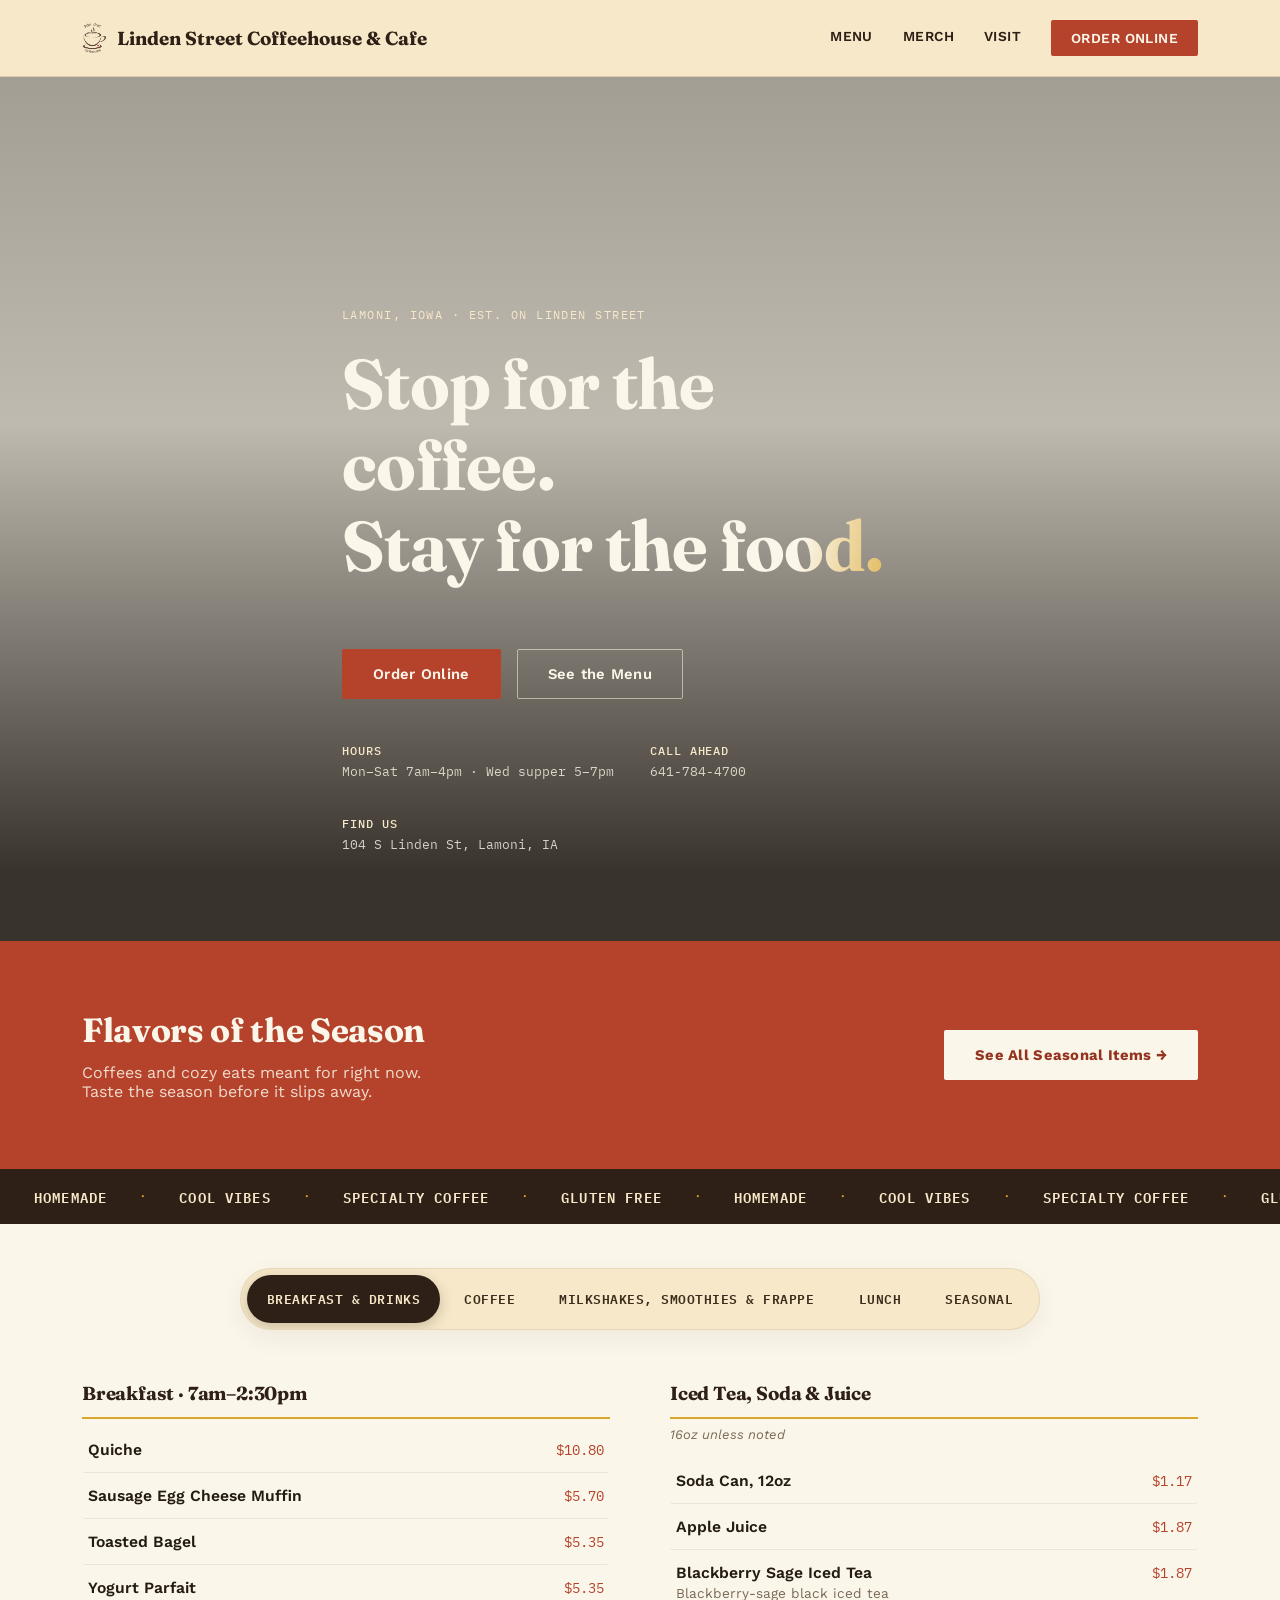
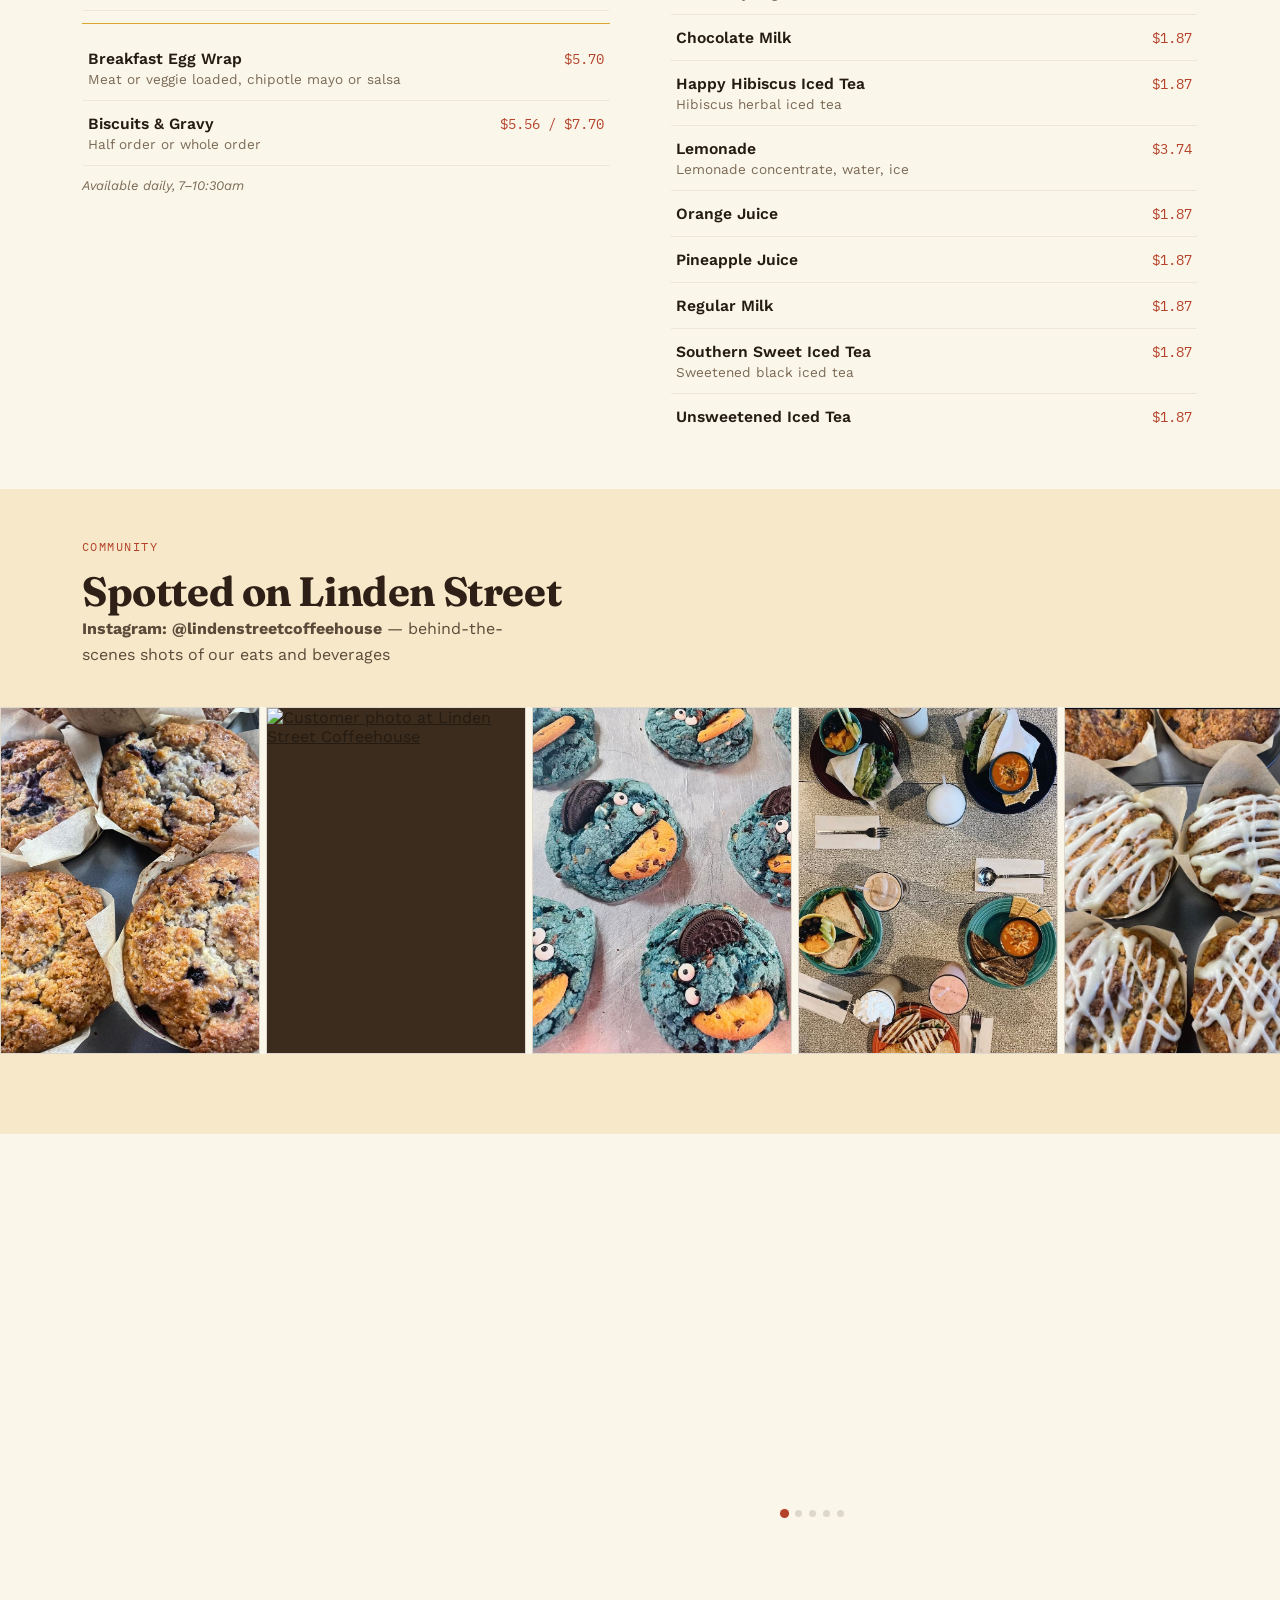
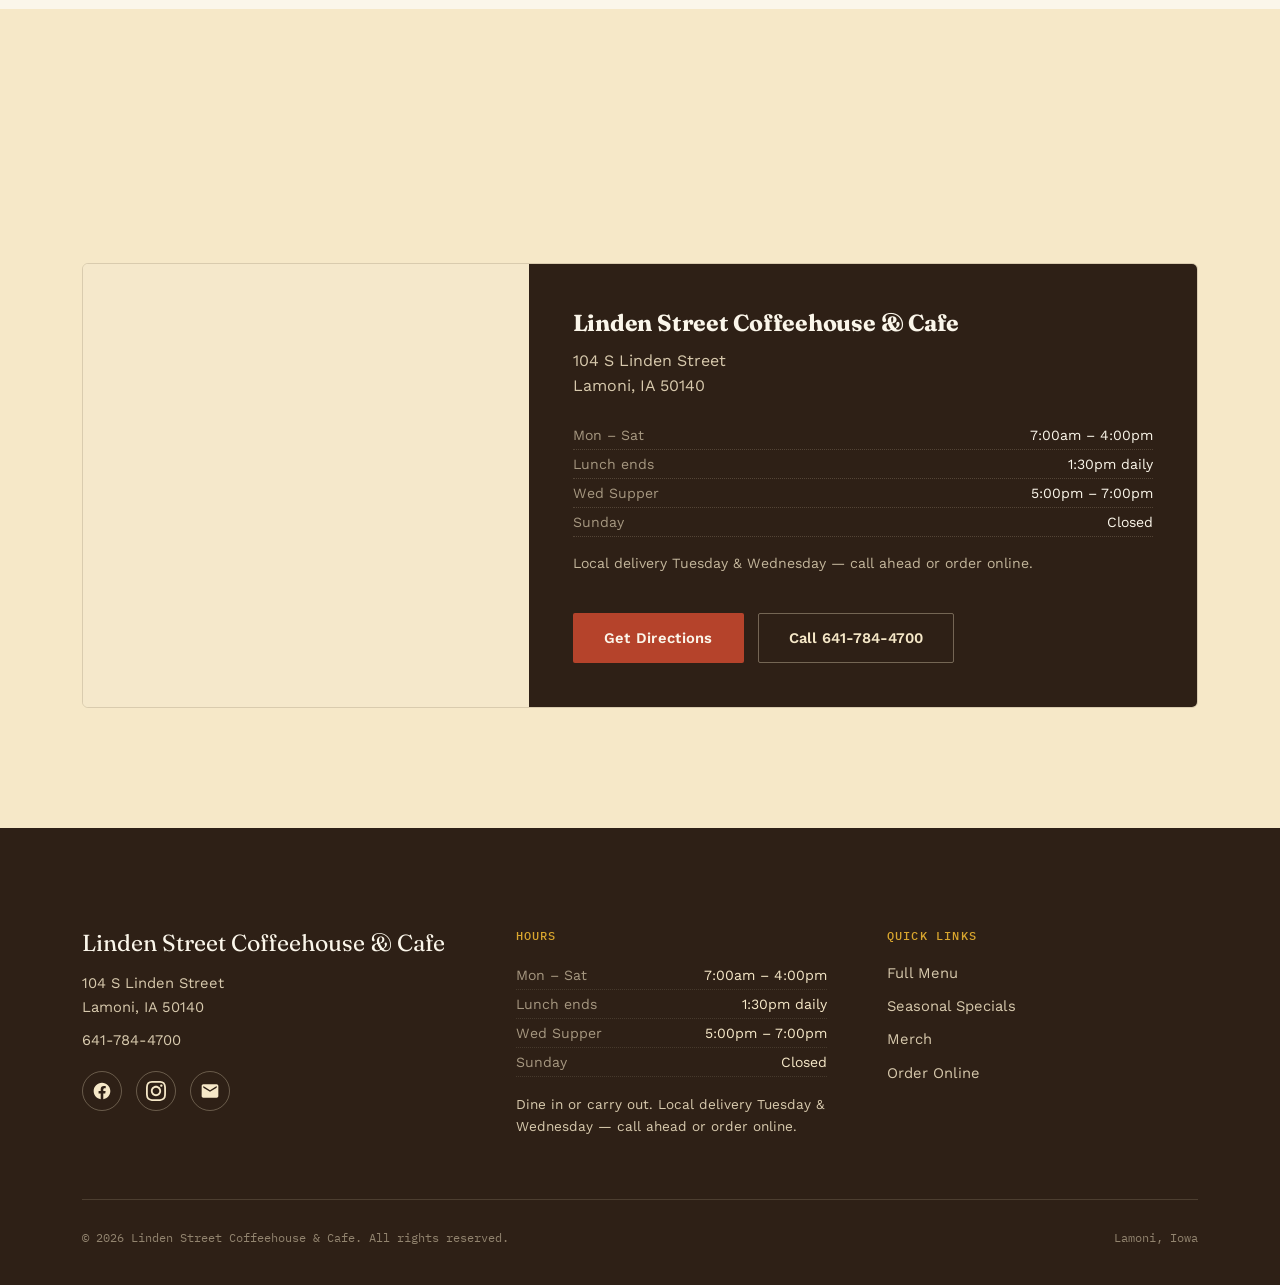
==== commit 4f9baa76: "Update index.html" ====
--- a/coffeeshop-website/index.html
+++ b/coffeeshop-website/index.html
@@ -471,7 +471,7 @@
           <a href="https://instagram.com/lindenstreetcoffeehouse/" aria-label="Instagram" target="_blank" rel="noopener">
             <svg class="icon"><use href="#icon-instagram"></use></svg>
           </a>
-          <a href="mailto:info@lindenstreetcoffeehouse.com" aria-label="Email" target="_blank" rel="noopener">
+          <a href="mailto:lindenstreetcoffeehouse@gmail.com" aria-label="Email" target="_blank" rel="noopener">
             <svg class="icon"><use href="#icon-email"></use></svg>
           </a>
         </div>
--- a/coffeeshop-website/style.css
+++ b/coffeeshop-website/style.css
@@ -1,1092 +1,511 @@
-:root{
-  --espresso:#2E2016;
-  --espresso-2:#3C2C1D;
-  --cream:#F6E8C8;
-  --paper:#FBF6EA;
-  --brick:#B5432B;
-  --brick-dark:#94331F;
-  --awning:#3F5D45;
-  --awning-dark:#2E4634;
-  --gold:#D9A62E;
-  --ink:#241B12;
+:root {
+  --espresso: #2E2016;
+  --espresso-2: #3C2C1D;
+  --cream: #F6E8C8;
+  --paper: #FBF6EA;
+  --brick: #B5432B;
+  --brick-dark: #94331F;
+  --gold: #D9A62E;
+  --ink: #241B12;
   --line: rgba(46,32,22,0.14);
 }
-*{box-sizing:border-box;}
-html{scroll-behavior:smooth;}
-body{
-  margin:0;
-  background:var(--paper);
-  color:var(--ink);
-  font-family:'Work Sans', sans-serif;
-  -webkit-font-smoothing:antialiased;
-}
-h1,h2,h3,h4{
-  font-family:'Fraunces', serif;
-  margin:0;
-  font-weight:700;
-  letter-spacing:-0.01em;
-}
-.mono{
-  font-family:'IBM Plex Mono', monospace;
-  letter-spacing:0.02em;
-}
-a{color:inherit;}
-img{max-width:100%;display:block;}
-.wrap{max-width:1180px; margin:0 auto; padding:0 32px;}
-@media (max-width:480px){
-  .wrap{padding:0 20px;}
-}
-
-body.preloading{overflow:hidden;}
-.preloader{
-  position:fixed; inset:0; z-index:9999;
-  background:var(--cream);
-  display:flex; align-items:center; justify-content:center;
-  transition:opacity 0.6s ease, visibility 0.6s ease;
-}
-.preloader.hide{opacity:0; visibility:hidden; pointer-events:none;}
-.preloader-mark{
-  display:flex; flex-direction:column; align-items:center; gap:14px;
-  opacity:0; animation:preloaderIn 0.6s ease 0.1s forwards;
-}
-.preloader-mark svg{
-  color:var(--espresso);
-  animation:preloaderPulse 1.5s ease-in-out infinite;
-}
-.preloader-name{
-  font-family:'Fraunces', serif; font-size:1.15rem; font-weight:700; letter-spacing:0.01em; color:var(--espresso);
-  text-align:center; max-width:260px;
-}
-@keyframes preloaderIn{
-  from{opacity:0; transform:translateY(8px);}
-  to{opacity:1; transform:translateY(0);}
-}
-@keyframes preloaderPulse{
-  0%,100%{transform:scale(1); opacity:1;}
-  50%{transform:scale(1.08); opacity:0.72;}
-}
-@media (prefers-reduced-motion: reduce){
-  .preloader-mark{opacity:1; animation:none;}
-  .preloader-mark svg{animation:none;}
-  .preloader{transition:opacity 0.3s ease, visibility 0.3s ease;}
-}
-
-#home, #menu, #merch, #visit{scroll-margin-top:84px;}
-
-@media (prefers-reduced-motion: reduce){
-  *{animation:none !important; transition:none !important; scroll-behavior:auto !important;}
-}
-
-.scroll-progress{
-  position:fixed; top:0; left:0; height:3px; width:0%;
-  background:linear-gradient(90deg, var(--brick), var(--gold));
-  z-index:100; transition:width 0.1s linear;
-}
-
-.reveal{
-  opacity:0; transform:translateY(28px) scale(0.97);
-  filter:blur(6px);
-  transition:opacity 0.9s cubic-bezier(.16,.8,.24,1),
-             transform 0.9s cubic-bezier(.16,.8,.24,1),
-             filter 0.9s cubic-bezier(.16,.8,.24,1);
-}
-.reveal.in-view{opacity:1; transform:translateY(0) scale(1); filter:blur(0);}
-.menu-columns .menu-group:nth-child(2){transition-delay:0.14s;}
-.board-grid .board-col:nth-child(2){transition-delay:0.14s;}
-
-.section.community {
-  padding-bottom: 80px;
-  padding-top: 50px;
-}
-
-@media (max-width:760px){
-  .section.community {
-    padding-top: 60px;
-    padding-bottom: 50px;
+
+* { box-sizing: border-box; }
+html { scroll-behavior: smooth; }
+body {
+  margin: 0;
+  background: var(--paper);
+  color: var(--ink);
+  font-family: 'Work Sans', sans-serif;
+  -webkit-font-smoothing: antialiased;
+}
+
+h1, h2, h3, h4 {
+  font-family: 'Fraunces', serif;
+  margin: 0;
+  font-weight: 700;
+  letter-spacing: -0.01em;
+}
+
+a { color: inherit; }
+img { max-width: 100%; display: block; }
+.wrap { max-width: 1180px; margin: 0 auto; padding: 0 32px; }
+
+/* Utilities */
+.mt-12 { margin-top: 12px; }
+.mt-16 { margin-top: 16px; }
+.mt-24 { margin-top: 24px; }
+.icon { width: 34px; height: 34px; display: inline-block; fill: currentColor; }
+
+@media (max-width: 480px) {
+  .wrap { padding: 0 20px; }
+}
+
+/* Preloader */
+body.preloading { overflow: hidden; }
+.preloader {
+  position: fixed; inset: 0; z-index: 9999;
+  background: var(--cream);
+  display: flex; align-items: center; justify-content: center;
+  transition: opacity 0.6s ease, visibility 0.6s ease;
+}
+.preloader.hide { opacity: 0; visibility: hidden; pointer-events: none; }
+.preloader-mark {
+  display: flex; flex-direction: column; align-items: center; gap: 14px;
+  opacity: 0; animation: preloaderIn 0.6s ease 0.1s forwards;
+}
+.preloader-mark svg {
+  color: var(--espresso);
+  animation: preloaderPulse 1.5s ease-in-out infinite;
+}
+.preloader-name {
+  font-family: 'Fraunces', serif; font-size: 1.15rem; font-weight: 700; letter-spacing: 0.01em; color: var(--espresso);
+  text-align: center; max-width: 260px;
+}
+
+@keyframes preloaderIn {
+  from { opacity: 0; transform: translateY(8px); }
+  to { opacity: 1; transform: translateY(0); }
+}
+@keyframes preloaderPulse {
+  0%, 100% { transform: scale(1); opacity: 1; }
+  50% { transform: scale(1.08); opacity: 0.72; }
+}
+
+#home, #menu, #merch, #visit { scroll-margin-top: 84px; }
+
+.scroll-progress {
+  position: fixed; top: 0; left: 0; height: 3px; width: 0%;
+  background: linear-gradient(90deg, var(--brick), var(--gold));
+  z-index: 100; transition: width 0.1s linear;
+}
+
+/* Reveal Animations */
+.reveal {
+  opacity: 0; transform: translateY(28px) scale(0.97);
+  filter: blur(6px);
+  transition: opacity 0.9s cubic-bezier(.16,.8,.24,1),
+              transform 0.9s cubic-bezier(.16,.8,.24,1),
+              filter 0.9s cubic-bezier(.16,.8,.24,1);
+}
+.reveal.in-view { opacity: 1; transform: translateY(0) scale(1); filter: blur(0); }
+.menu-columns .menu-group:nth-child(2) { transition-delay: 0.14s; }
+
+/* Community Section */
+.section.community { padding-bottom: 80px; padding-top: 50px; }
+.community-strip {
+  display: flex; gap: 6px; width: 100%; padding: 0 6px;
+  background: var(--paper); overflow-x: auto; scroll-snap-type: x proximity;
+  -webkit-overflow-scrolling: touch; position: relative; margin-top: -16px; z-index: 1;
+}
+.community-strip::-webkit-scrollbar { display: none; }
+.community-photo {
+  position: relative; flex: 1 0 260px; scroll-snap-align: start;
+  aspect-ratio: 3/4; overflow: hidden; isolation: isolate;
+  background: var(--espresso-2); border: 1px solid var(--paper);
+  outline: 1px solid var(--line); outline-offset: -1px;
+}
+.community-photo img {
+  width: 100%; height: 100%; object-fit: cover;
+  transition: transform 0.6s cubic-bezier(.16,.8,.24,1);
+}
+.community-photo:hover img { transform: scale(1.06); }
+.community-overlay {
+  position: absolute; inset: 0; display: flex; align-items: center; justify-content: center;
+  background: rgba(46,32,22,0.35); opacity: 0; transition: opacity 0.3s ease; color: var(--paper);
+}
+.community-photo:hover .community-overlay { opacity: 1; }
+
+@media (max-width: 900px) { .community-photo { flex-basis: 200px; aspect-ratio: 1/1.15; } }
+@media (max-width: 760px) {
+  .section.community { padding-top: 60px; padding-bottom: 50px; }
+  .section.community .section-head { margin-bottom: 14px; }
+}
+@media (max-width: 560px) { .community-photo { flex-basis: 38vw; aspect-ratio: 1/1.1; } }
+@media (max-width: 400px) { .community-photo { flex-basis: 34vw; } }
+
+/* Header & Nav */
+header.site-nav {
+  position: sticky; top: 0; z-index: 50;
+  background: var(--cream); border-bottom: 1px solid var(--line);
+  transition: padding 0.3s ease, box-shadow 0.3s ease;
+}
+header.site-nav.scrolled { box-shadow: 0 8px 24px rgba(46,32,22,0.10); }
+.nav-inner {
+  display: flex; align-items: center; justify-content: space-between;
+  padding: 20px 32px; max-width: 1180px; margin: 0 auto; transition: padding 0.3s ease;
+}
+header.site-nav.scrolled .nav-inner { padding: 12px 32px; }
+.brandmark {
+  display: flex; align-items: center; gap: 10px;
+  font-family: 'Fraunces', serif; font-weight: 700; font-size: 1.18rem;
+  text-decoration: none; color: var(--espresso); transition: transform 0.25s ease;
+}
+.brandmark:hover { transform: translateY(-1px); }
+.brandmark img.brandmark-logo { height: 32px; width: auto; flex-shrink: 0; transition: transform 0.4s ease; }
+.brandmark:hover img.brandmark-logo { transform: rotate(-8deg) scale(1.08); }
+
+nav.links { display: flex; gap: 30px; align-items: center; }
+nav.links a {
+  text-decoration: none; color: var(--espresso);
+  font-size: 0.86rem; font-weight: 600; letter-spacing: 0.03em; text-transform: uppercase;
+  position: relative; padding-bottom: 4px;
+}
+nav.links a::after {
+  content: ""; position: absolute; left: 0; bottom: 0; height: 2px; width: 0;
+  background: var(--brick); transition: width 0.3s cubic-bezier(.22,.61,.36,1);
+}
+nav.links a:hover::after { width: 100%; }
+
+.nav-order-btn {
+  background: var(--brick); color: var(--paper) !important;
+  padding: 10px 20px !important; border-radius: 2px;
+  transition: background 0.25s ease, transform 0.25s ease, box-shadow 0.25s ease;
+}
+.nav-order-btn:hover { background: var(--brick-dark); transform: translateY(-2px); box-shadow: 0 10px 20px rgba(181,67,43,0.28); }
+.nav-order-btn::after { display: none; }
+.nav-toggle { display: none; }
+
+@media (max-width: 840px) {
+  nav.links {
+    position: fixed; inset: 64px 0 0 0; background: var(--cream);
+    flex-direction: column; padding: 40px 32px; gap: 26px; align-items: flex-start;
+    transform: translateY(-8px); opacity: 0; pointer-events: none; transition: all 0.25s ease;
+    border-top: 1px solid var(--line);
   }
-  .section.community .section-head{margin-bottom:14px;}
-}
-.community-strip{
-  display:flex;
-  gap:6px;
-  width:100%;
-  padding:0 6px;
-  background:var(--paper);
-  overflow-x:auto;
-  scroll-snap-type:x proximity;
-  -webkit-overflow-scrolling:touch;
-  position:relative;
-  margin-top:-16px;
-  z-index:1;
-}
-.community-strip::-webkit-scrollbar{display:none;}
-.community-photo{
-  position:relative;
-  flex:1 0 260px;
-  scroll-snap-align:start;
-  aspect-ratio:3/4;
-  overflow:hidden;
-  isolation:isolate;
-  background:var(--espresso-2);
-  border:1px solid var(--paper);
-  outline:1px solid var(--line);
-  outline-offset:-1px;
-}
-.community-photo img{
-  width:100%; height:100%; object-fit:cover;
-  transition:transform 0.6s cubic-bezier(.16,.8,.24,1);
-}
-.community-photo:hover img{transform:scale(1.06);}
-.community-overlay{
-  position:absolute; inset:0;
-  display:flex; align-items:center; justify-content:center;
-  background:rgba(46,32,22,0.35);
-  opacity:0; transition:opacity 0.3s ease;
-  color:var(--paper);
-}
-.community-photo:hover .community-overlay{opacity:1;}
-.community-overlay svg{width:34px; height:34px;}
-@media (max-width:900px){
-  .community-photo{flex-basis:200px; aspect-ratio:1/1.15;}
-}
-@media (max-width:560px){
-  .community-photo{flex-basis:38vw; aspect-ratio:1/1.1;}
-}
-@media (max-width:400px){
-  .community-photo{flex-basis:34vw;}
-}
-
-header.site-nav{
-  position:sticky; top:0; z-index:50;
-  background:var(--cream);
-  border-bottom:1px solid var(--line);
-  transition:padding 0.3s ease, box-shadow 0.3s ease;
-}
-header.site-nav.scrolled{
-  box-shadow:0 8px 24px rgba(46,32,22,0.10);
-}
-.nav-inner{
-  display:flex; align-items:center; justify-content:space-between;
-  padding:20px 32px; max-width:1180px; margin:0 auto;
-  transition:padding 0.3s ease;
-}
-header.site-nav.scrolled .nav-inner{padding:12px 32px;}
-.brandmark{
-  display:flex; align-items:center; gap:10px;
-  font-family:'Fraunces', serif; font-weight:700; font-size:1.18rem;
-  text-decoration:none; color:var(--espresso);
-  transition:transform 0.25s ease;
-}
-.brandmark:hover{transform:translateY(-1px);}
-.brandmark img.brandmark-logo{height:32px; width:auto; flex-shrink:0; transition:transform 0.4s ease;}
-.brandmark:hover img.brandmark-logo{transform:rotate(-8deg) scale(1.08);}
-nav.links{display:flex; gap:30px; align-items:center;}
-nav.links a{
-  text-decoration:none; color:var(--espresso);
-  font-size:0.86rem; font-weight:600; letter-spacing:0.03em; text-transform:uppercase;
-  position:relative; padding-bottom:4px;
-}
-nav.links a::after{
-  content:""; position:absolute; left:0; bottom:0; height:2px; width:0;
-  background:var(--brick); transition:width 0.3s cubic-bezier(.22,.61,.36,1);
-}
-nav.links a:hover::after{width:100%;}
-.nav-order-btn{
-  background:var(--brick); color:var(--paper) !important;
-  padding:10px 20px !important; border-radius:2px;
-  transition:background 0.25s ease, transform 0.25s ease, box-shadow 0.25s ease;
-}
-.nav-order-btn:hover{background:var(--brick-dark); transform:translateY(-2px); box-shadow:0 10px 20px rgba(181,67,43,0.28);}
-.nav-order-btn::after{display:none;}
-.nav-toggle{display:none;}
-@media (max-width:840px){
-  nav.links{
-    position:fixed; inset:64px 0 0 0; background:var(--cream);
-    flex-direction:column; padding:40px 32px; gap:26px; align-items:flex-start;
-    transform:translateY(-8px); opacity:0; pointer-events:none; transition:all 0.25s ease;
-    border-top:1px solid var(--line);
+  nav.links.open { transform: translateY(0); opacity: 1; pointer-events: auto; }
+  nav.links a { font-size: 1.05rem; }
+  .nav-toggle {
+    display: block; background: none; border: 1px solid var(--espresso); border-radius: 3px;
+    width: 38px; height: 34px; cursor: pointer; position: relative;
   }
-  nav.links.open{transform:translateY(0); opacity:1; pointer-events:auto;}
-  nav.links a{font-size:1.05rem;}
-  .nav-toggle{
-    display:block; background:none; border:1px solid var(--espresso); border-radius:3px;
-    width:38px; height:34px; cursor:pointer; position:relative;
+  .nav-toggle span, .nav-toggle span::before, .nav-toggle span::after {
+    content: ""; position: absolute; left: 9px; right: 9px; height: 2px; background: var(--espresso);
+    transition: transform 0.25s ease, opacity 0.25s ease;
   }
-  .nav-toggle span, .nav-toggle span::before, .nav-toggle span::after{
-    content:""; position:absolute; left:9px; right:9px; height:2px; background:var(--espresso);
-    transition:transform 0.25s ease, opacity 0.25s ease;
-  }
-  .nav-toggle span{top:16px;}
-  .nav-toggle span::before{content:""; top:-6px;}
-  .nav-toggle span::after{content:""; top:6px;}
-  .nav-toggle.open span{background:transparent;}
-  .nav-toggle.open span::before{transform:translateY(6px) rotate(45deg);}
-  .nav-toggle.open span::after{transform:translateY(-6px) rotate(-45deg);}
-
-  .nav-inner{padding:16px 20px;}
-  header.site-nav.scrolled .nav-inner{padding:10px 20px;}
-  .brandmark{font-size:1rem; gap:8px;}
-  .brandmark img.brandmark-logo{height:28px;}
-}
-
-@media (max-width:400px){
-  .nav-inner{padding:14px 16px;}
-  .brandmark{font-size:0.86rem; gap:6px;}
-  .brandmark img.brandmark-logo{height:24px;}
-}
-
-.hero{
-  position:relative;
-  min-height:96vh;
-  display:flex;
-  align-items:flex-end;
-  color:var(--paper);
-  overflow:hidden;
-}
-
-.hero-bg{
-  position:absolute; 
-  inset:-8% -6%;
-  width:112%;
-  height:116%;
-  object-fit:cover;
-  object-position: 100% 75%;
-  will-change:auto;
-}
-
-.hero-overlay{
-  position:absolute; inset:0; z-index:1;
-  background:linear-gradient(180deg, rgba(20,14,9,0.38) 0%, rgba(20,14,9,0.26) 40%, rgba(20,14,9,0.84) 92%);
-}
-
-.hero-inner{
-  position:relative; z-index:2;
-  padding-top:20px;
-  padding-bottom:88px;
-  max-width:660px;
-}
-.eyebrow-tag{
-  display:inline-flex; align-items:center; gap:8px;
-  font-family:'IBM Plex Mono', monospace; font-size:0.75rem; letter-spacing:0.12em;
-  text-transform:uppercase; color:var(--cream); margin-bottom:22px;
-  opacity:0; animation:fadeUp 0.9s ease 0.15s forwards;
-}
-.hero h1{
-  font-size:clamp(2.6rem, 6vw, 4.4rem); line-height:1.15; color:var(--paper);
+  .nav-toggle span { top: 16px; }
+  .nav-toggle span::before { top: -6px; }
+  .nav-toggle span::after { top: 6px; }
+  .nav-toggle.open span { background: transparent; }
+  .nav-toggle.open span::before { transform: translateY(6px) rotate(45deg); }
+  .nav-toggle.open span::after { transform: translateY(-6px) rotate(-45deg); }
+
+  .nav-inner { padding: 16px 20px; }
+  header.site-nav.scrolled .nav-inner { padding: 10px 20px; }
+  .brandmark { font-size: 1rem; gap: 8px; }
+  .brandmark img.brandmark-logo { height: 28px; }
+}
+
+@media (max-width: 400px) {
+  .nav-inner { padding: 14px 16px; }
+  .brandmark { font-size: 0.86rem; gap: 6px; }
+  .brandmark img.brandmark-logo { height: 24px; }
+}
+
+/* Hero Section */
+.hero {
+  position: relative; min-height: 96vh;
+  display: flex; align-items: flex-end; color: var(--paper); overflow: hidden;
+}
+.hero-bg {
+  position: absolute; inset: -8% -6%; width: 112%; height: 116%;
+  object-fit: cover; object-position: 100% 75%; will-change: auto;
+}
+.hero-overlay {
+  position: absolute; inset: 0; z-index: 1;
+  background: linear-gradient(180deg, rgba(20,14,9,0.38) 0%, rgba(20,14,9,0.26) 40%, rgba(20,14,9,0.84) 92%);
+}
+.hero-inner {
+  position: relative; z-index: 2; padding-top: 20px; padding-bottom: 88px; max-width: 660px;
+}
+.eyebrow-tag {
+  display: inline-flex; align-items: center; gap: 8px;
+  font-family: 'IBM Plex Mono', monospace; font-size: 0.75rem; letter-spacing: 0.12em;
+  text-transform: uppercase; color: var(--cream); margin-bottom: 22px;
+  opacity: 0; animation: fadeUp 0.9s ease 0.15s forwards;
+}
+.hero h1 {
+  font-size: clamp(2.6rem, 6vw, 4.4rem); line-height: 1.15; color: transparent;
   background: linear-gradient(100deg, var(--paper) 40%, var(--gold) 50%, var(--paper) 60%);
-  background-size: 200% 100%;
-  background-repeat: no-repeat;
-  -webkit-background-clip: text; 
-  background-clip: text; 
-  color: transparent;
+  background-size: 200% 100%; -webkit-background-clip: text; background-clip: text;
   animation: fadeUp 0.9s ease 0.32s forwards, shimmer 2.0s ease-in-out 1.1s forwards;
-  padding-bottom:6px;
-  will-change: background-position;
-  -webkit-transform: translateZ(0);
-  transform: translateZ(0);
-}
-@keyframes shimmer{
-  0%{background-position:100% 0;}
-  100%{background-position:0% 0;}
-}
-.hero-cta{
-  display:flex; gap:16px; flex-wrap:wrap; align-items:center; margin-top:56px;
-  opacity:0; animation:fadeUp 0.9s ease 0.5s forwards;
-}
-@keyframes fadeUp{
-  from{opacity:0; transform:translateY(22px);}
-  to{opacity:1; transform:translateY(0);}
-}
-.btn{
-  display:inline-block; padding:15px 30px; border-radius:2px; text-decoration:none;
-  font-weight:600; font-size:0.92rem; letter-spacing:0.02em; border:1px solid transparent;
-  transition:transform 0.25s ease, background 0.25s ease, box-shadow 0.25s ease;
-  position:relative; overflow:hidden;
-}
-.btn::before{
-  content:""; position:absolute; top:0; left:-75%; width:45%; height:100%;
-  background:linear-gradient(120deg, transparent, rgba(255,255,255,0.35), transparent);
-  transform:skewX(-20deg); transition:left 0.65s ease;
-}
-.btn:hover::before{left:130%;}
-.btn:hover{transform:translateY(-3px);}
-.btn-primary{background:var(--brick); color:var(--paper); box-shadow:0 8px 20px rgba(181,67,43,0.0);}
-.btn-primary:hover{background:var(--brick-dark); box-shadow:0 14px 28px rgba(181,67,43,0.32);}
-.btn-ghost{border-color:rgba(251,246,234,0.55); color:var(--paper);}
-.btn-ghost:hover{border-color:var(--paper); background:rgba(251,246,234,0.08);}
-.hero-meta{
-  margin-top:44px; display:flex; gap:36px; flex-wrap:wrap;
-  font-family:'IBM Plex Mono', monospace; font-size:0.82rem; color:rgba(251,246,234,0.8);
-  opacity:0; animation:fadeUp 0.9s ease 0.68s forwards;
-}
-.hero-meta strong{color:var(--cream); display:block; font-size:0.72rem; text-transform:uppercase; letter-spacing:0.08em; margin-bottom:5px; font-weight:500;}
-
-@media (max-width:600px){
-  .hero{min-height:100vh; min-height:100dvh; align-items:flex-end;}
-  .hero-bg{
-    inset:0; width:100%; height:100%;
-    object-position: 62% 50%;
-  }
-  .hero-inner{padding-top:16px; padding-bottom:44px;}
-  .eyebrow-tag{margin-bottom:16px; font-size:0.68rem;}
-  .hero h1{font-size:clamp(2.1rem, 9vw, 2.8rem); line-height:1.18;}
-  .hero-cta{margin-top:34px; gap:12px;}
-  .hero-cta .btn{padding:13px 22px; font-size:0.86rem;}
-  .hero-meta{margin-top:26px; gap:14px 24px; font-size:0.7rem;}
-  .hero-meta strong{font-size:0.66rem; margin-bottom:4px;}
-}
-@media (max-width:400px){
-  .hero h1{font-size:clamp(1.9rem, 9vw, 2.4rem);}
-  .hero-meta{gap:12px 18px; font-size:0.66rem;}
-}
-
-.section{padding:70px 0 120px;}
-@media (max-width:760px){.section{padding:50px 0 80px;}}
-.section.alt{background:var(--cream);}
-.section-head{
-  display:flex; justify-content:space-between; align-items:flex-end; gap:28px;
-  margin-bottom:56px; flex-wrap:wrap;
-}
-.section-head .tag{
-  font-family:'IBM Plex Mono', monospace; font-size:0.75rem; letter-spacing:0.12em;
-  text-transform:uppercase; color:var(--brick); margin-bottom:12px; display:block;
-}
-.section-head h2{font-size:clamp(1.8rem, 3.2vw, 2.6rem); color:var(--espresso);}
-.section-head p{max-width:46ch; color:#5A4B3A; line-height:1.6; margin:0;}
-
-.marquee-strip{
-  background:var(--espresso);
-  overflow:hidden;
-  white-space:nowrap;
-  display:flex;
-  padding:16px 0;
-}
-.marquee-track{
-  display:inline-flex;
-  align-items:center;
-  flex-shrink:0;
-  animation:marqueeScroll 26s linear infinite;
-}
-.marquee-item{
-  font-family:'IBM Plex Mono', monospace;
-  font-size:0.9rem;
-  font-weight:600;
-  letter-spacing:0.08em;
-  text-transform:uppercase;
-  color:var(--cream);
-  padding:0 34px;
-}
-.marquee-dot{
-  color:var(--gold);
-}
-@keyframes marqueeScroll{
-  from{transform:translateX(0);}
-  to{transform:translateX(-100%);}
-}
-@media (prefers-reduced-motion: reduce){
-  .marquee-track{animation:marqueeScroll 26s linear infinite !important;}
-}
-
-.order-strip{
-  background:var(--brick);
-  color:var(--paper);
-  padding:68px 0;
-  position:relative;
-  overflow:hidden;
-}
-.order-strip::after{
-  content:""; position:absolute; right:-60px; top:-60px; width:220px; height:220px;
-  border:1px dashed rgba(251,246,234,0.25); border-radius:50%;
-  animation:spin 40s linear infinite;
-}
-.order-strip::before{
-  content:""; position:absolute; left:-40px; bottom:-80px; width:160px; height:160px;
-  border:1px dashed rgba(251,246,234,0.18); border-radius:50%;
-  animation:spin 30s linear infinite reverse;
-}
-@keyframes spin{to{transform:rotate(360deg);}}
-.order-inner{
-  display:flex; align-items:center; justify-content:space-between; gap:34px; flex-wrap:wrap;
-  position:relative; z-index:1;
-}
-.order-inner h2{font-size:clamp(1.6rem,3vw,2.1rem); color:var(--paper); max-width:20ch;}
-.order-inner p{margin:12px 0 0; color:rgba(251,246,234,0.85); max-width:38ch;}
-.order-strip .btn-primary{background:var(--paper); color:var(--brick-dark); font-weight:700;}
-.order-strip .btn-primary:hover{background:var(--cream);}
-
-.tabbar button{
-  font-family:'IBM Plex Mono', monospace; font-size:0.8rem; text-transform:uppercase; letter-spacing:0.04em;
-  padding:13px 20px; border:none; background:transparent; color:var(--espresso-2);
-  cursor:pointer; border-radius:3px; font-weight:600; transition:background 0.3s ease, color 0.3s ease;
-  white-space: nowrap;
-  flex: 0 0 auto;
-}
-.tabbar button.active{background:var(--espresso); color:var(--cream); box-shadow:0 4px 14px rgba(46,32,22,0.22);}
-.tabbar button:not(.active):hover{background:rgba(46,32,22,0.08);}
-
+  padding-bottom: 6px; will-change: background-position; transform: translateZ(0);
+}
+
+@keyframes shimmer { 0% { background-position: 100% 0; } 100% { background-position: 0% 0; } }
+@keyframes fadeUp { from { opacity: 0; transform: translateY(22px); } to { opacity: 1; transform: translateY(0); } }
+
+.hero-cta {
+  display: flex; gap: 16px; flex-wrap: wrap; align-items: center; margin-top: 56px;
+  opacity: 0; animation: fadeUp 0.9s ease 0.5s forwards;
+}
+
+.btn {
+  display: inline-block; padding: 15px 30px; border-radius: 2px; text-decoration: none;
+  font-weight: 600; font-size: 0.92rem; letter-spacing: 0.02em; border: 1px solid transparent;
+  transition: transform 0.25s ease, background 0.25s ease, box-shadow 0.25s ease;
+  position: relative; overflow: hidden;
+}
+.btn::before {
+  content: ""; position: absolute; top: 0; left: -75%; width: 45%; height: 100%;
+  background: linear-gradient(120deg, transparent, rgba(255,255,255,0.35), transparent);
+  transform: skewX(-20deg); transition: left 0.65s ease;
+}
+.btn:hover::before { left: 130%; }
+.btn:hover { transform: translateY(-3px); }
+.btn-primary { background: var(--brick); color: var(--paper); }
+.btn-primary:hover { background: var(--brick-dark); box-shadow: 0 14px 28px rgba(181,67,43,0.32); }
+.btn-ghost { border-color: rgba(251,246,234,0.55); color: var(--paper); }
+.btn-ghost:hover { border-color: var(--paper); background: rgba(251,246,234,0.08); }
+
+.hero-meta {
+  margin-top: 44px; display: flex; gap: 36px; flex-wrap: wrap;
+  font-family: 'IBM Plex Mono', monospace; font-size: 0.82rem; color: rgba(251,246,234,0.8);
+  opacity: 0; animation: fadeUp 0.9s ease 0.68s forwards;
+}
+.hero-meta strong {
+  color: var(--cream); display: block; font-size: 0.72rem;
+  text-transform: uppercase; letter-spacing: 0.08em; margin-bottom: 5px; font-weight: 500;
+}
+
+@media (max-width: 600px) {
+  .hero { min-height: 100dvh; align-items: flex-end; }
+  .hero-bg { inset: 0; width: 100%; height: 100%; object-position: 62% 50%; }
+  .hero-inner { padding-top: 16px; padding-bottom: 44px; }
+  .eyebrow-tag { margin-bottom: 16px; font-size: 0.68rem; }
+  .hero h1 { font-size: clamp(2.1rem, 9vw, 2.8rem); line-height: 1.18; }
+  .hero-cta { margin-top: 34px; gap: 12px; }
+  .hero-cta .btn { padding: 13px 22px; font-size: 0.86rem; }
+  .hero-meta { margin-top: 26px; gap: 14px 24px; font-size: 0.7rem; }
+}
+
+/* Common Section Layouts */
+.section { padding: 70px 0 120px; }
+@media (max-width: 760px) { .section { padding: 50px 0 80px; } }
+.section.alt { background: var(--cream); }
+.section-head {
+  display: flex; justify-content: space-between; align-items: flex-end; gap: 28px;
+  margin-bottom: 56px; flex-wrap: wrap;
+}
+.section-head .tag {
+  font-family: 'IBM Plex Mono', monospace; font-size: 0.75rem; letter-spacing: 0.12em;
+  text-transform: uppercase; color: var(--brick); margin-bottom: 12px; display: block;
+}
+.section-head h2 { font-size: clamp(1.8rem, 3.2vw, 2.6rem); color: var(--espresso); }
+.section-head p { max-width: 46ch; color: #5A4B3A; line-height: 1.6; margin: 0; }
+
+/* Marquee Strip */
+.marquee-strip {
+  background: var(--espresso); overflow: hidden; white-space: nowrap; display: flex; padding: 16px 0;
+}
+.marquee-track {
+  display: inline-flex; align-items: center; flex-shrink: 0;
+  animation: marqueeScroll 26s linear infinite;
+}
+.marquee-item {
+  font-family: 'IBM Plex Mono', monospace; font-size: 0.9rem; font-weight: 600;
+  letter-spacing: 0.08em; text-transform: uppercase; color: var(--cream); padding: 0 34px;
+}
+.marquee-dot { color: var(--gold); }
+@keyframes marqueeScroll { from { transform: translateX(0); } to { transform: translateX(-100%); } }
+
+/* Order Strip */
+.order-strip {
+  background: var(--brick); color: var(--paper); padding: 68px 0; position: relative; overflow: hidden;
+}
+.order-inner {
+  display: flex; align-items: center; justify-content: space-between; gap: 34px; flex-wrap: wrap;
+  position: relative; z-index: 1;
+}
+.order-inner h2 { font-size: clamp(1.6rem, 3vw, 2.1rem); color: var(--paper); max-width: 20ch; }
+.order-inner p { margin: 12px 0 0; color: rgba(251,246,234,0.85); max-width: 38ch; }
+.order-strip .btn-primary { background: var(--paper); color: var(--brick-dark); font-weight: 700; }
+.order-strip .btn-primary:hover { background: var(--cream); }
+
+/* Menu Section */
 .menu-header {
-  display: flex;
-  justify-content: center;
-  align-items: center;
-  margin-bottom: 22px;
-  max-width: 1180px;
-  margin-left: auto;
-  margin-right: auto;
-  padding: 44px 32px 0;
-  box-sizing: border-box;
-}
-
+  display: flex; justify-content: center; align-items: center;
+  max-width: 1180px; margin: 0 auto; padding: 44px 32px 0;
+}
 .tabbar {
-  display: inline-flex;
-  flex-wrap: nowrap;
-  align-items: center;
-  background: var(--cream);
-  border: 1px solid rgba(46,32,22,0.08);
-  border-radius: 999px;
-  padding: 6px;
-  gap: 4px;
-  margin-bottom: 0;
-  white-space: nowrap;
-  overflow-x: auto;
-  max-width: 100%;
-  box-shadow: 0 8px 24px rgba(46,32,22,0.06);
-}
-
-.tabbar button{ border-radius: 999px; }
-
-@media (max-width:760px){
-  .menu-header{
-    padding-top: 32px;
-  }
-  .tabbar{
-    width: 100%;
-    justify-content: flex-start;
-  }
-}
-
-@media (max-width:480px){
-  .menu-header{padding-left:20px; padding-right:20px;}
-  .menu-panel{padding-left:20px; padding-right:20px;}
-}
-
-.menu-panel {
-  display: none; 
-  max-width: 1180px; 
-  margin: 0 auto; 
-  padding: 0 32px 50px;
-  box-sizing: border-box;
-}
-
-.menu-panel.active{display:block; animation:fadein 0.45s ease;}
-@keyframes fadein{from{opacity:0; transform:translateY(10px);} to{opacity:1; transform:translateY(0);}}
-
-.menu-columns{
-  display:grid; grid-template-columns:repeat(2, 1fr); gap:60px; margin-top:52px;
-}
-@media (max-width:760px){.menu-columns{grid-template-columns:1fr; gap:44px;}}
-
-.menu-group h3{
-  font-size:1.18rem; color:var(--espresso); border-bottom:2px solid var(--gold);
-  padding-bottom:12px; margin-bottom:8px;
-}
-.menu-group .subnote{
-  font-size:0.82rem; color:#7A6A56; font-style:italic; margin-bottom:16px; display:block;
-}
-.menu-item{
-  display:flex; justify-content:space-between; gap:14px; padding:13px 6px;
-  border-bottom:1px dotted var(--line);
-  transition:background 0.25s ease, padding-left 0.25s ease;
-  border-radius:3px;
-}
-.menu-item:hover{background:rgba(217,166,46,0.08); padding-left:12px;}
-.menu-item:last-child{border-bottom:none;}
-.menu-item .name{font-weight:600; font-size:0.98rem; color:var(--ink);}
-.menu-item .desc{font-size:0.85rem; color:#7A6A56; margin-top:3px; font-weight:400;}
-.menu-item .price{
-  font-family:'IBM Plex Mono', monospace; font-size:0.9rem; color:var(--brick); white-space:nowrap;
-}
-.gf-note{
-  margin-top:48px; background:var(--paper); border:1px solid var(--line); border-radius:4px;
-  padding:24px 28px; font-size:0.88rem; line-height:1.65; color:#5A4B3A;
-  transition:box-shadow 0.3s ease;
-}
-.gf-note:hover{box-shadow:0 10px 26px rgba(46,32,22,0.08);}
-.gf-note strong{color:var(--espresso); font-family:'IBM Plex Mono', monospace; font-size:0.78rem; text-transform:uppercase; letter-spacing:0.06em; display:block; margin-bottom:8px;}
-
-.seasonal-board{
-  display:grid;
-  grid-template-columns:1fr 1fr;
-  gap:24px;
-}
-.board-column{
-  position:relative;
-  background:var(--paper);
-  border:1px solid var(--line);
-  border-radius:14px;
-  padding:8px 30px 6px;
-  box-shadow:0 16px 40px rgba(46,32,22,0.06);
-  overflow:hidden;
-}
-.board-column::before{
-  content:""; position:absolute; top:0; left:0; right:0; height:4px;
-  background:var(--col-accent, var(--gold));
-}
-.board-column:nth-child(1){--col-accent:var(--awning);}
-.board-column:nth-child(2){--col-accent:var(--gold);}
-.board-column h3{
-  display:flex; align-items:center; gap:10px;
-  font-family:'IBM Plex Mono', monospace; font-size:0.75rem; letter-spacing:0.1em;
-  text-transform:uppercase; color:var(--espresso); font-weight:500;
-  padding:22px 0 16px; margin-bottom:2px; border-bottom:1px solid var(--line);
-}
-.board-column h3::before{
-  content:""; width:8px; height:8px; border-radius:50%; background:var(--col-accent, var(--gold));
-  flex:0 0 auto;
-}
-.board-item{
-  display:flex; align-items:baseline; gap:10px;
-  padding:15px 0; margin:0 -30px; padding-left:30px; padding-right:30px;
-  border-bottom:1px dashed var(--line);
-  border-left:3px solid transparent;
-  transition:border-color 0.3s ease, background 0.3s ease;
-}
-.board-item:last-child{border-bottom:none;}
-.board-item:hover{background:rgba(217,166,46,0.08); border-left-color:var(--accent, var(--gold));}
-.board-tag{
-  font-family:'IBM Plex Mono', monospace; font-size:0.64rem; letter-spacing:0.07em;
-  text-transform:uppercase; color:var(--accent, var(--gold)); font-weight:600;
-  background:color-mix(in srgb, var(--accent, var(--gold)) 12%, transparent);
-  border-radius:20px;
-  padding:4px 10px; flex:0 0 auto; white-space:nowrap;
-}
-.board-name{
-  font-family:'Fraunces', serif; font-size:1.06rem; font-weight:600; color:var(--espresso);
-  white-space:nowrap;
-}
-.board-leader{
-  flex:1; border-bottom:1px dotted #C9B79E; margin:0 2px; transform:translateY(-4px); min-width:16px;
-}
-.board-price{
-  font-family:'IBM Plex Mono', monospace; font-size:0.95rem; font-weight:500; color:var(--brick);
-  flex:0 0 auto;
-}
-@media (max-width:760px){
-  .seasonal-board{grid-template-columns:1fr; gap:20px;}
-  .board-name{white-space:normal;}
-}
-@media (max-width:460px){
-  .board-column{padding:4px 20px 4px;}
-  .board-item{margin:0 -20px; padding-left:20px; padding-right:20px; flex-wrap:wrap;}
-  .board-leader{display:none;}
-  .board-price{margin-left:auto;}
-}
-
-.bento-grid{
-  display:grid;
-  grid-template-columns:repeat(4, 1fr);
-  grid-auto-rows:128px;
-  grid-auto-flow:dense;
-  gap:14px;
-}
-.bento-item{
-  position:relative;
-  grid-column:span 2; grid-row:span 1;
-  display:flex; flex-direction:column; justify-content:flex-end;
-  padding:20px 22px;
-  border-radius:20px;
-  background:color-mix(in srgb, var(--tint, var(--gold)) 10%, var(--paper));
-  border:1px solid color-mix(in srgb, var(--tint, var(--gold)) 22%, var(--line));
-  overflow:hidden;
-  transition:transform 0.4s cubic-bezier(.22,.61,.36,1), box-shadow 0.4s cubic-bezier(.22,.61,.36,1);
-}
-.bento-item:hover{transform:translateY(-6px); box-shadow:0 20px 40px rgba(46,32,22,0.14);}
-.bento-featured{grid-column:span 2; grid-row:span 2; padding:26px 26px;}
-.bento-glow{
-  position:absolute; width:180px; height:180px; border-radius:50%;
-  background:var(--tint, var(--gold)); opacity:0.22; filter:blur(38px);
-  top:-60px; right:-60px; pointer-events:none;
-}
-.bento-tag{
-  position:relative; z-index:1;
-  font-family:'IBM Plex Mono', monospace; font-size:0.65rem; letter-spacing:0.09em;
-  text-transform:uppercase; color:var(--tint, var(--gold)); font-weight:600;
-  margin-bottom:auto;
-}
-.bento-name{
-  position:relative; z-index:1;
-  font-family:'Fraunces', serif; font-weight:600; color:var(--espresso);
-  font-size:1.02rem; line-height:1.25; margin-top:14px;
-}
-.bento-featured .bento-name{font-size:1.5rem; margin-top:18px;}
-.bento-price{
-  position:relative; z-index:1;
-  font-family:'IBM Plex Mono', monospace; font-size:0.88rem; color:var(--brick);
-  margin-top:8px;
-}
-.bento-featured .bento-price{font-size:1.05rem; margin-top:10px;}
-
-@media (max-width:820px){
-  .bento-grid{grid-template-columns:repeat(2, 1fr); grid-auto-rows:120px;}
-  .bento-item{grid-column:span 2 !important; grid-row:span 1 !important;}
-  .bento-featured{grid-row:span 1 !important;}
-}
-@media (max-width:480px){
-  .bento-grid{grid-template-columns:1fr; gap:10px;}
-}
-
-.editorial-menu{
-  display:grid;
-  grid-template-columns:1fr auto 1fr;
-  gap:0 64px;
-  align-items:start;
-}
-.editorial-rule{
-  width:1px; align-self:stretch;
-  background:linear-gradient(var(--line), var(--gold), var(--line));
-  opacity:0.6;
-}
-.editorial-group{padding-top:4px;}
-.editorial-roman{
-  font-family:'Fraunces', serif; font-style:italic; font-size:0.95rem;
-  color:var(--gold); margin-bottom:2px;
-}
-.editorial-group h3{
-  font-family:'IBM Plex Mono', monospace; font-size:0.72rem; letter-spacing:0.16em;
-  text-transform:uppercase; color:var(--espresso); font-weight:500;
-  padding-bottom:20px; margin-bottom:22px; border-bottom:1px solid var(--line);
-}
-.editorial-list{display:flex; flex-direction:column;}
-.editorial-row{
-  display:grid;
-  grid-template-columns:28px 1fr auto;
-  align-items:baseline; column-gap:16px;
-  padding:16px 0;
-  border-bottom:1px solid transparent;
-  transition:border-color 0.35s ease;
-}
-.editorial-row + .editorial-row{border-top:1px solid var(--line);}
-.editorial-row:hover{border-color:var(--gold);}
-.editorial-index{
-  font-family:'IBM Plex Mono', monospace; font-size:0.68rem; color:#B9A688;
-  letter-spacing:0.02em;
-}
-.editorial-name{
-  font-family:'Fraunces', serif; font-size:1.18rem; font-weight:500; color:var(--espresso);
-  letter-spacing:0.01em; transition:color 0.35s ease;
-}
-.editorial-row:hover .editorial-name{color:var(--brick);}
-.editorial-price{
-  font-family:'Fraunces', serif; font-size:1.18rem; font-weight:500; color:var(--espresso);
-  font-variant-numeric:oldstyle-nums;
-}
-.editorial-price::before{content:"$";  font-size:0.72rem; vertical-align:0.5em; margin-right:1px; color:#B9A688;}
-.editorial-price sup{font-size:0.6em; color:#B9A688; margin-left:1px;}
-
-@media (max-width:820px){
-  .editorial-menu{grid-template-columns:1fr;}
-  .editorial-rule{width:auto; height:1px; margin:8px 0 28px; background:linear-gradient(90deg, var(--line), var(--gold), var(--line));}
-}
-
-.ticket-wrap{
-  display:flex; justify-content:center;
-  padding:34px 10px 46px;
-}
-.ticket{
-  position:relative;
-  width:100%; max-width:460px;
-  background:var(--paper);
-  padding:38px 34px 26px;
-  transform:rotate(-1.1deg);
-  box-shadow:0 26px 54px rgba(46,32,22,0.16), 0 4px 14px rgba(46,32,22,0.08);
-  font-family:'IBM Plex Mono', monospace;
-  clip-path:polygon(0.0% 0px, 4.167% 9px, 8.333% 0px, 12.5% 9px, 16.667% 0px, 20.833% 9px, 25.0% 0px, 29.167% 9px, 33.333% 0px, 37.5% 9px, 41.667% 0px, 45.833% 9px, 50.0% 0px, 54.167% 9px, 58.333% 0px, 62.5% 9px, 66.667% 0px, 70.833% 9px, 75.0% 0px, 79.167% 9px, 83.333% 0px, 87.5% 9px, 91.667% 0px, 95.833% 9px, 100.0% 0px, 100.0% calc(100% - 9px), 95.833% 100%, 91.667% calc(100% - 9px), 87.5% 100%, 83.333% calc(100% - 9px), 79.167% 100%, 75.0% calc(100% - 9px), 70.833% 100%, 66.667% calc(100% - 9px), 62.5% 100%, 58.333% calc(100% - 9px), 54.167% 100%, 50.0% calc(100% - 9px), 45.833% 100%, 41.667% calc(100% - 9px), 37.5% 100%, 33.333% calc(100% - 9px), 29.167% 100%, 25.0% calc(100% - 9px), 20.833% 100%, 16.667% calc(100% - 9px), 12.5% 100%, 8.333% calc(100% - 9px), 4.167% 100%, 0.0% calc(100% - 9px));
-  transition:transform 0.5s cubic-bezier(.22,.61,.36,1);
-}
-.ticket-wrap:hover .ticket{transform:rotate(0deg) translateY(-4px);}
-
-.ticket-head{text-align:center; margin-bottom:20px;}
-.ticket-icon{width:30px; height:30px; color:var(--brick); margin-bottom:6px;}
-.ticket-title{
-  font-size:1.05rem; font-weight:600; letter-spacing:0.14em; text-transform:uppercase;
-  color:var(--espresso);
-}
-.ticket-sub{font-size:0.72rem; letter-spacing:0.08em; color:#8A7862; margin-top:4px;}
-
-.ticket-section{margin-bottom:6px;}
-.ticket-cat{
-  font-size:0.72rem; letter-spacing:0.12em; text-transform:uppercase; font-weight:600;
-  color:var(--accent, var(--brick)); margin-bottom:10px;
-}
-.ticket-row{
-  display:flex; align-items:baseline; gap:6px;
-  font-size:0.86rem; color:var(--ink); padding:5px 0;
-}
-.ticket-row span:first-child{white-space:nowrap;}
-.ticket-row span:last-child{white-space:nowrap; font-weight:500; color:var(--espresso);}
-.ticket-dots{flex:1; border-bottom:1px dotted #B9A688; transform:translateY(-3px); min-width:10px;}
-
-.ticket-divider{
-  text-align:center; overflow:hidden; white-space:nowrap;
-  color:#B9A688; font-size:0.8rem; letter-spacing:0.02em;
-  margin:18px -34px 18px; padding:0 34px;
-}
-
-.ticket-note{
-  font-size:0.72rem; color:#8A7862; text-align:center; line-height:1.5;
-  margin:16px 0 20px; font-style:italic;
-}
-.ticket-barcode{
-  height:34px;
-  background:repeating-linear-gradient(90deg, var(--espresso) 0 2px, transparent 2px 5px, var(--espresso) 5px 6px, transparent 6px 11px, var(--espresso) 11px 14px, transparent 14px 17px);
-  opacity:0.85;
-}
-.ticket-footer{
-  text-align:center; font-size:0.74rem; letter-spacing:0.1em; text-transform:uppercase;
-  color:#8A7862; margin-top:14px;
-}
-@media (max-width:520px){
-  .ticket{padding:32px 22px 20px;}
-  .ticket-divider{margin:18px -22px 18px; padding:0 22px;}
-}
-
-.specials-grid{
-  display:grid;
-  grid-template-columns:repeat(auto-fill, minmax(220px, 1fr));
-  gap:22px;
-}
-.special-card{
-  background:var(--paper);
-  border:1px solid var(--line);
-  border-radius:6px;
-  padding:26px 22px 22px;
-  display:flex; flex-direction:column; gap:10px;
-  position:relative; overflow:hidden;
-  transition:transform 0.4s cubic-bezier(.22,.61,.36,1), box-shadow 0.4s cubic-bezier(.22,.61,.36,1), border-color 0.4s ease;
-}
-.special-card::before{
-  content:""; position:absolute; top:0; left:0; right:0; height:4px;
-  background:var(--accent, var(--gold));
-  transform:scaleX(0); transform-origin:left;
-  transition:transform 0.5s cubic-bezier(.22,.61,.36,1);
-  z-index:2;
-}
-.special-card::after{
-  content:""; position:absolute; top:0; left:-60%; width:40%; height:100%;
-  background:linear-gradient(120deg, transparent, rgba(217,166,46,0.16), transparent);
-  transform:skewX(-20deg); transition:left 0.75s ease; pointer-events:none;
-}
-.special-card:hover{transform:translateY(-7px); box-shadow:0 22px 42px rgba(46,32,22,0.14); border-color:transparent;}
-.special-card:hover::before{transform:scaleX(1);}
-.special-card:hover::after{left:130%;}
-
-.special-icon{
-  position:relative; width:50px; height:50px; border-radius:50%;
-  display:flex; align-items:center; justify-content:center;
-  background:rgba(46,32,22,0.04); color:var(--accent, var(--gold));
-  margin-bottom:4px; transition:transform 0.4s cubic-bezier(.22,.61,.36,1);
-}
-.special-icon svg{width:22px; height:22px; position:relative; z-index:1;}
-.icon-ring{
-  position:absolute; inset:-6px; border-radius:50%;
-  border:1.5px dashed var(--accent, var(--gold));
-  opacity:0.45;
-  animation:spin 12s linear infinite;
-}
-.special-card:hover .special-icon{transform:scale(1.08) rotate(-6deg);}
-.special-card:hover .icon-ring{opacity:0.9;}
-
-.special-tag{
-  font-family:'IBM Plex Mono', monospace; font-size:0.68rem; letter-spacing:0.09em;
-  text-transform:uppercase; color:var(--accent, var(--gold)); font-weight:500;
-}
-.special-name{font-family:'Fraunces', serif; font-size:1.14rem; font-weight:600; color:var(--espresso); line-height:1.3;}
-.special-price{font-family:'IBM Plex Mono', monospace; font-size:0.92rem; color:var(--brick); margin-top:auto; padding-top:4px;}
-
-.special-card:nth-child(1){transition-delay:0s;}
-.special-card:nth-child(2){transition-delay:0.06s;}
-.special-card:nth-child(3){transition-delay:0.12s;}
-.special-card:nth-child(4){transition-delay:0.18s;}
-.special-card:nth-child(5){transition-delay:0.24s;}
-.special-card:nth-child(6){transition-delay:0.3s;}
-.special-card:nth-child(7){transition-delay:0.36s;}
-.special-card:nth-child(8){transition-delay:0.42s;}
-
-#merch {
-  background: var(--paper);
-  padding-top: 56px;
-  padding-bottom: 56px;
-}
-
-.merch-layout{
-  display:grid;
-  grid-template-columns:minmax(200px, 300px) 1fr;
-  gap:44px;
-  align-items:center;
-}
-
-#merch .section-head.merch-text{
-  display:block; margin-bottom:0; flex-wrap:unset;
-}
-
-@media (max-width:900px){
-  #merch {
-    padding-top: 40px;
-    padding-bottom: 40px;
-  }
-  .merch-layout{ grid-template-columns:1fr; gap:28px; text-align:center; }
-  #merch .section-head.merch-text > div{ margin:0 auto; }
-  #merch .section-head.merch-text p{ margin-left:auto; margin-right:auto; }
-}
-.merch-photo-grid{
-  display:grid;
-  grid-template-columns:repeat(auto-fill, minmax(210px, 1fr));
-  gap:24px;
-  margin-bottom:44px;
-}
-.merch-photo-card{
-  display:block; text-decoration:none; color:inherit;
-  background:var(--paper); border:1px solid var(--line); border-radius:8px;
-  overflow:hidden; position:relative;
-  transition:transform 0.4s cubic-bezier(.22,.61,.36,1), box-shadow 0.4s cubic-bezier(.22,.61,.36,1), border-color 0.4s ease;
-}
-.merch-photo-card::before{
-  content:""; position:absolute; top:0; left:0; right:0; height:4px; z-index:2;
-  background:var(--brick);
-  transform:scaleX(0); transform-origin:left;
-  transition:transform 0.5s cubic-bezier(.22,.61,.36,1);
-}
-.merch-photo-card:hover{transform:translateY(-8px); box-shadow:0 24px 46px rgba(46,32,22,0.16); border-color:transparent;}
-.merch-photo-card:hover::before{transform:scaleX(1);}
-.merch-photo-wrap{aspect-ratio:1/1; overflow:hidden; background:var(--cream);}
-.merch-photo-wrap img{
-  width:100%; height:100%; object-fit:cover; display:block;
-  transition:transform 0.6s cubic-bezier(.22,.61,.36,1);
-}
-.merch-photo-card:hover .merch-photo-wrap img{transform:scale(1.06);}
-.merch-photo-info{padding:12px 14px 16px;}
-.merch-photo-name{font-family:'Fraunces', serif; font-size:0.92rem; font-weight:600; color:var(--espresso); margin-bottom:4px; line-height:1.3;}
-.merch-photo-price{font-family:'IBM Plex Mono', monospace; font-size:0.82rem; color:var(--brick);}
-.merch-cta{display:flex; justify-content:center;}
-
-.merch-photo-card:nth-child(1){transition-delay:0s;}
-.merch-photo-card:nth-child(2){transition-delay:0.08s;}
-.merch-photo-card:nth-child(3){transition-delay:0.16s;}
-.merch-photo-card:nth-child(4){transition-delay:0.24s;}
-
-.merch-carousel{
-  display:flex; align-items:center; justify-content:center; gap:10px;
-  margin-bottom:20px;
-}
-.carousel-viewport{
-  position:relative;
-  width:100%; max-width:480px;
-  height:clamp(250px, 32vw, 300px);
-  overflow:hidden;
-}
-.carousel-track{ position:relative; width:100%; height:100%; }
-.carousel-slide{
-  position:absolute; top:50%; left:50%;
-  width:clamp(150px, 30vw, 190px);
-  transform:translate(-50%,-50%) translateX(calc(var(--offset,0) * 62%)) scale(var(--scale,1));
-  opacity:var(--opacity,1);
-  z-index:var(--z,1);
-  transition:transform 0.55s cubic-bezier(.22,.61,.36,1), opacity 0.55s ease;
-  pointer-events:var(--pe,auto);
-}
-.carousel-slide .merch-photo-card{ height:100%; box-shadow:0 18px 40px rgba(46,32,22,0.14); }
-.carousel-slide:not([data-active="true"]) .merch-photo-card:hover{ transform:none; box-shadow:0 18px 40px rgba(46,32,22,0.14); }
-
-.merch-cta-card{
-  position:relative; overflow:hidden;
-  display:flex; flex-direction:column; align-items:center; justify-content:center; text-align:center;
-  gap:5px; height:100%; min-height:210px;
-  background:linear-gradient(165deg, var(--brick) 0%, var(--brick-dark) 100%);
-  color:var(--paper); text-decoration:none; border-radius:10px; padding:24px 18px;
-  box-shadow:0 20px 46px rgba(181,67,43,0.32);
-  transition:transform 0.4s cubic-bezier(.22,.61,.36,1), box-shadow 0.4s ease;
-}
-.merch-cta-card::before{
-  content:""; position:absolute; inset:0; opacity:0.5; pointer-events:none;
-  background-image:radial-gradient(rgba(251,246,234,0.16) 1.5px, transparent 1.5px);
-  background-size:16px 16px;
-  -webkit-mask-image:radial-gradient(circle at 50% 30%, #000 0%, transparent 72%);
-  mask-image:radial-gradient(circle at 50% 30%, #000 0%, transparent 72%);
-}
-.carousel-slide[data-active="true"] .merch-cta-card:hover{
-  transform:translateY(-6px);
-  box-shadow:0 28px 54px rgba(181,67,43,0.4);
-}
-.merch-cta-eyebrow{
-  position:relative; z-index:1;
-  font-family:'IBM Plex Mono', monospace; font-size:0.64rem; letter-spacing:0.13em; text-transform:uppercase;
-  color:var(--gold); margin-bottom:2px;
-}
-.merch-cta-icon{
-  position:relative; z-index:1;
-  width:46px; height:46px; border-radius:50%; display:flex; align-items:center; justify-content:center;
-  background:rgba(251,246,234,0.12); border:1px solid rgba(251,246,234,0.28);
-  margin-bottom:6px; transition:transform 0.4s cubic-bezier(.22,.61,.36,1);
-}
-.merch-cta-icon svg{width:20px; height:20px;}
-.carousel-slide[data-active="true"] .merch-cta-card:hover .merch-cta-icon{ transform:scale(1.08) rotate(-6deg); }
-.merch-cta-title{position:relative; z-index:1; font-family:'Fraunces', serif; font-size:1.1rem; font-weight:700;}
-.merch-cta-sub{position:relative; z-index:1; font-size:0.78rem; color:rgba(251,246,234,0.8); max-width:20ch; line-height:1.5;}
-.merch-cta-arrow{
-  position:relative; z-index:1;
-  margin-top:10px; width:30px; height:30px; border-radius:50%;
-  display:flex; align-items:center; justify-content:center;
-  border:1px solid rgba(251,246,234,0.32); font-size:0.92rem;
-  transition:transform 0.3s ease, background 0.3s ease;
-}
-.carousel-slide[data-active="true"] .merch-cta-card:hover .merch-cta-arrow{ transform:translateX(4px); background:rgba(251,246,234,0.12); }
-
-.carousel-arrow{
-  flex:none; width:40px; height:40px; border-radius:50%; border:1px solid var(--line);
-  background:var(--paper); color:var(--espresso); display:flex; align-items:center; justify-content:center;
-  cursor:pointer; transition:background 0.25s ease, border-color 0.25s ease, transform 0.25s ease, color 0.25s ease, opacity 0.25s ease;
-}
-.carousel-arrow svg{width:18px; height:18px;}
-.carousel-arrow:hover{background:var(--brick); border-color:var(--brick); color:var(--paper); transform:translateY(-2px);}
-.carousel-arrow:disabled{opacity:0.32; cursor:default; pointer-events:none; transform:none;}
-@media (max-width:640px){
-  .carousel-arrow{width:34px; height:34px;}
-}
-
-.carousel-dots{
-  display:flex; justify-content:center; gap:7px; margin-bottom:36px;
-}
-.carousel-dot{
-  width:7px; height:7px; border-radius:50%; background:var(--line); border:none; cursor:pointer; padding:0;
-  transition:background 0.3s ease, transform 0.3s ease;
-}
-.carousel-dot.active{background:var(--brick); transform:scale(1.3);}
-
-.visit-grid{
-  display:grid; 
-  grid-template-columns: 0.8fr 1.2fr; 
-  gap:0; 
-  border:1px solid var(--line); 
-  border-radius:6px; 
-  overflow:hidden;
-  min-height:380px;
-}
-
-@media (max-width:820px){
-  .visit-grid{
-    grid-template-columns: 1fr; 
-    min-height:auto;
-  }
-  .visit-card{padding:28px 24px;}
-  .visit-card h3{font-size:1.2rem; margin-bottom:8px;}
-  .visit-card .addr{margin-bottom:16px; font-size:0.9rem;}
-  .visit-card .hours-row{font-size:0.85rem; padding:5px 0;}
-  .visit-actions{gap:10px; margin-top:20px;}
-  .visit-actions .btn, .visit-actions .btn-ghost-dark{padding:12px 20px; font-size:0.86rem;}
-}
-
-.visit-map{
-  background:var(--cream); 
-  height: 100%;
-  filter:saturate(0.9);
-}
-
-@media (max-width:820px){
-  .visit-map{
-    height:220px;
-  }
-}
-
-.visit-card{
-  background:var(--espresso); 
-  color:var(--paper); 
-  padding:44px;
-  display:flex; 
-  flex-direction:column; 
-  justify-content:center;
-}
-.visit-card h3{font-size:1.45rem; color:var(--paper); margin-bottom:12px;}
-.visit-card .addr{color:rgba(246,232,200,0.85); margin:0 0 22px; line-height:1.55;}
-.visit-card .hours-row{border-bottom:1px dotted rgba(246,232,200,0.18);}
-.visit-card .hours-row span:first-child{color:rgba(246,232,200,0.55);}
-.visit-card .hours-row span:last-child{color:var(--cream);}
-.visit-actions{display:flex; gap:14px; flex-wrap:wrap; margin-top:28px;}
-.btn-ghost-dark{
-  display:inline-block; padding:15px 30px; border-radius:2px; text-decoration:none;
-  font-weight:600; font-size:0.92rem; border:1px solid rgba(246,232,200,0.35); color:var(--cream);
-  transition:border-color 0.3s ease, color 0.3s ease, transform 0.25s ease;
-}
-.btn-ghost-dark:hover{border-color:var(--gold); color:var(--gold); transform:translateY(-3px);}
-
-footer{
-  background:var(--espresso); color:var(--cream); padding:100px 0 40px;
-}
-.footer-grid{
-  display:grid; grid-template-columns:1.2fr 1fr 1fr; gap:60px; padding-bottom:52px; border-bottom:1px solid rgba(246,232,200,0.15);
-}
-@media (max-width:760px){.footer-grid{grid-template-columns:1fr; gap:40px;}}
-footer h4{
-  font-family:'IBM Plex Mono', monospace; font-size:0.75rem; text-transform:uppercase; letter-spacing:0.1em;
-  color:var(--gold); margin-bottom:18px; font-weight:500;
-}
-footer .foot-brand{font-family:'Fraunces', serif; font-size:1.45rem; margin-bottom:14px; color:var(--paper);}
-footer p{margin:0 0 9px; line-height:1.65; font-size:0.92rem; color:rgba(246,232,200,0.85);}
-footer a.plain{text-decoration:none; color:rgba(246,232,200,0.85); transition:color 0.25s ease, padding-left 0.25s ease;}
-footer a.plain:hover{color:var(--gold); padding-left:4px;}
-.hours-row{display:flex; justify-content:space-between; gap:12px; font-size:0.88rem; padding:6px 0; border-bottom:1px dotted rgba(246,232,200,0.12);}
-.hours-row span:first-child{color:rgba(246,232,200,0.6);}
-.social-row{display:flex; gap:16px; margin-top:18px;}
-.social-row a{
-  width:38px; height:38px; border:1px solid rgba(246,232,200,0.3); border-radius:50%;
-  display:flex; align-items:center; justify-content:center; text-decoration:none; color:var(--cream); font-size:0.8rem;
-  transition:background 0.3s ease, border-color 0.3s ease, transform 0.3s ease;
-}
-.social-row a:hover{background:var(--brick); border-color:var(--brick); transform:translateY(-4px);}
-.foot-bottom{
-  padding-top:30px; display:flex; justify-content:space-between; flex-wrap:wrap; gap:10px;
-  font-family:'IBM Plex Mono', monospace; font-size:0.75rem; color:rgba(246,232,200,0.5);
-}
-
-.spotlight{position:relative; isolation:isolate;}
-.spotlight::before{
-  content:""; position:absolute; inset:0; z-index:0; opacity:0; pointer-events:none;
-  border-radius:inherit;
-  background:radial-gradient(480px circle at var(--x,50%) var(--y,50%), rgba(217,166,46,0.18), transparent 55%);
-  transition:opacity 0.4s ease;
-}
-.spotlight:hover::before{opacity:1;}
-.spotlight > *{position:relative; z-index:1;}
-
-.lift{
-  transition:transform 0.45s cubic-bezier(.22,.61,.36,1), box-shadow 0.45s cubic-bezier(.22,.61,.36,1);
-}
-.lift:hover{
-  transform:translateY(-8px);
-  box-shadow:0 26px 50px rgba(46,32,22,0.18);
-}
-
-.btn, .nav-order-btn, .btn-ghost-dark{ will-change:transform; }
-
-@media (hover:hover){
-  .marquee-strip:hover .marquee-track{animation-play-state:paused;}
-}
-
-#merch .section-head .tag{position:relative; display:inline-block;}
-#merch .section-head .tag::after{
-  content:""; position:absolute; inset:-4px -8px; border-radius:2px;
-  box-shadow:0 0 0 0 rgba(181,67,43,0.35);
-  animation:pulseRing 2.6s ease-out infinite;
-  pointer-events:none;
-}
-@keyframes pulseRing{
-  0%{box-shadow:0 0 0 0 rgba(181,67,43,0.35);}
-  70%{box-shadow:0 0 0 10px rgba(181,67,43,0);}
-  100%{box-shadow:0 0 0 0 rgba(181,67,43,0);}
-}
-
-@media (prefers-reduced-motion: reduce){
-  .hero h1{animation:none; background:none; -webkit-background-clip:initial; background-clip:initial; color:var(--paper);}
-  .eyebrow-tag, .hero-cta, .hero-meta{opacity:1; animation:none;}
-  #merch .section-head .tag::after{display:none;}
-  .spotlight::before{display:none;}
-  .lift:hover{transform:none;}
-}+  display: inline-flex; flex-wrap: nowrap; align-items: center; background: var(--cream);
+  border: 1px solid rgba(46,32,22,0.08); border-radius: 999px; padding: 6px; gap: 4px;
+  overflow-x: auto; max-width: 100%; box-shadow: 0 8px 24px rgba(46,32,22,0.06);
+}
+.tabbar button {
+  font-family: 'IBM Plex Mono', monospace; font-size: 0.8rem; text-transform: uppercase;
+  letter-spacing: 0.04em; padding: 13px 20px; border: none; background: transparent;
+  color: var(--espresso-2); cursor: pointer; border-radius: 999px; font-weight: 600;
+  transition: background 0.3s ease, color 0.3s ease; white-space: nowrap; flex: 0 0 auto;
+}
+.tabbar button.active { background: var(--espresso); color: var(--cream); box-shadow: 0 4px 14px rgba(46,32,22,0.22); }
+
+.menu-panel { display: none; max-width: 1180px; margin: 0 auto; padding: 0 32px 50px; }
+.menu-panel.active { display: block; animation: fadein 0.45s ease; }
+@keyframes fadein { from { opacity: 0; transform: translateY(10px); } to { opacity: 1; transform: translateY(0); } }
+
+.menu-columns { display: grid; grid-template-columns: repeat(2, 1fr); gap: 60px; margin-top: 52px; }
+.menu-group h3 {
+  font-size: 1.18rem; color: var(--espresso); border-bottom: 2px solid var(--gold);
+  padding-bottom: 12px; margin-bottom: 8px;
+}
+.menu-group .subnote { font-size: 0.82rem; color: #7A6A56; font-style: italic; margin-bottom: 16px; display: block; }
+.menu-divider { border-bottom: 1px solid var(--gold); margin: 12px 0; }
+
+.menu-item {
+  display: flex; justify-content: space-between; gap: 14px; padding: 13px 6px;
+  border-bottom: 1px dotted var(--line); transition: background 0.25s ease, padding-left 0.25s ease;
+  border-radius: 3px;
+}
+.menu-item:hover { background: rgba(217,166,46,0.08); padding-left: 12px; }
+.menu-item:last-child { border-bottom: none; }
+.menu-item .name { font-weight: 600; font-size: 0.98rem; color: var(--ink); }
+.menu-item .desc { font-size: 0.85rem; color: #7A6A56; margin-top: 3px; font-weight: 400; }
+.menu-item .price { font-family: 'IBM Plex Mono', monospace; font-size: 0.9rem; color: var(--brick); white-space: nowrap; }
+
+.gf-note {
+  margin-top: 48px; background: var(--paper); border: 1px solid var(--line); border-radius: 4px;
+  padding: 24px 28px; font-size: 0.88rem; line-height: 1.65; color: #5A4B3A;
+}
+.gf-note strong {
+  color: var(--espresso); font-family: 'IBM Plex Mono', monospace; font-size: 0.78rem;
+  text-transform: uppercase; letter-spacing: 0.06em; display: block; margin-bottom: 8px;
+}
+
+@media (max-width: 760px) {
+  .menu-columns { grid-template-columns: 1fr; gap: 44px; }
+  .menu-header { padding-top: 32px; }
+  .tabbar { width: 100%; justify-content: flex-start; }
+}
+
+/* Merch Section */
+#merch { background: var(--paper); padding: 56px 0; }
+.merch-layout { display: grid; grid-template-columns: minmax(200px, 300px) 1fr; gap: 44px; align-items: center; }
+#merch .section-head.merch-text { display: block; margin-bottom: 0; }
+
+.merch-carousel { display: flex; align-items: center; justify-content: center; gap: 10px; margin-bottom: 20px; }
+.carousel-viewport { position: relative; width: 100%; max-width: 480px; height: clamp(250px, 32vw, 300px); overflow: hidden; }
+.carousel-track { position: relative; width: 100%; height: 100%; }
+.carousel-slide {
+  position: absolute; top: 50%; left: 50%; width: clamp(150px, 30vw, 190px);
+  transform: translate(-50%, -50%) translateX(calc(var(--offset,0) * 62%)) scale(var(--scale,1));
+  opacity: var(--opacity,1); z-index: var(--z,1); pointer-events: var(--pe,auto);
+  transition: transform 0.55s cubic-bezier(.22,.61,.36,1), opacity 0.55s ease;
+}
+
+.merch-photo-card {
+  display: block; text-decoration: none; color: inherit; background: var(--paper);
+  border: 1px solid var(--line); border-radius: 8px; overflow: hidden; position: relative;
+  transition: transform 0.4s ease, box-shadow 0.4s ease;
+}
+.merch-photo-wrap { aspect-ratio: 1/1; overflow: hidden; background: var(--cream); }
+.merch-photo-wrap img { width: 100%; height: 100%; object-fit: cover; transition: transform 0.6s ease; }
+.merch-photo-card:hover .merch-photo-wrap img { transform: scale(1.06); }
+.merch-photo-info { padding: 12px 14px 16px; }
+.merch-photo-name { font-family: 'Fraunces', serif; font-size: 0.92rem; font-weight: 600; color: var(--espresso); margin-bottom: 4px; }
+.merch-photo-price { font-family: 'IBM Plex Mono', monospace; font-size: 0.82rem; color: var(--brick); }
+
+.merch-cta-card {
+  display: flex; flex-direction: column; align-items: center; justify-content: center; text-align: center;
+  gap: 5px; height: 100%; min-height: 210px; background: linear-gradient(165deg, var(--brick) 0%, var(--brick-dark) 100%);
+  color: var(--paper); text-decoration: none; border-radius: 10px; padding: 24px 18px;
+}
+.merch-cta-eyebrow { font-family: 'IBM Plex Mono', monospace; font-size: 0.64rem; letter-spacing: 0.13em; text-transform: uppercase; color: var(--gold); }
+.merch-cta-title { font-family: 'Fraunces', serif; font-size: 1.1rem; font-weight: 700; }
+.merch-cta-sub { font-size: 0.78rem; color: rgba(251,246,234,0.8); max-width: 20ch; }
+.merch-cta-arrow { margin-top: 10px; width: 30px; height: 30px; border-radius: 50%; border: 1px solid rgba(251,246,234,0.32); display: flex; align-items: center; justify-content: center; }
+
+.carousel-arrow {
+  width: 40px; height: 40px; border-radius: 50%; border: 1px solid var(--line); background: var(--paper);
+  color: var(--espresso); display: flex; align-items: center; justify-content: center; cursor: pointer;
+}
+.carousel-arrow svg { width: 18px; height: 18px; }
+.carousel-arrow:disabled { opacity: 0.32; cursor: default; }
+
+.carousel-dots { display: flex; justify-content: center; gap: 7px; margin-bottom: 36px; }
+.carousel-dot { width: 7px; height: 7px; border-radius: 50%; background: var(--line); border: none; cursor: pointer; padding: 0; }
+.carousel-dot.active { background: var(--brick); transform: scale(1.3); }
+
+@media (max-width: 900px) {
+  #merch { padding: 40px 0; }
+  .merch-layout { grid-template-columns: 1fr; gap: 28px; text-align: center; }
+  #merch .section-head.merch-text > div { margin: 0 auto; }
+}
+
+/* Visit Section */
+.visit-grid { display: grid; grid-template-columns: 0.8fr 1.2fr; border: 1px solid var(--line); border-radius: 6px; overflow: hidden; min-height: 380px; }
+.visit-map { background: var(--cream); height: 100%; filter: saturate(0.9); }
+.visit-card { background: var(--espresso); color: var(--paper); padding: 44px; display: flex; flex-direction: column; justify-content: center; }
+.visit-card h3 { font-size: 1.45rem; color: var(--paper); margin-bottom: 12px; }
+.visit-card .addr { color: rgba(246,232,200,0.85); margin: 0 0 22px; line-height: 1.55; }
+.visit-card .hours-row { border-bottom: 1px dotted rgba(246,232,200,0.18); }
+.visit-card .delivery-note { margin-top: 18px; font-size: 0.88rem; color: rgba(246,232,200,0.75); }
+.visit-actions { display: flex; gap: 14px; flex-wrap: wrap; margin-top: 28px; }
+
+.btn-ghost-dark {
+  display: inline-block; padding: 15px 30px; border-radius: 2px; text-decoration: none;
+  font-weight: 600; font-size: 0.92rem; border: 1px solid rgba(246,232,200,0.35); color: var(--cream);
+  transition: border-color 0.3s ease, color 0.3s ease, transform 0.25s ease;
+}
+.btn-ghost-dark:hover { border-color: var(--gold); color: var(--gold); transform: translateY(-3px); }
+
+@media (max-width: 820px) {
+  .visit-grid { grid-template-columns: 1fr; min-height: auto; }
+  .visit-map { height: 220px; }
+  .visit-card { padding: 28px 24px; }
+}
+
+/* Footer */
+footer { background: var(--espresso); color: var(--cream); padding: 100px 0 40px; }
+.footer-grid { display: grid; grid-template-columns: 1.2fr 1fr 1fr; gap: 60px; padding-bottom: 52px; border-bottom: 1px solid rgba(246,232,200,0.15); }
+footer h4 { font-family: 'IBM Plex Mono', monospace; font-size: 0.75rem; text-transform: uppercase; letter-spacing: 0.1em; color: var(--gold); margin-bottom: 18px; font-weight: 500; }
+footer .foot-brand { font-family: 'Fraunces', serif; font-size: 1.45rem; margin-bottom: 14px; color: var(--paper); }
+footer p { margin: 0 0 9px; line-height: 1.65; font-size: 0.92rem; color: rgba(246,232,200,0.85); }
+footer .footer-subtext { margin-top: 16px; font-size: 0.85rem; }
+footer a.plain { text-decoration: none; color: rgba(246,232,200,0.85); transition: color 0.25s ease; }
+footer a.plain:hover { color: var(--gold); }
+
+.hours-row { display: flex; justify-content: space-between; gap: 12px; font-size: 0.88rem; padding: 6px 0; border-bottom: 1px dotted rgba(246,232,200,0.12); }
+.hours-row span:first-child { color: rgba(246,232,200,0.6); }
+
+/* Redes Sociales en Footer */
+.social-row { display: flex; gap: 14px; margin-top: 18px; align-items: center; }
+.social-row a {
+  width: 40px; height: 40px; border: 1px solid rgba(246,232,200,0.3); border-radius: 50%;
+  display: flex; align-items: center; justify-content: center; text-decoration: none; color: var(--cream);
+  transition: background 0.3s ease, border-color 0.3s ease, transform 0.3s ease;
+}
+.social-row a .icon {
+  width: 20px; height: 20px; fill: currentColor; transition: fill 0.3s ease;
+}
+.social-row a:hover { background: var(--brick); border-color: var(--brick); transform: translateY(-4px); }
+
+.foot-bottom {
+  padding-top: 30px; display: flex; justify-content: space-between; flex-wrap: wrap; gap: 10px;
+  font-family: 'IBM Plex Mono', monospace; font-size: 0.75rem; color: rgba(246,232,200,0.5);
+}
+
+@media (max-width: 760px) { .footer-grid { grid-template-columns: 1fr; gap: 40px; } }
+
+/* Spotlight Cursor Effect */
+.spotlight { position: relative; isolation: isolate; }
+.spotlight::before {
+  content: ""; position: absolute; inset: 0; z-index: 0; opacity: 0; pointer-events: none;
+  border-radius: inherit;
+  background: radial-gradient(480px circle at var(--x,50%) var(--y,50%), rgba(217,166,46,0.18), transparent 55%);
+  transition: opacity 0.4s ease;
+}
+.spotlight:hover::before { opacity: 1; }
+.spotlight > * { position: relative; z-index: 1; }
+
+.lift { transition: transform 0.45s ease, box-shadow 0.45s ease; }
+.lift:hover { transform: translateY(-8px); box-shadow: 0 26px 50px rgba(46,32,22,0.18); }
+
+/* Reduced Motion Override */
+@media (prefers-reduced-motion: reduce) {
+  * { animation: none !important; transition: none !important; scroll-behavior: auto !important; }
+  .hero h1 { background: none; color: var(--paper); }
+  .eyebrow-tag, .hero-cta, .hero-meta { opacity: 1; }
+  .spotlight::before { display: none; }
+  .lift:hover { transform: none; }
+}
